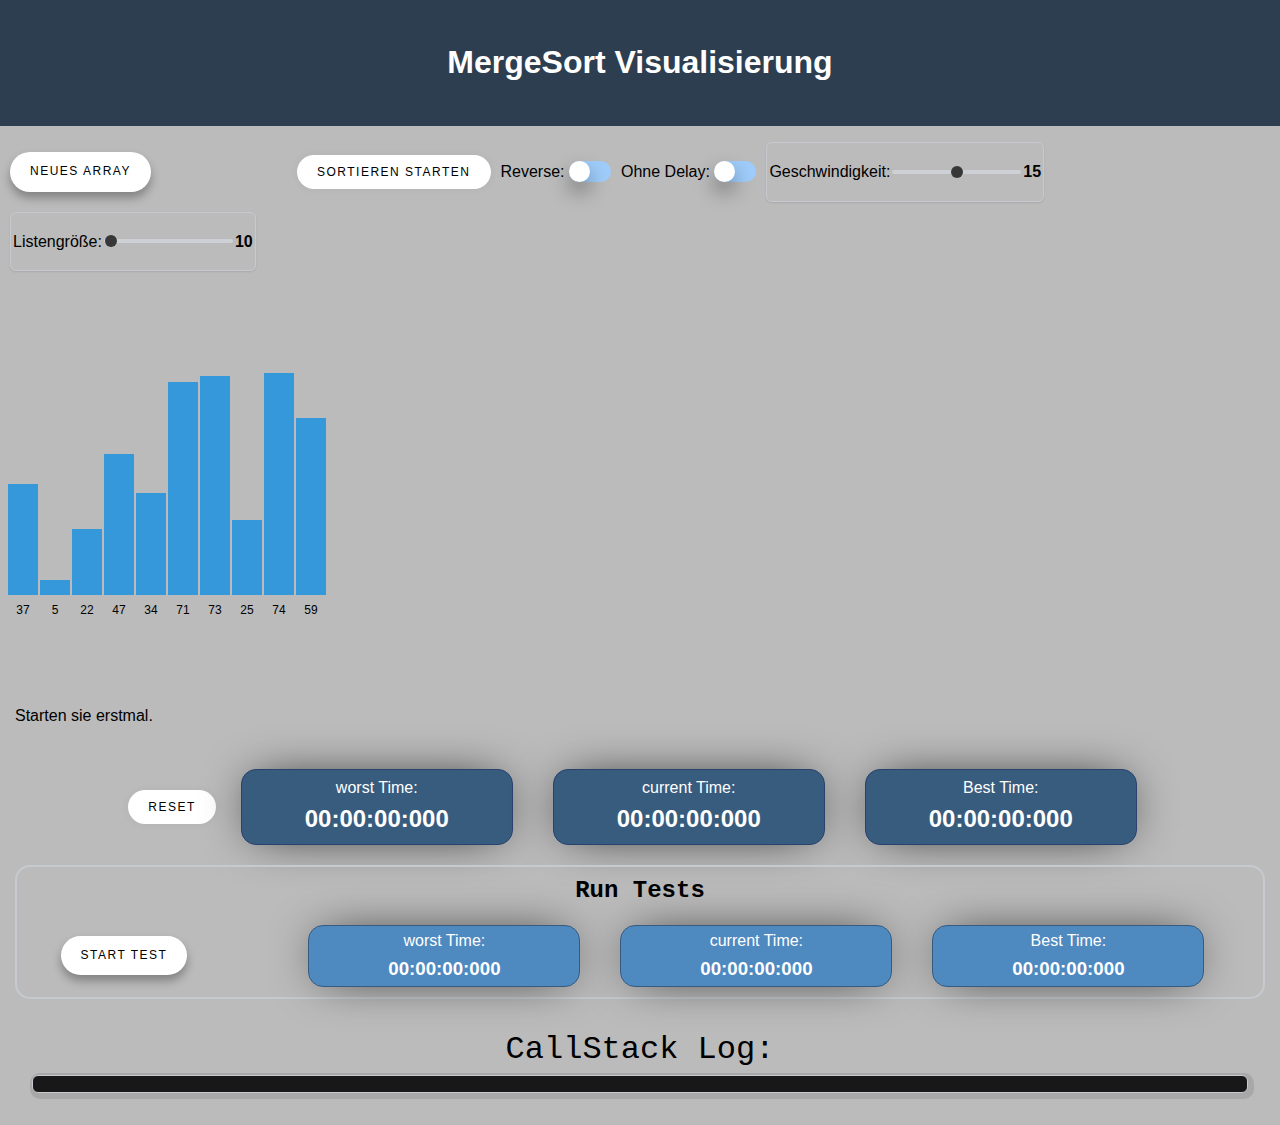
==== index.html @ 80f3a4a6 "update to range 10-1000 added tester" ====
<!DOCTYPE html>
<html lang="de">
<head>
    <meta charset="UTF-8">
    <meta name="viewport" content="width=device-width, initial-scale=1.0">
    <title>MergeSort Visualisierung</title>
    <link rel="stylesheet" href="mergesort.css">
    <script src="script.js"></script>
</head>
<body>
    <header class="header">
        <h1>MergeSort Visualisierung</h1>
    </header>

    <div class="container">
        <div class="controls">

            <div class="wrapper">
                <input type="checkbox" id="toogle" class="hidden-trigger">
                <label for="toogle" class="circle"> Neues Array </label>
                
                <div class="subs">
                  <button id="generate-btn" class="sub-circle">
                    <input value="1" name="sub-circle" type="radio" id="sub1" class="hidden-sub-trigger">
                    <label for="sub1">zufällig Generiert</label>
                  </button>
                  <button id="sorted-array" class="sub-circle">
                    <input value="1" name="sub-circle" type="radio" id="sub2" class="hidden-sub-trigger">
                    <label for="sub2"> sortiert < </label>
                  </button>
                  <button id="sorted-array-reversed" class="sub-circle">
                    <input value="1" name="sub-circle" type="radio" id="sub3" class="hidden-sub-trigger">
                    <label for="sub3">sortiert > </label>
                  </button>
                  <button id="duplicated-array" class="sub-circle">
                    <input value="1" name="sub-circle" type="radio" id="sub4" class="hidden-sub-trigger">
                    <label for="sub4">duplikaten</label>
                  </button>
                 </div>
              </div>

            <button class="buttons" id="sort-btn">Sortieren starten</button>

            <div>
                <label for="checkbox">Reverse:</label>
                <label class="switch">
                    <input type="checkbox" id="reverseCheckbox" value="0">
                    <span class="slider"></span>
                  </label>                
            </div>

            <div>
                <label for="checkbox">Ohne Delay:</label>
                <label class="switch">
                    <input type="checkbox" id="noDelayCheckbox" value="0">
                    <span class="slider"></span>
                  </label>                
            </div>

            <div>
              <div class="PB-range-slider-div">
                  <label for="speed">Geschwindigkeit: </label>
                  <input type="range" min="0" max="30" value="15" class="PB-range-slider" id="speed">
                  <p class="PB-range-slidervalue" id="speedValue">15</p>
                </div>
            </div>

            <div>
              <div class="PB-range-slider-div">
                <label for="Value">Listengröße: </label>
                <input type="range" min="5" max="1000" value="10" class="PB-range-slider" id="listSpeed">
                <p class="PB-range-slidervalue" id="listValue">30</p>
              </div>
            </div>
        </div>
        
        <div class="visualization" id="visualization"></div>

        <div class="explanation" id="explanation">
            Starten sie erstmal.
        </div>

        <div class="TimerContainer">
          <button class="buttons" id="resetTime-btn">Reset</button>
          <div class="button-group" id="worstTime">
            <label for="worstTime">worst Time:</label>
            <h2 class="buttonTimeText" id="worstTimeText">00:00:00:000</h2>
          </div>

          <div class="button-group" id="currentTime">
            <label for="currentTime">current Time:</label>
            <h2 class="buttonTimeText" id="currentTimeText">00:00:00:000</h2>
          </div>

          <div class="button-group" id="bestTime">
            <label for="bestTime">Best Time:</label>
            <h2 class="buttonTimeText" id="bestTimeText">00:00:00:000</h2>
          </div>

          <div class="TestContainer">
            <label class="RunTestsHeader">Run Tests</label>

            <div class="testWrapper">
              <input type="checkbox" id="testToogle" class="testHidden-trigger">
              <label for="testToogle" class="testCircle">start TEst</label>
              
              <div class="testSubs">
                <button id="test10" class="testSub-circle">
                  <input value="1" name="testSub-circle" type="radio" id="testSub1" class="testHidden-sub-trigger">
                  <label for="sub1">Test 10</label>
                </button>
                <button id="test100" class="testSub-circle">
                  <input value="1" name="sub-circle" type="radio" id="testSub2" class="testHidden-sub-trigger">
                  <label for="sub2">Test 100</label>
                </button>
                <button id="test1000" class="testSub-circle">
                  <input value="1" name="sub-circle" type="radio" id="testSub3" class="testHidden-sub-trigger">
                  <label for="sub3">Test 1000</label>
                </button>
               </div>
            </div>

            <div class="testButton-group" id="worstTime">
              <label for="worstTime">worst Time:</label>
              <h3 class="buttonTimeText" id="testWorstTimeText">00:00:00:000</h3>
            </div>
  
            <div class="testButton-group" id="currentTime">
              <label for="currentTime">current Time:</label>
              <h3 class="buttonTimeText" id="testCurrentTimeText">00:00:00:000</h3>
            </div>
  
            <div class="testButton-group" id="bestTime">
              <label for="bestTime">Best Time:</label>
              <h3 class="buttonTimeText" id="testBestTimeText">00:00:00:000</h3>
            </div>
          </div>
        </div>

        <div class="CallStack-Container">
          <label class="CallstackHeader"> CallStack Log:</label>
          <div class="CallStackLog" id="CallStackLog"></div>
        </div>
    </div>
</body>
</html>
---- mergesort.css ----
body {
  font-family: 'Segoe UI', Tahoma, Geneva, Verdana, sans-serif;
  line-height: 1.6;
  margin: 0;
  padding: 0;
  background: rgb(187, 187, 187);
}

.header{
background: #2c3e50;
color: white;
padding: 1rem 0;
text-align: center;
margin-bottom: 1rem;
width:100%;
}

.timer{
  display: flex;
  align-items: center;
  justify-content: center;
}

.container {
  display: flex;
  flex-direction: column;
  gap: 20px;
}

.controls {
  display: flex;
  gap: 10px;
  flex-wrap: wrap;
  align-items: center;
  margin-right: 10px;
  margin-left: 10px;
  max-height: 60px;
}

.buttons {
  padding: 10px 20px;
  border-radius: 50px;
  cursor: pointer;
  border: 0;
  background-color: white;
  box-shadow: rgb(0 0 0 / 5%) 0 0 8px;
  letter-spacing: 1.5px;
  text-transform: uppercase;
  font-size: 12px;
  transition: all 0.5s ease;
}

.buttons:hover {
  letter-spacing: 3px;
  background-color: #4CAF50;
  color: hsl(0, 0%, 100%);
  box-shadow: #4CAF50 0px 7px 29px 0px;
}

.buttons:active {
  letter-spacing: 3px;
  background-color: #4CAF50;
  color: hsl(0, 0%, 100%);
  box-shadow: #4CAF50;
  transform: translateY(10px);
  transition: 100ms;
}

.buttons:disabled {
  background-color: #cccccc;
  pointer-events: none;
}

.visualization {
  display: flex;
  height: 300px;
  align-items: flex-end;
  gap: 2px;
  padding: 25px 8px;
  border-radius: 4px;
  margin: 3rem 0;
}

.bar {
  background-color: #3498db;
  width: 30px;
  transition: height 0.3s, background-color 0.3s;
  position: relative;
}

.bar.highlight {
  background-color: #e74c3c;
}

.bar.sorted {
  background-color: #2ecc71;
}

.bar-label {
  position: absolute;
  bottom: -25px;
  width: 100%;
  text-align: center;
  font-size: 12px;
}

.explanation {
  padding: 15px;
  border-radius: 4px;
}

/* From Uiverse.io by gharsh11032000 */ 
/* The switch - the box around the slider */
.switch {
  font-size: 14px;
  position: relative;
  display: inline-block;
  width: 3em;
  height: 1.5em;
  align-items: center;
}

/* Hide default HTML checkbox */
.switch input {
  opacity: 0;
  width: 0;
  height: 0;
}

/* The slider */
.slider {
  position: absolute;
  cursor: pointer;
  inset: 0;
  background: #9fccfa;
  border-radius: 50px;
  transition: all 0.4s cubic-bezier(0.175, 0.885, 0.32, 1.275);
}

.slider:before {
  position: absolute;
  content: "";
  display: flex;
  align-items: center;
  justify-content: center;
  height: 1.5em;
  width: 1.5em;
  inset: 0;
  background-color: white;
  border-radius: 50px;
  box-shadow: 0 10px 20px rgba(0,0,0,0.4);
  transition: all 0.4s cubic-bezier(0.175, 0.885, 0.32, 1.275);
}

.switch input:checked + .slider {
  background: #0974f1;
}

.switch input:focus + .slider {
  box-shadow: 0 0 1px #0974f1;
}

.switch input:checked + .slider:before {
  transform: translateX(1.6em);
}

/*Neues Array Button*/
.wrapper {
  height: 0%;
  display: flex;
  margin-right: 6rem;
}

.circle {
  align-items: center;
  display: flex;
  position: relative;
  padding: 10px 20px;
  z-index: 98;
  margin: 0 auto;
  -webkit-box-shadow: 0 6px 10px 0 rgba(0, 0, 0, 0.3);
  box-shadow: 0 6px 10px 0 rgba(0, 0, 0, 0.3);
  border-radius: 50px;
  text-align: center;
  background-color: white;
  letter-spacing: 1.5px;
  text-transform: uppercase;
  font-size: 12px;
  transition: all 0.5s ease;
}

.circle:active {
  transform: scale(0.9);
  background-color: #4CAF50;
  color: rgb(0, 0, 0);
  box-shadow: 0 2px 15px 0 rgba(0, 0, 0, 0.3);
}

.circle:hover {
  cursor: pointer;
  background-color: #4CAF50;
  color: rgb(255, 255, 255);
  box-shadow: 0 8px 15px 0 #4CAF50;
  letter-spacing: 3px;
}

.circle .svg {
  position: absolute;
  top: 50%;
  left: 50%;
  margin-left: -15px;
  margin-top: -15px;
  width: 30px;
  height: 30px;
  transition: 0.5s;
  transform: rotate(180deg);
}

.sub-circle {
  background-color: rgb(255, 255, 255);
  z-index: 0;
  position: absolute;
  height: 35px;
  width: 125px;
  overflow: hidden;
  border-radius: 50px;
  transform: scale(0.5);
  opacity: 0;
  padding: 5px 15px;
  align-items: center;
  margin: 0;
  text-align: center;
  box-shadow: 0 6px 10px 0 rgba(0, 0, 0, 0.1);
  border: none;
  letter-spacing: 1.5px;
  text-transform: uppercase;
  transition: all 0.5s ease;
}

.sub-circle label{
  display: flex;
  align-items: center;  
  justify-content: center;
}

.sub-circle:hover{
  cursor: pointer;
  background-color: #4CAF50;
  color: rgb(255, 255, 255);
  box-shadow: 0 8px 15px 0 #4CAF50;
  letter-spacing: 3px;
  width: 150px;
}

.sub-circle label {
  display: block;
  color: rgb(0, 0, 0);
  height: 100%;
  line-height: 40px;
  transition: .5s;
}

.sub-circle label:hover {
  cursor: pointer;
  background-color: #4CAF50;
  color: rgb(255, 255, 255);
}

.subs {
  left: -50px;
  display: flex;
  width: 40px;
  height: 40px;
  text-align: center;
  z-index: 0;
  margin: 0 0;
  position: relative;
}

.hidden-sub-trigger {
  display: none;
}

.hidden-sub-trigger:checked ~ label {
  background-color: var(--white);
}

.hidden-trigger {
  display: none;
}

.hidden-trigger:checked ~ .circle {
  transform: scale(0.9);
  cursor: pointer;
  background-color: var(--white);
  box-shadow: 0 8px 15px 0 rgba(0, 0, 0, 0.1);
}

.hidden-trigger:checked ~ .subs button:nth-of-type(1) {
  transform: translate(0px, -100px) scale(1);
  opacity: 1;
  transition: 0.1s;
}

.hidden-trigger:checked ~ .subs button:nth-of-type(2) {
  transform: translate(75px, -40px) scale(1);
  opacity: 1;
  transition: 0.2s;
}

.hidden-trigger:checked ~ .subs button:nth-of-type(3) {
  transform: translate(75px, 40px) scale(1);
  opacity: 1;
  transition: 0.3s;
}

.hidden-trigger:checked ~ .subs button:nth-of-type(4) {
  transform: translate(0px, 100px) scale(1);
  opacity: 1;
  transition: 0.4s;
}

/* range slider */
.PB-range-slider {
  -webkit-appearance: none;
  width: 100%;
  height: 4px;
  border-radius: 8px;
  background: #D5DBE1;
  outline: none;
  opacity: 0.7;
  -webkit-transition: .2s;
  transition: opacity .2s;
}

.PB-range-slider:disabled{
  background: rgba(168, 0, 0, 0.3);
}

.PB-range-slider::-webkit-slider-thumb {
  -webkit-appearance: none;
  appearance: none;
  width: 12px;
  height: 12px;
  border-radius: 50%;
  background-color: #000000;
  cursor: pointer;
  transition: 0.3s ease-in-out;
}

.PB-range-slider::-webkit-slider-thumb:disabled 
{
  background-color: #777777;
}

.PB-range-slider::-webkit-slider-thumb:hover {
  box-shadow: 0px 0px 0px 8px rgba(0, 0, 0, 0.16);
  transition: 0.3s ease-in-out;
}

.PB-range-slider::-moz-range-thumb {
  width: 15px;
  height: 15px;
  border-radius: 50%;
  background-color: #000000;
  cursor: pointer;
}

.PB-range-slider-div {
  display: flex;
  align-items: center;
  justify-content: center;
  padding: 0 2px;
  border-radius: 6px;
  border: 1px solid #C6CACE;
  box-shadow: 0px 1px 2px 0px #1F1E241F;
}

.PB-range-slidervalue {
  font-weight: 600;
}

.timerText{
  padding: 0 15px; 
  margin: 0 15px;
}

.CallstackHeader{
  display: flex;
  justify-content: center;
  align-items: center;
  font-size: 2rem;
  font-family: Consolas,monaco,monospace;
}

.CallStackLog{
  display: block;
  justify-content: center;
  align-items: center;
  margin: 0 2rem;
  margin-bottom: 2rem;
  border: 1px solid #C6CACE;
  border-radius: 6px;
  padding: 0.5rem 3rem;
  background-color: #181818;
  box-shadow: 2px 2px 0px 4px rgba(0, 0, 0, 0.1);
  overflow-wrap: break-word;
}

.textLog{
  color: #95b6ff;
  font-family: Consolas,monaco,monospace;
}


.button-group:hover{
  box-shadow: 0px 0px 100px -15px #000000;
  background-color: #203549;
}

.button-group label{
  display: flex;
}

.button-group{
  display: flex;
  padding: 5px 15px;
  cursor: pointer;
  border: 1px solid #2b426d;
  background-color: #385c7e;
  color: white;
  border-radius: 15px;
  transition: all ease 0.2s;
  width: 15rem;
  justify-content: center;
  margin: 5px 15px;
  box-shadow: 0px 0px 50px -15px #000000;
  overflow-wrap: break-word;
  flex-direction: column;
  align-items: center; 
}

.buttonTimeText{
  display: flex;
  margin: 0 0;
  justify-content: center;
}

.TimerContainer{
  display: flex;
  gap: 10px;
  flex-wrap: wrap;
  align-items: center;
  justify-content: center;
}

.TestContainer{
  display: flex;
  gap: 10px;
  flex-wrap: wrap;
  align-items: center;
  justify-content: center;
  padding: 5px 10px;
  border: 2px solid #C6CACE;
  border-radius: 15px;
  margin: 5px 15px;
}

.testButton-group:hover{
  box-shadow: 0px 0px 100px -15px #000000;
  background-color: #385c7e;
}

.testButton-group label{
  display: flex;
}

.testButton-group{
  display: flex;
  padding: 2px 15px;
  cursor: pointer;
  border: 1px solid #385c7e;
  background-color: rgb(78, 137, 192);
  color: white;
  border-radius: 15px;
  transition: all ease 0.2s;
  width: 15rem;
  justify-content: center;
  margin: 5px 15px;
  box-shadow: 0px 0px 50px -15px #000000;
  overflow-wrap: break-word;
  flex-direction: column;
  align-items: center; 
}

.RunTestsHeader{
  display: flex;
  justify-content: center;
  width: 100%;
  font-size: 1.5rem;
  font-weight: bolder;
  font-family: Consolas,monaco,monospace;
  transition: all 0.3s ease;
}

.RunTestsHeader:hover{
  letter-spacing: 2px;
}


/*Test Starten Button*/
.testWrapper {
  height: 0%;
  display: flex;
  margin-right: 6rem;
}

.testCircle {
  position: relative; /* Needed for absolute positioning of children */
  justify-content: center; /* Horizontally centers children */
  align-items: center; /* Vertically centers children */
  display: flex;
  position: relative;
  padding: 10px 20px;
  z-index: 98;
  margin: 0 auto;
  -webkit-box-shadow: 0 6px 10px 0 rgba(0, 0, 0, 0.3);
  box-shadow: 0 6px 10px 0 rgba(0, 0, 0, 0.3);
  border-radius: 50px;
  text-align: center;
  background-color: white;
  letter-spacing: 1.5px;
  text-transform: uppercase;
  font-size: 12px;
  transition: all 0.5s ease;
}

.testCircle:active {
  transform: scale(0.9);
  background-color: #4CAF50;
  color: rgb(0, 0, 0);
  box-shadow: 0 2px 15px 0 rgba(0, 0, 0, 0.3);
}

.testCircle:hover {
  cursor: pointer;
  background-color: #4CAF50;
  color: rgb(255, 255, 255);
  box-shadow: 0 8px 15px 0 #4CAF50;
  letter-spacing: 3px;
}

.testSub-circle {
  background-color: rgb(255, 255, 255);
  z-index: 0;
  position: absolute;
  height: 35px;
  width: 125px;
  overflow: hidden;
  border-radius: 50px;
  transform: scale(0.5);
  opacity: 0;
  padding: 5px 15px;
  align-items: center;
  margin: 0;
  text-align: center;
  box-shadow: 0 6px 10px 0 rgba(0, 0, 0, 0.1);
  border: none;
  letter-spacing: 1.5px;
  text-transform: uppercase;
  transition: all 0.5s ease;
}

.testSub-circle label{
  display: flex;
  align-items: center;  
  justify-content: center;
}

.testSub-circle:hover{
  cursor: pointer;
  background-color: #4CAF50;
  color: rgb(255, 255, 255);
  box-shadow: 0 8px 15px 0 #4CAF50;
  letter-spacing: 3px;
  width: 150px;
}

.testSub-circle label {
  display: block;
  color: rgb(0, 0, 0);
  height: 100%;
  line-height: 40px;
  transition: .5s;
}

.testSub-circle label:hover {
  cursor: pointer;
  background-color: #4CAF50;
  color: rgb(255, 255, 255);
}

.testSubs {
  display: flex;
  position: absolute;
  width: 40px;
  height: 40px;
  z-index: 0;
  margin: 0;
  align-items: center;
}

.testHidden-sub-trigger {
  display: none;
}

.testHidden-sub-trigger:checked ~ label {
  background-color: var(--white);
}

.testHidden-trigger {
  display: none;
}

.testHidden-trigger:checked ~ .testCircle {
  transform: scale(0.9);
  cursor: pointer;
  background-color: var(--white);
  box-shadow: 0 8px 15px 0 rgba(0, 0, 0, 0.1);
}

.testHidden-trigger:checked ~ .testSubs button:nth-of-type(1) {
  transform: translate(0px, 50px) scale(1);
  opacity: 1;
  transition: 0.1s;
}

.testHidden-trigger:checked ~ .testSubs button:nth-of-type(2) {
  transform: translate(0px, 100px) scale(1);
  opacity: 1;
  transition: 0.2s;
}

.testHidden-trigger:checked ~ .testSubs button:nth-of-type(3) {
  transform: translate(0px, 150px) scale(1);
  opacity: 1;
  transition: 0.3s;
}
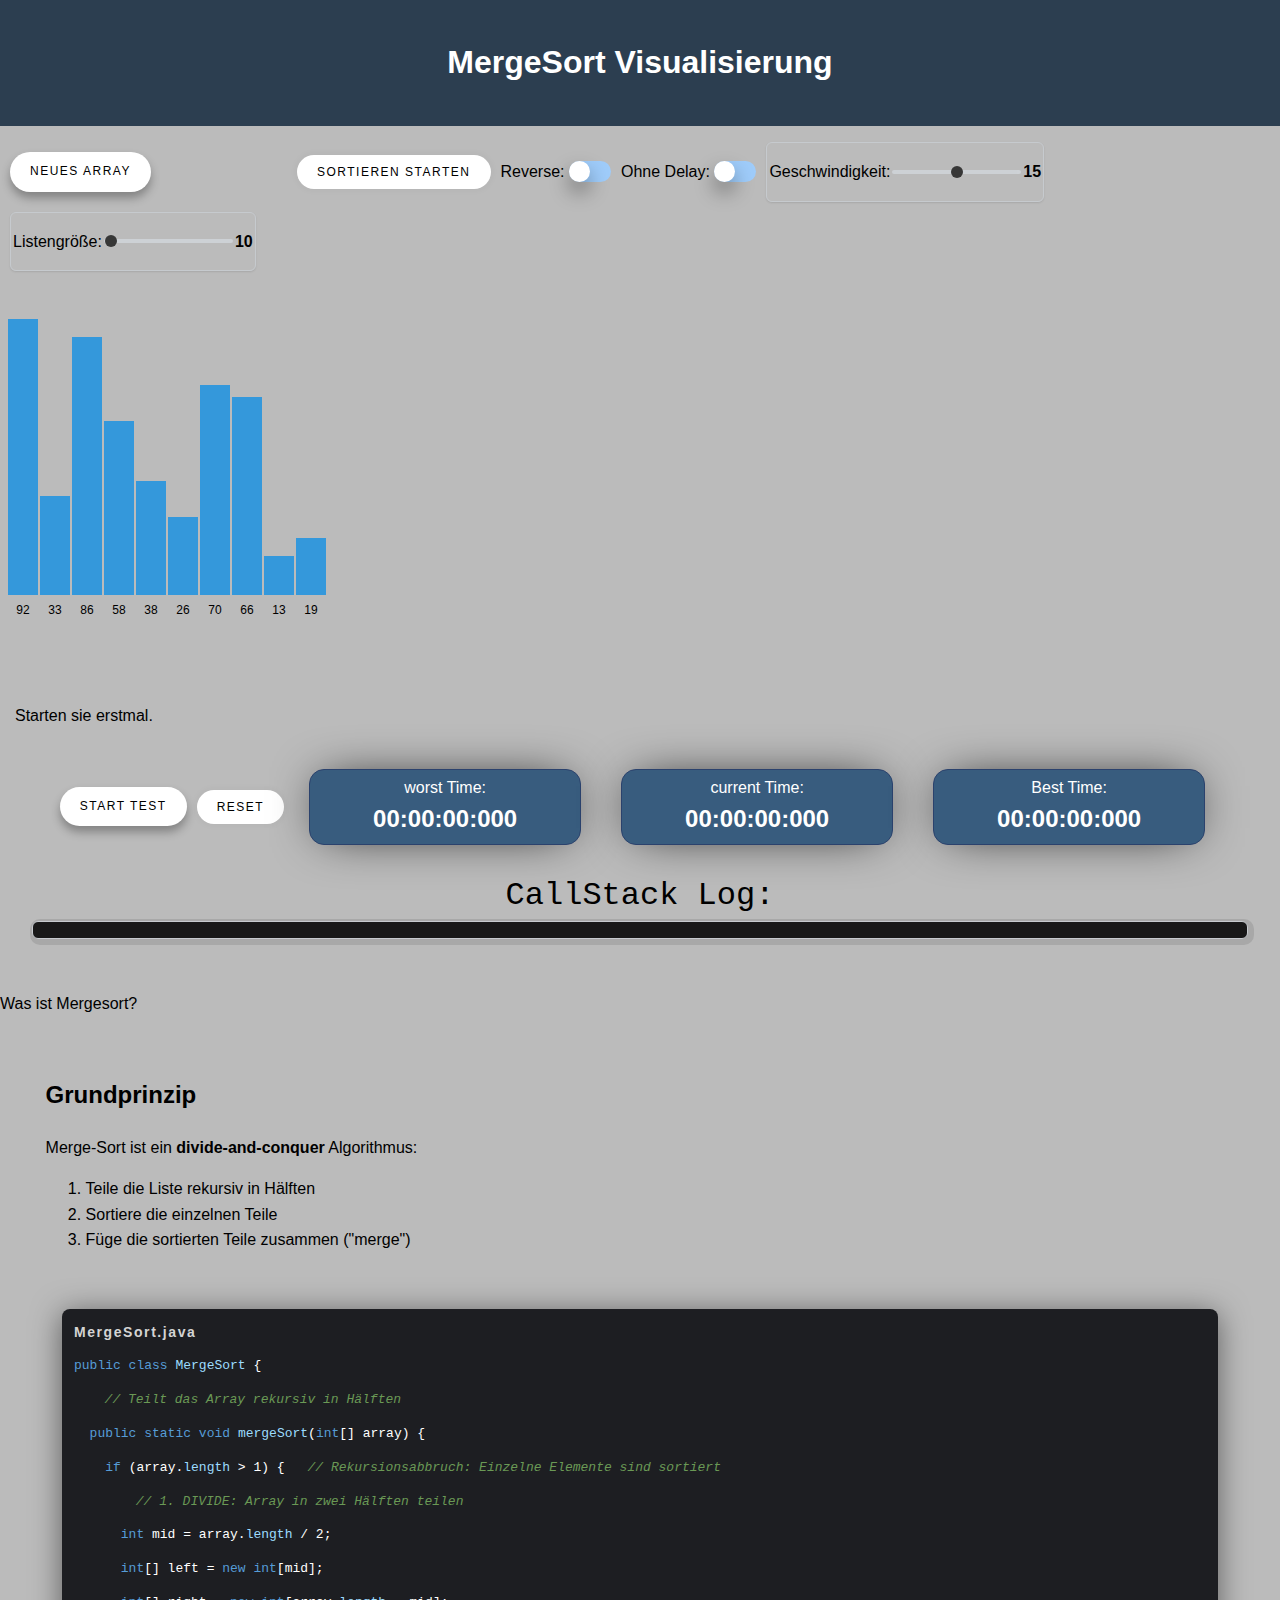
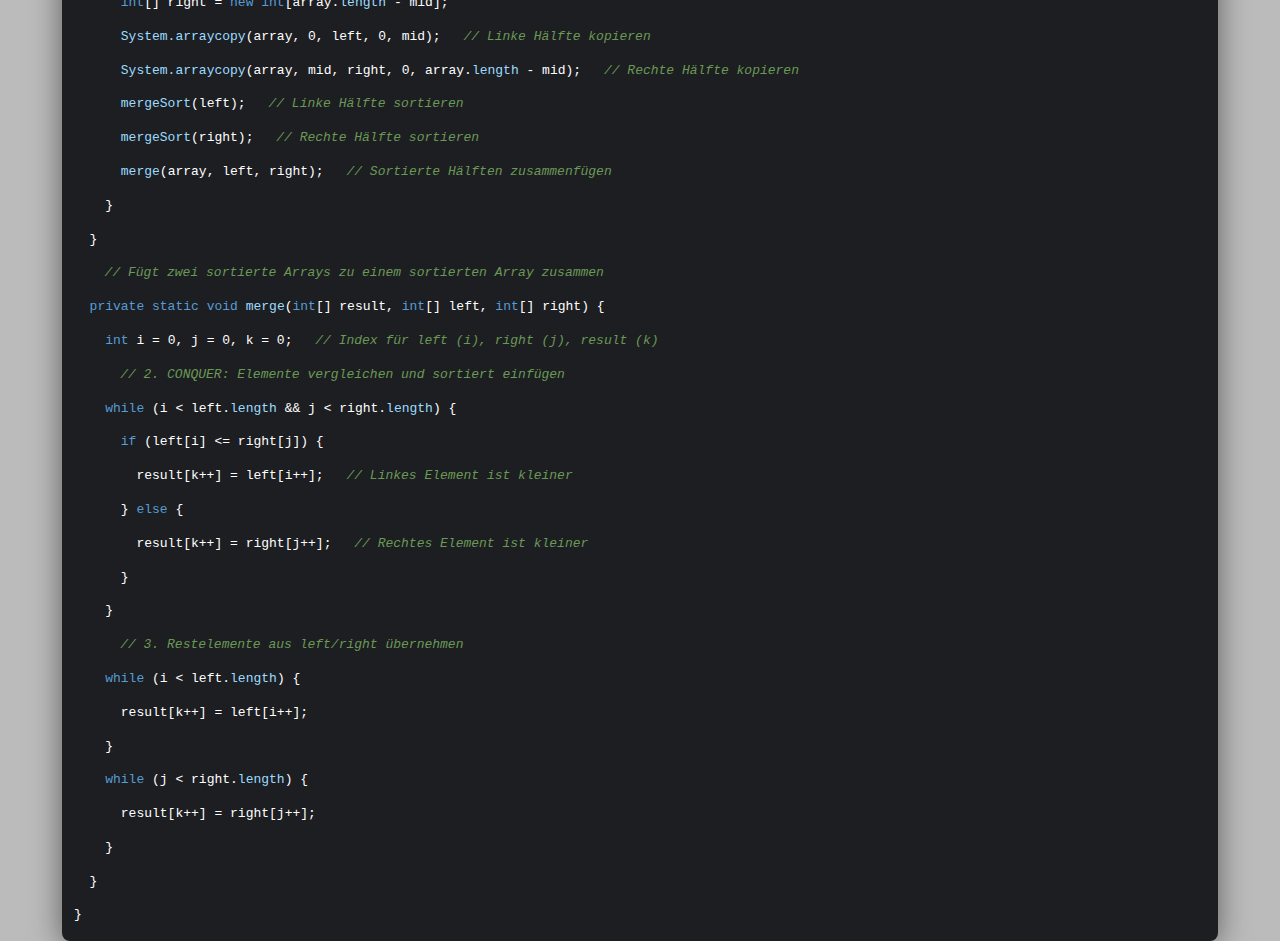
==== commit 9fbb1d1b: "update" ====
--- a/index.html
+++ b/index.html
@@ -81,6 +81,25 @@
         </div>
 
         <div class="TimerContainer">
+          <div class="testWrapper">
+            <input type="checkbox" id="testToogle" class="testHidden-trigger">
+            <label for="testToogle" class="testCircle">start TEst</label>
+            
+            <div class="testSubs">
+              <button id="test10" class="testSub-circle">
+                <input value="1" name="testSub-circle" type="radio" id="testSub1" class="testHidden-sub-trigger">
+                <label for="sub1">Test 10</label>
+              </button>
+              <button id="test100" class="testSub-circle">
+                <input value="1" name="sub-circle" type="radio" id="testSub2" class="testHidden-sub-trigger">
+                <label for="sub2">Test 100</label>
+              </button>
+              <button id="test1000" class="testSub-circle">
+                <input value="1" name="sub-circle" type="radio" id="testSub3" class="testHidden-sub-trigger">
+                <label for="sub3">Test 1000</label>
+              </button>
+             </div>
+          </div>
           <button class="buttons" id="resetTime-btn">Reset</button>
           <div class="button-group" id="worstTime">
             <label for="worstTime">worst Time:</label>
@@ -96,51 +115,79 @@
             <label for="bestTime">Best Time:</label>
             <h2 class="buttonTimeText" id="bestTimeText">00:00:00:000</h2>
           </div>
-
-          <div class="TestContainer">
-            <label class="RunTestsHeader">Run Tests</label>
-
-            <div class="testWrapper">
-              <input type="checkbox" id="testToogle" class="testHidden-trigger">
-              <label for="testToogle" class="testCircle">start TEst</label>
-              
-              <div class="testSubs">
-                <button id="test10" class="testSub-circle">
-                  <input value="1" name="testSub-circle" type="radio" id="testSub1" class="testHidden-sub-trigger">
-                  <label for="sub1">Test 10</label>
-                </button>
-                <button id="test100" class="testSub-circle">
-                  <input value="1" name="sub-circle" type="radio" id="testSub2" class="testHidden-sub-trigger">
-                  <label for="sub2">Test 100</label>
-                </button>
-                <button id="test1000" class="testSub-circle">
-                  <input value="1" name="sub-circle" type="radio" id="testSub3" class="testHidden-sub-trigger">
-                  <label for="sub3">Test 1000</label>
-                </button>
-               </div>
-            </div>
-
-            <div class="testButton-group" id="worstTime">
-              <label for="worstTime">worst Time:</label>
-              <h3 class="buttonTimeText" id="testWorstTimeText">00:00:00:000</h3>
-            </div>
-  
-            <div class="testButton-group" id="currentTime">
-              <label for="currentTime">current Time:</label>
-              <h3 class="buttonTimeText" id="testCurrentTimeText">00:00:00:000</h3>
-            </div>
-  
-            <div class="testButton-group" id="bestTime">
-              <label for="bestTime">Best Time:</label>
-              <h3 class="buttonTimeText" id="testBestTimeText">00:00:00:000</h3>
-            </div>
-          </div>
         </div>
-
         <div class="CallStack-Container">
           <label class="CallstackHeader"> CallStack Log:</label>
           <div class="CallStackLog" id="CallStackLog"></div>
         </div>
+        
+        <header>Was ist Mergesort?</header>
+
+        <div class="erklaerungsSection">
+          <h2>Grundprinzip</h2>
+          <p>Merge-Sort ist ein <strong>divide-and-conquer</strong> Algorithmus:</p>
+          <ol>
+              <li>Teile die Liste rekursiv in Hälften</li>
+              <li>Sortiere die einzelnen Teile</li>
+              <li>Füge die sortierten Teile zusammen ("merge")</li>
+          </ol>
+      </div>
+
+  <div class="code-editor">
+    <div class="code-header">
+      <span class="code-title">MergeSort.java</span>
     </div>
+    <div class="code-editor-content">
+      <code class="code-code">
+      <p><span class="color-0">public class</span> <span class="color-2">MergeSort</span> {</p>
+      
+        <p>&nbsp;&nbsp;<span class="color-0 comment">// Teilt das Array rekursiv in Hälften</span></p>
+        <p>&nbsp;&nbsp;<span class="color-0">public static</span> <span class="color-0">void</span> <span class="color-2">mergeSort</span>(<span class="color-0">int</span>[] array) {</p>
+        
+        <p>&nbsp;&nbsp;&nbsp;&nbsp;<span class="color-0">if</span> (array.<span class="color-2">length</span> > 1) { <span class="color-0 comment">// Rekursionsabbruch: Einzelne Elemente sind sortiert</span></p>
+        
+        <p>&nbsp;&nbsp;&nbsp;&nbsp;&nbsp;&nbsp;<span class="color-0 comment">// 1. DIVIDE: Array in zwei Hälften teilen</span></p>
+        <p>&nbsp;&nbsp;&nbsp;&nbsp;&nbsp;&nbsp;<span class="color-0">int</span> mid = array.<span class="color-2">length</span> / 2;</p>
+        <p>&nbsp;&nbsp;&nbsp;&nbsp;&nbsp;&nbsp;<span class="color-0">int</span>[] left = <span class="color-0">new</span> <span class="color-0">int</span>[mid];</p>
+        <p>&nbsp;&nbsp;&nbsp;&nbsp;&nbsp;&nbsp;<span class="color-0">int</span>[] right = <span class="color-0">new</span> <span class="color-0">int</span>[array.<span class="color-2">length</span> - mid];</p>
+  
+        <p>&nbsp;&nbsp;&nbsp;&nbsp;&nbsp;&nbsp;<span class="color-2">System.arraycopy</span>(array, 0, left, 0, mid); <span class="color-0 comment">// Linke Hälfte kopieren</span></p>
+        <p>&nbsp;&nbsp;&nbsp;&nbsp;&nbsp;&nbsp;<span class="color-2">System.arraycopy</span>(array, mid, right, 0, array.<span class="color-2">length</span> - mid); <span class="color-0 comment">// Rechte Hälfte kopieren</span></p>
+  
+        <p>&nbsp;&nbsp;&nbsp;&nbsp;&nbsp;&nbsp;<span class="color-2">mergeSort</span>(left); <span class="color-0 comment">// Linke Hälfte sortieren</span></p>
+        <p>&nbsp;&nbsp;&nbsp;&nbsp;&nbsp;&nbsp;<span class="color-2">mergeSort</span>(right); <span class="color-0 comment">// Rechte Hälfte sortieren</span></p>
+        
+        <p>&nbsp;&nbsp;&nbsp;&nbsp;&nbsp;&nbsp;<span class="color-2">merge</span>(array, left, right); <span class="color-0 comment">// Sortierte Hälften zusammenfügen</span></p>
+        <p>&nbsp;&nbsp;&nbsp;&nbsp;}</p>
+        <p>&nbsp;&nbsp;}</p>
+  
+        <p>&nbsp;&nbsp;<span class="color-0 comment">// Fügt zwei sortierte Arrays zu einem sortierten Array zusammen</span></p>
+        <p>&nbsp;&nbsp;<span class="color-0">private static</span> <span class="color-0">void</span> <span class="color-2">merge</span>(<span class="color-0">int</span>[] result, <span class="color-0">int</span>[] left, <span class="color-0">int</span>[] right) {</p>
+        
+        <p>&nbsp;&nbsp;&nbsp;&nbsp;<span class="color-0">int</span> i = 0, j = 0, k = 0; <span class="color-0 comment">// Index für left (i), right (j), result (k)</span></p>
+        
+        <p>&nbsp;&nbsp;&nbsp;&nbsp;<span class="color-0 comment">// 2. CONQUER: Elemente vergleichen und sortiert einfügen</span></p>
+        <p>&nbsp;&nbsp;&nbsp;&nbsp;<span class="color-0">while</span> (i < left.<span class="color-2">length</span> && j < right.<span class="color-2">length</span>) {</p>
+        <p>&nbsp;&nbsp;&nbsp;&nbsp;&nbsp;&nbsp;<span class="color-0">if</span> (left[i] <= right[j]) {</p>
+        <p>&nbsp;&nbsp;&nbsp;&nbsp;&nbsp;&nbsp;&nbsp;&nbsp;result[k++] = left[i++]; <span class="color-0 comment">// Linkes Element ist kleiner</span></p>
+        <p>&nbsp;&nbsp;&nbsp;&nbsp;&nbsp;&nbsp;} <span class="color-0">else</span> {</p>
+        <p>&nbsp;&nbsp;&nbsp;&nbsp;&nbsp;&nbsp;&nbsp;&nbsp;result[k++] = right[j++]; <span class="color-0 comment">// Rechtes Element ist kleiner</span></p>
+        <p>&nbsp;&nbsp;&nbsp;&nbsp;&nbsp;&nbsp;}</p>
+        <p>&nbsp;&nbsp;&nbsp;&nbsp;}</p>
+  
+        <p>&nbsp;&nbsp;&nbsp;&nbsp;<span class="color-0 comment">// 3. Restelemente aus left/right übernehmen</span></p>
+        <p>&nbsp;&nbsp;&nbsp;&nbsp;<span class="color-0">while</span> (i < left.<span class="color-2">length</span>) {</p>
+        <p>&nbsp;&nbsp;&nbsp;&nbsp;&nbsp;&nbsp;result[k++] = left[i++];</p>
+        <p>&nbsp;&nbsp;&nbsp;&nbsp;}</p>
+  
+        <p>&nbsp;&nbsp;&nbsp;&nbsp;<span class="color-0">while</span> (j < right.<span class="color-2">length</span>) {</p>
+        <p>&nbsp;&nbsp;&nbsp;&nbsp;&nbsp;&nbsp;result[k++] = right[j++];</p>
+        <p>&nbsp;&nbsp;&nbsp;&nbsp;}</p>
+        <p>&nbsp;&nbsp;}</p>
+        <p>}</p>
+      </code>
+    </div>
+  </div>
+  
 </body>
 </html>--- a/mergesort.css
+++ b/mergesort.css
@@ -454,65 +454,11 @@
   justify-content: center;
 }
 
-.TestContainer{
-  display: flex;
-  gap: 10px;
-  flex-wrap: wrap;
-  align-items: center;
-  justify-content: center;
-  padding: 5px 10px;
-  border: 2px solid #C6CACE;
-  border-radius: 15px;
-  margin: 5px 15px;
-}
-
-.testButton-group:hover{
-  box-shadow: 0px 0px 100px -15px #000000;
-  background-color: #385c7e;
-}
-
-.testButton-group label{
-  display: flex;
-}
-
-.testButton-group{
-  display: flex;
-  padding: 2px 15px;
-  cursor: pointer;
-  border: 1px solid #385c7e;
-  background-color: rgb(78, 137, 192);
-  color: white;
-  border-radius: 15px;
-  transition: all ease 0.2s;
-  width: 15rem;
-  justify-content: center;
-  margin: 5px 15px;
-  box-shadow: 0px 0px 50px -15px #000000;
-  overflow-wrap: break-word;
-  flex-direction: column;
-  align-items: center; 
-}
-
-.RunTestsHeader{
-  display: flex;
-  justify-content: center;
-  width: 100%;
-  font-size: 1.5rem;
-  font-weight: bolder;
-  font-family: Consolas,monaco,monospace;
-  transition: all 0.3s ease;
-}
-
-.RunTestsHeader:hover{
-  letter-spacing: 2px;
-}
-
-
 /*Test Starten Button*/
 .testWrapper {
   height: 0%;
   display: flex;
-  margin-right: 6rem;
+  width: ;
 }
 
 .testCircle {
@@ -555,7 +501,7 @@
   z-index: 0;
   position: absolute;
   height: 35px;
-  width: 125px;
+  width: 120px;
   overflow: hidden;
   border-radius: 50px;
   transform: scale(0.5);
@@ -568,7 +514,7 @@
   border: none;
   letter-spacing: 1.5px;
   text-transform: uppercase;
-  transition: all 0.5s ease;
+  transition: all 1s ease;
 }
 
 .testSub-circle label{
@@ -583,7 +529,7 @@
   color: rgb(255, 255, 255);
   box-shadow: 0 8px 15px 0 #4CAF50;
   letter-spacing: 3px;
-  width: 150px;
+  width: 130px;
 }
 
 .testSub-circle label {
@@ -645,4 +591,67 @@
   transform: translate(0px, 150px) scale(1);
   opacity: 1;
   transition: 0.3s;
+}
+
+.erklaerungsSection{
+  font-family: Arial, sans-serif;
+  max-width: 800px;
+  margin: 0 2%;
+  padding: 20px;
+}
+
+.code-editor {
+  width: 90%;
+  background-color: #1d1e22;
+  box-shadow: 0px 4px 30px rgba(0, 0, 0, 0.5);
+  border-radius: 8px;
+  padding: 2px;
+  cursor: text;
+  margin: 0 auto;
+}
+
+.code-header {
+  display: flex;
+  align-items: center;
+  justify-content: space-between;
+  margin: 10px;
+}
+
+.code-title {
+  font-family: Lato, sans-serif;
+  font-weight: 900;
+  font-size: 14px;
+  letter-spacing: 1.57px;
+  color: rgb(212 212 212);
+}
+
+.code-editor-content {
+  margin: 0 10px 10px;
+  color: white;
+}
+
+.code-property {
+  margin-left: 30px;
+}
+
+.code-editor-content .color-0 {
+  color: rgb(86 156 214);
+}
+
+.code-editor-content .color-1 {
+  color: rgb(182 206 168);
+}
+
+.code-editor-content .color-2 {
+  color: rgb(156 220 254);
+}
+
+.code-editor-content .color-3 {
+  color: rgb(207 146 120);
+}
+
+.code-editor-content .comment {
+  color: #6A9955; /* Grün für Kommentare */
+  font-style: italic;
+  margin-left: 15px;
 }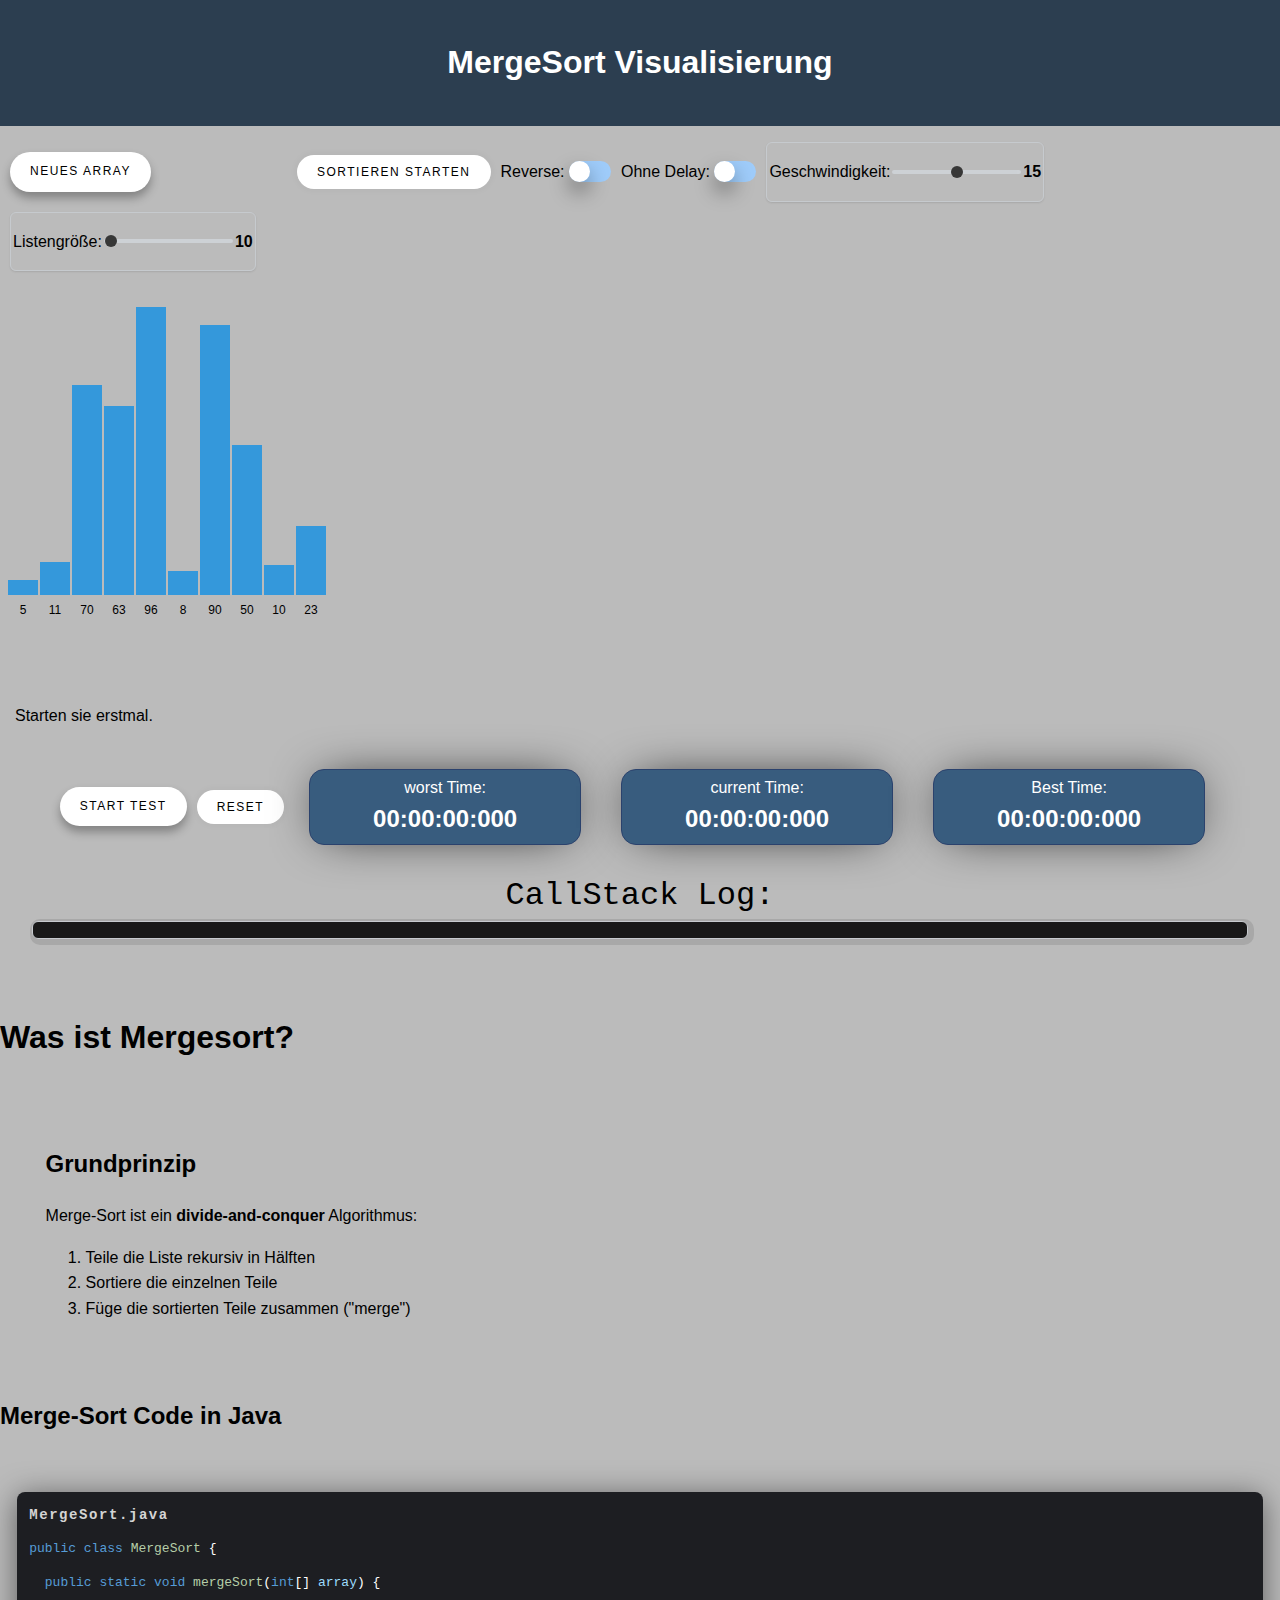
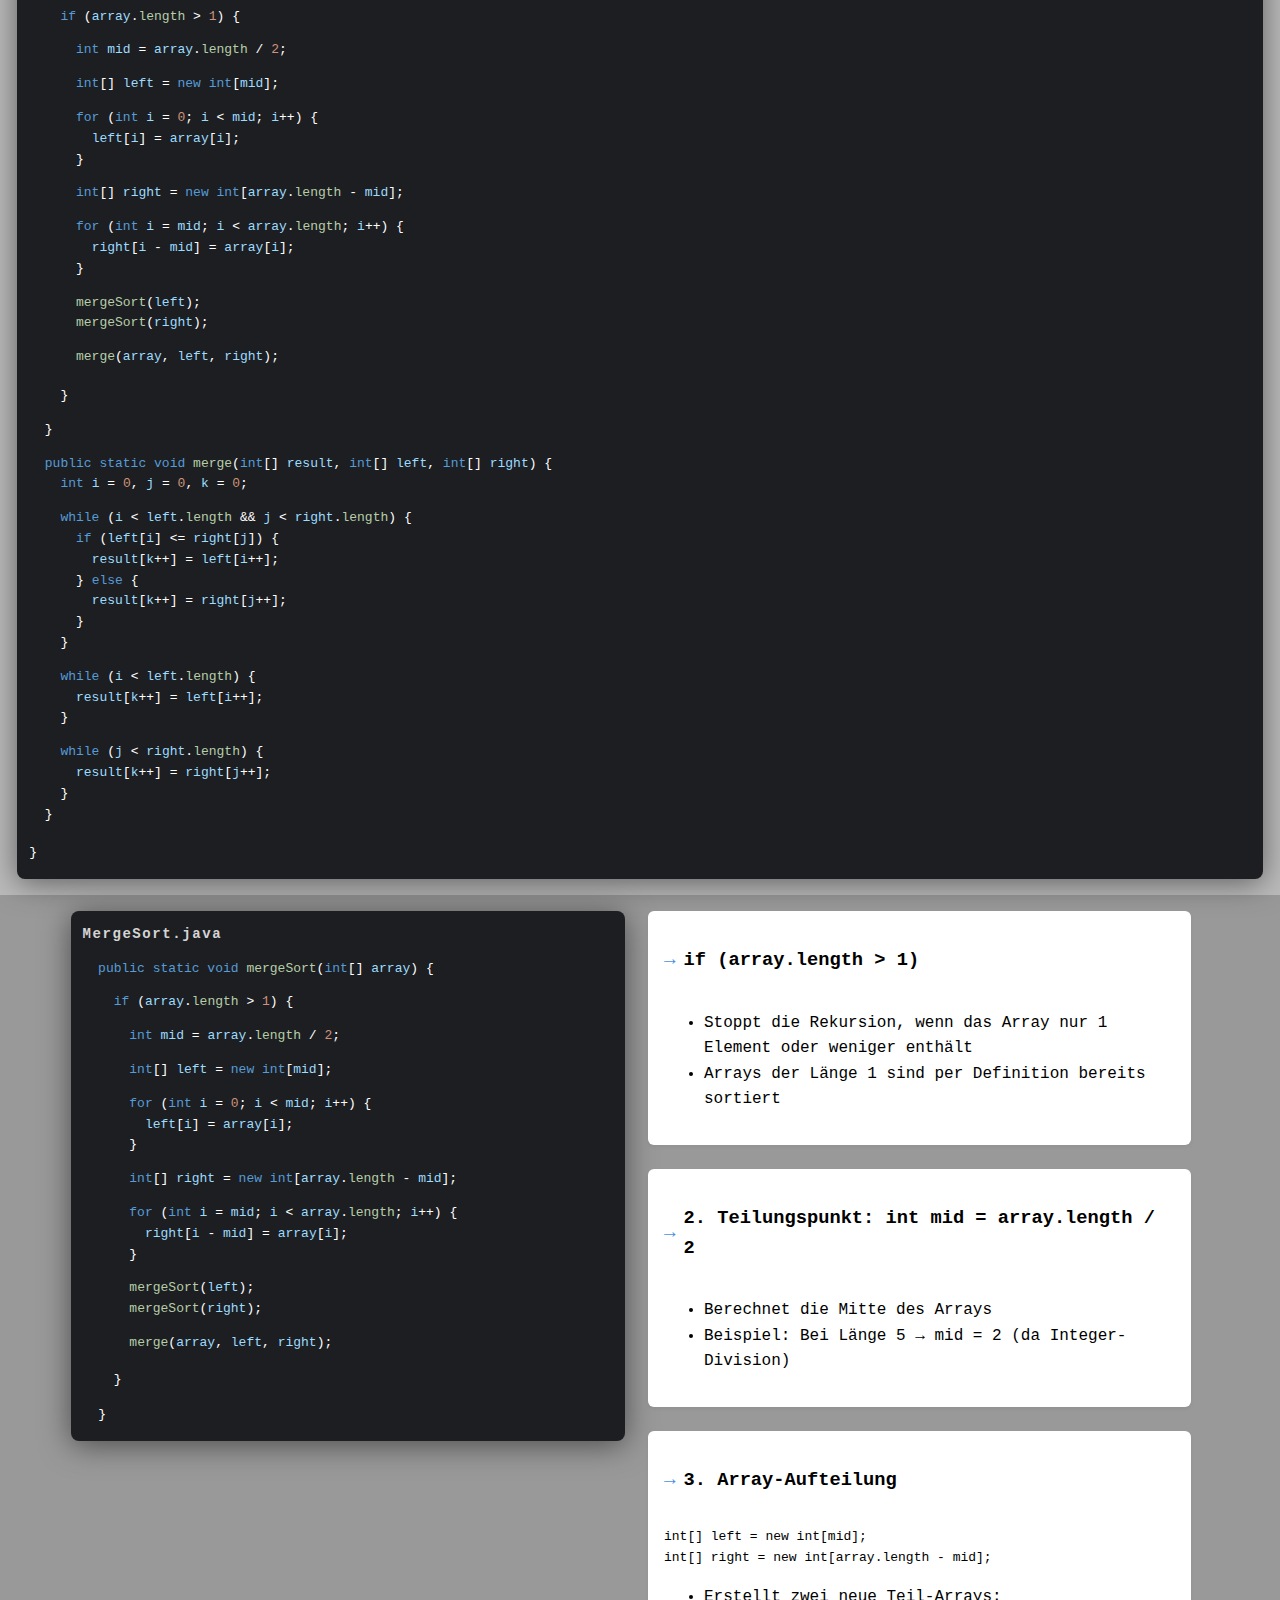
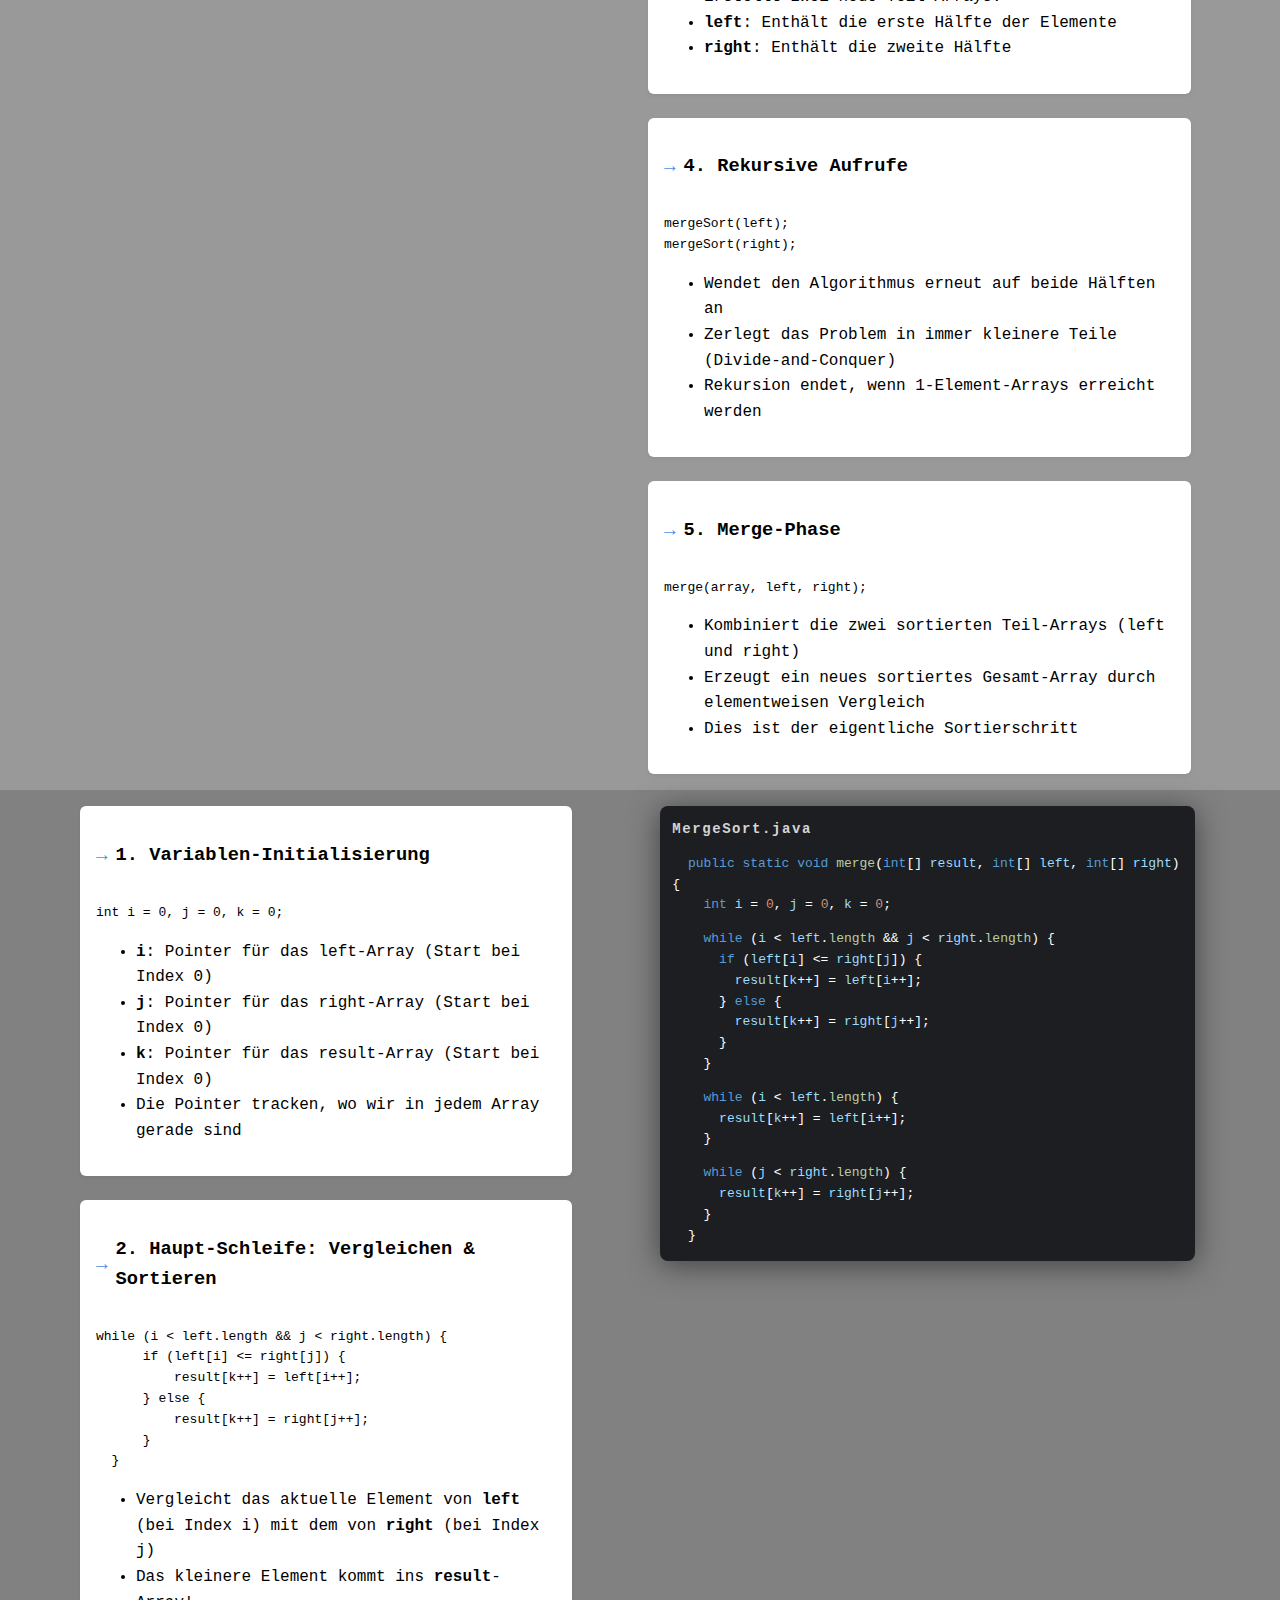
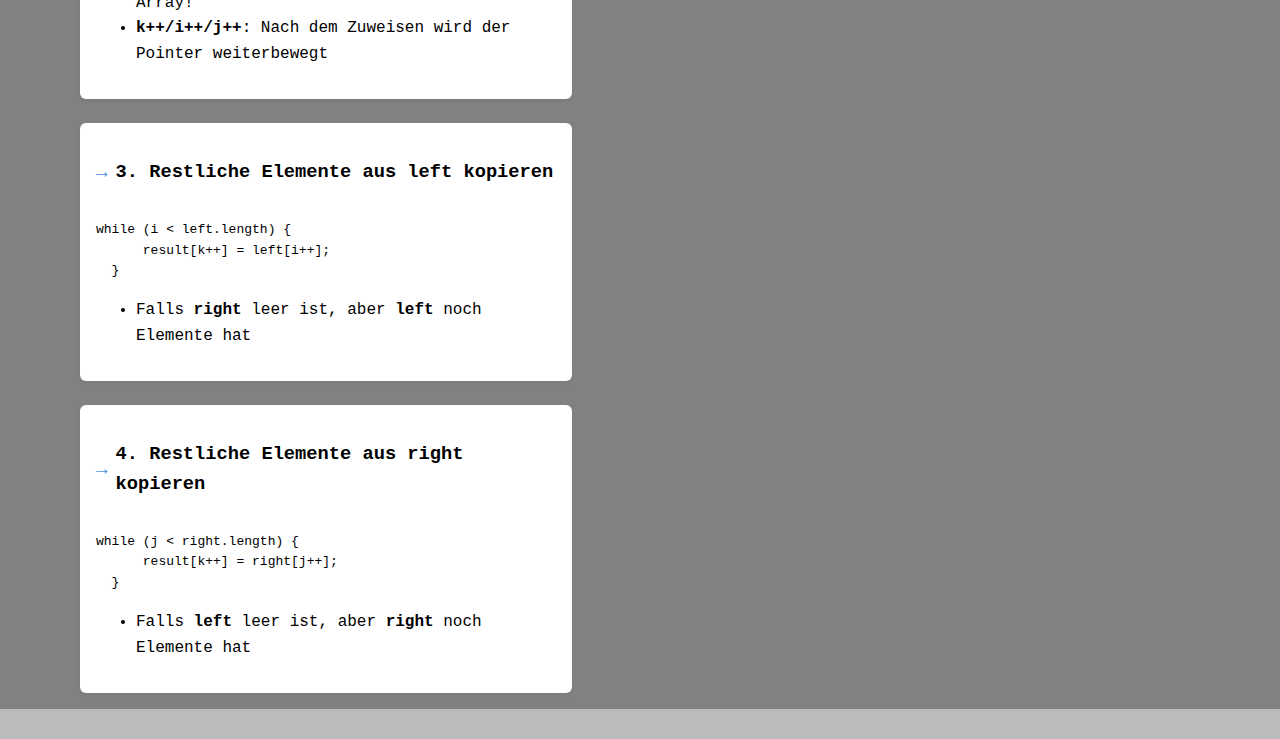
==== commit 0e222d68: "update" ====
--- a/index.html
+++ b/index.html
@@ -121,7 +121,7 @@
           <div class="CallStackLog" id="CallStackLog"></div>
         </div>
         
-        <header>Was ist Mergesort?</header>
+        <header><h1>Was ist Mergesort?</h1></header>
 
         <div class="erklaerungsSection">
           <h2>Grundprinzip</h2>
@@ -133,61 +133,265 @@
           </ol>
       </div>
 
+  <h2>Merge-Sort Code in Java</h2>
   <div class="code-editor">
     <div class="code-header">
       <span class="code-title">MergeSort.java</span>
     </div>
     <div class="code-editor-content">
       <code class="code-code">
-      <p><span class="color-0">public class</span> <span class="color-2">MergeSort</span> {</p>
-      
-        <p>&nbsp;&nbsp;<span class="color-0 comment">// Teilt das Array rekursiv in Hälften</span></p>
-        <p>&nbsp;&nbsp;<span class="color-0">public static</span> <span class="color-0">void</span> <span class="color-2">mergeSort</span>(<span class="color-0">int</span>[] array) {</p>
-        
-        <p>&nbsp;&nbsp;&nbsp;&nbsp;<span class="color-0">if</span> (array.<span class="color-2">length</span> > 1) { <span class="color-0 comment">// Rekursionsabbruch: Einzelne Elemente sind sortiert</span></p>
-        
-        <p>&nbsp;&nbsp;&nbsp;&nbsp;&nbsp;&nbsp;<span class="color-0 comment">// 1. DIVIDE: Array in zwei Hälften teilen</span></p>
-        <p>&nbsp;&nbsp;&nbsp;&nbsp;&nbsp;&nbsp;<span class="color-0">int</span> mid = array.<span class="color-2">length</span> / 2;</p>
-        <p>&nbsp;&nbsp;&nbsp;&nbsp;&nbsp;&nbsp;<span class="color-0">int</span>[] left = <span class="color-0">new</span> <span class="color-0">int</span>[mid];</p>
-        <p>&nbsp;&nbsp;&nbsp;&nbsp;&nbsp;&nbsp;<span class="color-0">int</span>[] right = <span class="color-0">new</span> <span class="color-0">int</span>[array.<span class="color-2">length</span> - mid];</p>
-  
-        <p>&nbsp;&nbsp;&nbsp;&nbsp;&nbsp;&nbsp;<span class="color-2">System.arraycopy</span>(array, 0, left, 0, mid); <span class="color-0 comment">// Linke Hälfte kopieren</span></p>
-        <p>&nbsp;&nbsp;&nbsp;&nbsp;&nbsp;&nbsp;<span class="color-2">System.arraycopy</span>(array, mid, right, 0, array.<span class="color-2">length</span> - mid); <span class="color-0 comment">// Rechte Hälfte kopieren</span></p>
-  
-        <p>&nbsp;&nbsp;&nbsp;&nbsp;&nbsp;&nbsp;<span class="color-2">mergeSort</span>(left); <span class="color-0 comment">// Linke Hälfte sortieren</span></p>
-        <p>&nbsp;&nbsp;&nbsp;&nbsp;&nbsp;&nbsp;<span class="color-2">mergeSort</span>(right); <span class="color-0 comment">// Rechte Hälfte sortieren</span></p>
-        
-        <p>&nbsp;&nbsp;&nbsp;&nbsp;&nbsp;&nbsp;<span class="color-2">merge</span>(array, left, right); <span class="color-0 comment">// Sortierte Hälften zusammenfügen</span></p>
-        <p>&nbsp;&nbsp;&nbsp;&nbsp;}</p>
-        <p>&nbsp;&nbsp;}</p>
-  
-        <p>&nbsp;&nbsp;<span class="color-0 comment">// Fügt zwei sortierte Arrays zu einem sortierten Array zusammen</span></p>
-        <p>&nbsp;&nbsp;<span class="color-0">private static</span> <span class="color-0">void</span> <span class="color-2">merge</span>(<span class="color-0">int</span>[] result, <span class="color-0">int</span>[] left, <span class="color-0">int</span>[] right) {</p>
-        
-        <p>&nbsp;&nbsp;&nbsp;&nbsp;<span class="color-0">int</span> i = 0, j = 0, k = 0; <span class="color-0 comment">// Index für left (i), right (j), result (k)</span></p>
-        
-        <p>&nbsp;&nbsp;&nbsp;&nbsp;<span class="color-0 comment">// 2. CONQUER: Elemente vergleichen und sortiert einfügen</span></p>
-        <p>&nbsp;&nbsp;&nbsp;&nbsp;<span class="color-0">while</span> (i < left.<span class="color-2">length</span> && j < right.<span class="color-2">length</span>) {</p>
-        <p>&nbsp;&nbsp;&nbsp;&nbsp;&nbsp;&nbsp;<span class="color-0">if</span> (left[i] <= right[j]) {</p>
-        <p>&nbsp;&nbsp;&nbsp;&nbsp;&nbsp;&nbsp;&nbsp;&nbsp;result[k++] = left[i++]; <span class="color-0 comment">// Linkes Element ist kleiner</span></p>
-        <p>&nbsp;&nbsp;&nbsp;&nbsp;&nbsp;&nbsp;} <span class="color-0">else</span> {</p>
-        <p>&nbsp;&nbsp;&nbsp;&nbsp;&nbsp;&nbsp;&nbsp;&nbsp;result[k++] = right[j++]; <span class="color-0 comment">// Rechtes Element ist kleiner</span></p>
-        <p>&nbsp;&nbsp;&nbsp;&nbsp;&nbsp;&nbsp;}</p>
-        <p>&nbsp;&nbsp;&nbsp;&nbsp;}</p>
-  
-        <p>&nbsp;&nbsp;&nbsp;&nbsp;<span class="color-0 comment">// 3. Restelemente aus left/right übernehmen</span></p>
-        <p>&nbsp;&nbsp;&nbsp;&nbsp;<span class="color-0">while</span> (i < left.<span class="color-2">length</span>) {</p>
-        <p>&nbsp;&nbsp;&nbsp;&nbsp;&nbsp;&nbsp;result[k++] = left[i++];</p>
-        <p>&nbsp;&nbsp;&nbsp;&nbsp;}</p>
-  
-        <p>&nbsp;&nbsp;&nbsp;&nbsp;<span class="color-0">while</span> (j < right.<span class="color-2">length</span>) {</p>
-        <p>&nbsp;&nbsp;&nbsp;&nbsp;&nbsp;&nbsp;result[k++] = right[j++];</p>
-        <p>&nbsp;&nbsp;&nbsp;&nbsp;}</p>
-        <p>&nbsp;&nbsp;}</p>
-        <p>}</p>
+        <p><span class="color-0">public class</span> <span class="color-1">MergeSort</span> <span>{</span></p>
+        
+        <p><span class="color-0">&nbsp;&nbsp;public static</span> <span class="color-0">void</span> <span class="color-1">mergeSort</span><span>(</span><span class="color-0">int</span><span>[]</span> <span class="color-2">array</span><span>)</span> <span>{</span></p>
+        
+        <p><span class="color-0">&nbsp;&nbsp;&nbsp;&nbsp;if</span> <span>(</span><span class="color-2">array</span><span>.</span><span class="color-1">length</span> <span>></span> <span class="color-3">1</span><span>)</span> <span>{</span></p>
+        
+        <p><span class="color-0">&nbsp;&nbsp;&nbsp;&nbsp;&nbsp;&nbsp;int</span> <span class="color-2">mid</span> <span>=</span> <span class="color-2">array</span><span>.</span><span class="color-1">length</span> <span>/</span> <span class="color-3">2</span><span>;</span></p>
+        <p><span class="color-0">&nbsp;&nbsp;&nbsp;&nbsp;&nbsp;&nbsp;int</span><span>[]</span> <span class="color-2">left</span> <span>=</span> <span class="color-0">new</span> <span class="color-0">int</span><span>[</span><span class="color-2">mid</span><span>];</span></p>
+        <p><span class="color-0">&nbsp;&nbsp;&nbsp;&nbsp;&nbsp;&nbsp;for</span> <span>(</span><span class="color-0">int</span> <span class="color-2">i</span> <span>=</span> <span class="color-3">0</span><span>;</span> <span class="color-2">i</span> <span><</span> <span class="color-2">mid</span><span>;</span> <span class="color-2">i</span><span>++)</span> <span>{</span><br>
+        <span class="color-0">&nbsp;&nbsp;&nbsp;&nbsp;&nbsp;&nbsp;&nbsp;&nbsp;</span><span class="color-2">left</span><span>[</span><span class="color-2">i</span><span>]</span> <span>=</span> <span class="color-2">array</span><span>[</span><span class="color-2">i</span><span>];</span><br>
+        <span class="color-0">&nbsp;&nbsp;&nbsp;&nbsp;&nbsp;&nbsp;</span><span>}</span></p>
+        
+        <p><span class="color-0">&nbsp;&nbsp;&nbsp;&nbsp;&nbsp;&nbsp;int</span><span>[]</span> <span class="color-2">right</span> <span>=</span> <span class="color-0">new</span> <span class="color-0">int</span><span>[</span><span class="color-2">array</span><span>.</span><span class="color-1">length</span> <span>-</span> <span class="color-2">mid</span><span>];</span></p>
+        <p><span class="color-0">&nbsp;&nbsp;&nbsp;&nbsp;&nbsp;&nbsp;for</span> <span>(</span><span class="color-0">int</span> <span class="color-2">i</span> <span>=</span> <span class="color-2">mid</span><span>;</span> <span class="color-2">i</span> <span><</span> <span class="color-2">array</span><span>.</span><span class="color-1">length</span><span>;</span> <span class="color-2">i</span><span>++)</span> <span>{</span> <br>
+        <span class="color-0">&nbsp;&nbsp;&nbsp;&nbsp;&nbsp;&nbsp;&nbsp;&nbsp;</span><span class="color-2">right</span><span>[</span><span class="color-2">i</span> <span>-</span> <span class="color-2">mid</span><span>]</span> <span>=</span> <span class="color-2">array</span><span>[</span><span class="color-2">i</span><span>];</span><br>
+        <span class="color-0">&nbsp;&nbsp;&nbsp;&nbsp;&nbsp;&nbsp;</span><span>}</span></p>
+        
+        <p><span class="color-0">&nbsp;&nbsp;&nbsp;&nbsp;&nbsp;&nbsp;</span><span class="color-1">mergeSort</span><span>(</span><span class="color-2">left</span><span>);</span> <br>
+        <span class="color-0">&nbsp;&nbsp;&nbsp;&nbsp;&nbsp;&nbsp;</span><span class="color-1">mergeSort</span><span>(</span><span class="color-2">right</span><span>);</span> <br>
+        <p><span class="color-0">&nbsp;&nbsp;&nbsp;&nbsp;&nbsp;&nbsp;</span><span class="color-1">merge</span><span>(</span><span class="color-2">array</span><span>,</span> <span class="color-2">left</span><span>,</span> <span class="color-2">right</span><span>);</span></p>
+        <span class="color-0">&nbsp;&nbsp;&nbsp;&nbsp;</span><span>}</span></p>
+        <p><span class="color-0">&nbsp;&nbsp;</span><span>}</span></p>
+        
+        <p><span class="color-0">&nbsp;&nbsp;public static</span> <span class="color-0">void</span> <span class="color-1">merge</span><span>(</span><span class="color-0">int</span><span>[]</span> <span class="color-2">result</span><span>,</span> <span class="color-0">int</span><span>[]</span> <span class="color-2">left</span><span>,</span> <span class="color-0">int</span><span>[]</span> <span class="color-2">right</span><span>)</span> <span>{</span><br>
+        <span class="color-0">&nbsp;&nbsp;&nbsp;&nbsp;int</span> <span class="color-2">i</span> <span>=</span> <span class="color-3">0</span><span>,</span> <span class="color-2">j</span> <span>=</span> <span class="color-3">0</span><span>,</span> <span class="color-2">k</span> <span>=</span> <span class="color-3">0</span><span>;</span></p>
+        
+        <p><span class="color-0">&nbsp;&nbsp;&nbsp;&nbsp;while</span> <span>(</span><span class="color-2">i</span> <span><</span> <span class="color-2">left</span><span>.</span><span class="color-1">length</span> <span>&&</span> <span class="color-2">j</span> <span><</span> <span class="color-2">right</span><span>.</span><span class="color-1">length</span><span>)</span> <span>{</span><br>
+        <span class="color-0">&nbsp;&nbsp;&nbsp;&nbsp;&nbsp;&nbsp;if</span> <span>(</span><span class="color-2">left</span><span>[</span><span class="color-2">i</span><span>]</span> <span><=</span> <span class="color-2">right</span><span>[</span><span class="color-2">j</span><span>])</span> <span>{</span><br>
+        <span class="color-0">&nbsp;&nbsp;&nbsp;&nbsp;&nbsp;&nbsp;&nbsp;&nbsp;</span><span class="color-2">result</span><span>[</span><span class="color-2">k</span><span>++]</span> <span>=</span> <span class="color-2">left</span><span>[</span><span class="color-2">i</span><span>++];</span><br>
+        <span class="color-0">&nbsp;&nbsp;&nbsp;&nbsp;&nbsp;&nbsp;</span><span>}</span> <span class="color-0">else</span> <span>{</span><br>
+        <span class="color-0">&nbsp;&nbsp;&nbsp;&nbsp;&nbsp;&nbsp;&nbsp;&nbsp;</span><span class="color-2">result</span><span>[</span><span class="color-2">k</span><span>++]</span> <span>=</span> <span class="color-2">right</span><span>[</span><span class="color-2">j</span><span>++];</span><br>
+        <span class="color-0">&nbsp;&nbsp;&nbsp;&nbsp;&nbsp;&nbsp;</span><span>}</span><br>
+        <span class="color-0">&nbsp;&nbsp;&nbsp;&nbsp;</span><span>}</span></p>
+        
+        <p><span class="color-0">&nbsp;&nbsp;&nbsp;&nbsp;while</span> <span>(</span><span class="color-2">i</span> <span><</span> <span class="color-2">left</span><span>.</span><span class="color-1">length</span><span>)</span> <span>{</span><br>
+        <span class="color-0">&nbsp;&nbsp;&nbsp;&nbsp;&nbsp;&nbsp;</span><span class="color-2">result</span><span>[</span><span class="color-2">k</span><span>++]</span> <span>=</span> <span class="color-2">left</span><span>[</span><span class="color-2">i</span><span>++];</span><br>
+        <span class="color-0">&nbsp;&nbsp;&nbsp;&nbsp;</span><span>}</span></p>
+        
+        <p><span class="color-0">&nbsp;&nbsp;&nbsp;&nbsp;while</span> <span>(</span><span class="color-2">j</span> <span><</span> <span class="color-2">right</span><span>.</span><span class="color-1">length</span><span>)</span> <span>{</span><br>
+        <span class="color-0">&nbsp;&nbsp;&nbsp;&nbsp;&nbsp;&nbsp;</span><span class="color-2">result</span><span>[</span><span class="color-2">k</span><span>++]</span> <span>=</span> <span class="color-2">right</span><span>[</span><span class="color-2">j</span><span>++];</span><br>
+        <span class="color-0">&nbsp;&nbsp;&nbsp;&nbsp;</span><span>}</span><br>
+        <span class="color-0">&nbsp;&nbsp;</span><span>}</span></p>
+        <span>}</span></p>
       </code>
     </div>
   </div>
-  
+  </div>
+
+  <section class="code-explanation-section">
+    <div class="code-container">
+      <div class="code-explanation-grid">
+        <!-- Code Block (left side) -->
+        <div class="code-block">
+          <div class="code-editor">
+            <div class="code-header">
+              <span class="code-title">MergeSort.java</span>
+            </div>
+            <div class="code-editor-content">
+              <code class="code-code">
+                <p id="line1"><span class="color-0">&nbsp;&nbsp;public static</span> <span class="color-0">void</span> <span class="color-1">mergeSort</span><span>(</span><span class="color-0">int</span><span>[]</span> <span class="color-2">array</span><span>)</span> <span>{</span></p>
+            
+                  <p id="line2"><span class="color-0">&nbsp;&nbsp;&nbsp;&nbsp;if</span> <span>(</span><span class="color-2">array</span><span>.</span><span class="color-1">length</span> <span>></span> <span class="color-3">1</span><span>)</span> <span>{</span></p>
+                  
+                  <p id="line3"><span class="color-0">&nbsp;&nbsp;&nbsp;&nbsp;&nbsp;&nbsp;int</span> <span class="color-2">mid</span> <span>=</span> <span class="color-2">array</span><span>.</span><span class="color-1">length</span> <span>/</span> <span class="color-3">2</span><span>;</span></p>
+                  <p id="line4"><span class="color-0">&nbsp;&nbsp;&nbsp;&nbsp;&nbsp;&nbsp;int</span><span>[]</span> <span class="color-2">left</span> <span>=</span> <span class="color-0">new</span> <span class="color-0">int</span><span>[</span><span class="color-2">mid</span><span>];</span></p>
+                  <p id="line5"><span class="color-0">&nbsp;&nbsp;&nbsp;&nbsp;&nbsp;&nbsp;for</span> <span>(</span><span class="color-0">int</span> <span class="color-2">i</span> <span>=</span> <span class="color-3">0</span><span>;</span> <span class="color-2">i</span> <span><</span> <span class="color-2">mid</span><span>;</span> <span class="color-2">i</span><span>++)</span> <span>{</span><br>
+                  <span class="color-0">&nbsp;&nbsp;&nbsp;&nbsp;&nbsp;&nbsp;&nbsp;&nbsp;</span><span class="color-2">left</span><span>[</span><span class="color-2">i</span><span>]</span> <span>=</span> <span class="color-2">array</span><span>[</span><span class="color-2">i</span><span>];</span><br>
+                  <span class="color-0">&nbsp;&nbsp;&nbsp;&nbsp;&nbsp;&nbsp;</span><span>}</span></p>
+                  
+                  <p id="line6"><span class="color-0">&nbsp;&nbsp;&nbsp;&nbsp;&nbsp;&nbsp;int</span><span>[]</span> <span class="color-2">right</span> <span>=</span> <span class="color-0">new</span> <span class="color-0">int</span><span>[</span><span class="color-2">array</span><span>.</span><span class="color-1">length</span> <span>-</span> <span class="color-2">mid</span><span>];</span></p>
+                  <p id="line7"><span class="color-0">&nbsp;&nbsp;&nbsp;&nbsp;&nbsp;&nbsp;for</span> <span>(</span><span class="color-0">int</span> <span class="color-2">i</span> <span>=</span> <span class="color-2">mid</span><span>;</span> <span class="color-2">i</span> <span><</span> <span class="color-2">array</span><span>.</span><span class="color-1">length</span><span>;</span> <span class="color-2">i</span><span>++)</span> <span>{</span> <br>
+                  <span class="color-0">&nbsp;&nbsp;&nbsp;&nbsp;&nbsp;&nbsp;&nbsp;&nbsp;</span><span class="color-2">right</span><span>[</span><span class="color-2">i</span> <span>-</span> <span class="color-2">mid</span><span>]</span> <span>=</span> <span class="color-2">array</span><span>[</span><span class="color-2">i</span><span>];</span><br>
+                  <span class="color-0">&nbsp;&nbsp;&nbsp;&nbsp;&nbsp;&nbsp;</span><span>}</span></p>
+                  
+                  <p id="line8"><span class="color-0">&nbsp;&nbsp;&nbsp;&nbsp;&nbsp;&nbsp;</span><span class="color-1">mergeSort</span><span>(</span><span class="color-2">left</span><span>);</span> <br>
+                  <span class="color-0">&nbsp;&nbsp;&nbsp;&nbsp;&nbsp;&nbsp;</span><span class="color-1">mergeSort</span><span>(</span><span class="color-2">right</span><span>);</span> <br>
+                  <p id="line9"><span class="color-0">&nbsp;&nbsp;&nbsp;&nbsp;&nbsp;&nbsp;</span><span class="color-1">merge</span><span>(</span><span class="color-2">array</span><span>,</span> <span class="color-2">left</span><span>,</span> <span class="color-2">right</span><span>);</span></p>
+                  <span class="color-0">&nbsp;&nbsp;&nbsp;&nbsp;</span><span>}</span></p>
+                  <p><span class="color-0">&nbsp;&nbsp;</span><span>}</span></p>
+              </code>
+            </div>
+          </div>
+        </div>
+        
+        <!-- Explanation (right side) -->
+        <div class="explanation-block">
+          <div class="explanation-item" data-target="line2">
+            <div class="explanation-header">
+              <span class="arrow">→</span>
+              <h3>if (array.length > 1)</h3>
+            </div>
+            <ul>
+              <li>Stoppt die Rekursion, wenn das Array nur 1 Element oder weniger enthält</li>
+              <li>Arrays der Länge 1 sind per Definition bereits sortiert</li>
+            </ul>
+          </div>
+          
+          <div class="explanation-item" data-target="line3">
+            <div class="explanation-header">
+              <span class="arrow">→</span>
+              <h3>2. Teilungspunkt: int mid = array.length / 2</h3>
+            </div>
+            <ul>
+              <li>Berechnet die Mitte des Arrays</li>
+              <li>Beispiel: Bei Länge 5 → mid = 2 (da Integer-Division)</li>
+            </ul>
+          </div>
+          
+          <div class="explanation-item" data-target="line4,line5,line6,line7">
+            <div class="explanation-header">
+              <span class="arrow">→</span>
+              <h3>3. Array-Aufteilung</h3>
+            </div>
+            <pre>int[] left = new int[mid]; 
+int[] right = new int[array.length - mid];</pre>
+            <ul>
+              <li>Erstellt zwei neue Teil-Arrays:</li>
+              <li><strong>left</strong>: Enthält die erste Hälfte der Elemente</li>
+              <li><strong>right</strong>: Enthält die zweite Hälfte</li>
+            </ul>
+          </div>
+          
+          <div class="explanation-item" data-target="line8">
+            <div class="explanation-header">
+              <span class="arrow">→</span>
+              <h3>4. Rekursive Aufrufe</h3>
+            </div>
+            <pre>mergeSort(left);
+mergeSort(right);</pre>
+            <ul>
+              <li>Wendet den Algorithmus erneut auf beide Hälften an</li>
+              <li>Zerlegt das Problem in immer kleinere Teile (Divide-and-Conquer)</li>
+              <li>Rekursion endet, wenn 1-Element-Arrays erreicht werden</li>
+            </ul>
+          </div>
+          
+          <div class="explanation-item" data-target="line9">
+            <div class="explanation-header">
+              <span class="arrow">→</span>
+              <h3>5. Merge-Phase</h3>
+            </div>
+            <pre>merge(array, left, right);</pre>
+            <ul>
+              <li>Kombiniert die zwei sortierten Teil-Arrays (left und right)</li>
+              <li>Erzeugt ein neues sortiertes Gesamt-Array durch elementweisen Vergleich</li>
+              <li>Dies ist der eigentliche Sortierschritt</li>
+            </ul>
+          </div>
+
+        </div>
+      </div>
+    </div>
+  </section>
+
+  <section class="second-code-explanation-section">
+    <div class="second-container">
+      <div class="second-explanation-container">
+        <div class="second-explanation-content">
+
+          <div class="explanation-item" data-target="line10">
+            <div class="explanation-header">
+              <span class="arrow">→</span>
+              <h3>1. Variablen-Initialisierung</h3>
+            </div>
+            <pre>int i = 0, j = 0, k = 0;</pre>
+            <ul>
+              <li><strong>i</strong>: Pointer für das left-Array (Start bei Index 0)</li>
+              <li><strong>j</strong>: Pointer für das right-Array (Start bei Index 0)</li>
+              <li><strong>k</strong>: Pointer für das result-Array (Start bei Index 0)</li>
+              <li>Die Pointer tracken, wo wir in jedem Array gerade sind</li>
+            </ul>
+          </div>
+          
+          <div class="explanation-item" data-target="line11">
+            <div class="explanation-header">
+              <span class="arrow">→</span>
+              <h3>2. Haupt-Schleife: Vergleichen & Sortieren</h3>
+            </div>
+            <pre>while (i < left.length && j < right.length) {
+      if (left[i] <= right[j]) {
+          result[k++] = left[i++];
+      } else {
+          result[k++] = right[j++];
+      }
+  }</pre>
+            <ul>
+              <li>Vergleicht das aktuelle Element von <strong>left</strong> (bei Index i) mit dem von <strong>right</strong> (bei Index j)</li>
+              <li>Das kleinere Element kommt ins <strong>result</strong>-Array!</li>
+              <li><strong>k++/i++/j++</strong>: Nach dem Zuweisen wird der Pointer weiterbewegt</li>
+            </ul>
+          </div>
+          
+          <div class="explanation-item" data-target="line12">
+            <div class="explanation-header">
+              <span class="arrow">→</span>
+              <h3>3. Restliche Elemente aus left kopieren</h3>
+            </div>
+            <pre>while (i < left.length) {
+      result[k++] = left[i++];
+  }</pre>
+            <ul>
+              <li> Falls <strong>right</strong> leer ist, aber <strong>left</strong> noch Elemente hat</li>
+            </ul>
+          </div>
+          
+          <div class="explanation-item" data-target="line13">
+            <div class="explanation-header">
+              <span class="arrow">→</span>
+              <h3>4. Restliche Elemente aus right kopieren</h3>
+            </div>
+            <pre>while (j < right.length) {
+      result[k++] = right[j++];
+  }</pre>
+            <ul>
+              <li> Falls <strong>left</strong> leer ist, aber <strong>right</strong> noch Elemente hat</li>
+            </ul>
+          </div>
+        </div>
+      </div>
+      
+      <div class="code-container">
+        <div class="code-editor">
+          <div class="code-header">
+            <span class="code-title">MergeSort.java</span>
+          </div>
+          <div class="code-editor-content">
+            <code class="code-code">
+              <p id="line10"><span class="color-0">&nbsp;&nbsp;public static</span> <span class="color-0">void</span> <span class="color-1">merge</span><span>(</span><span class="color-0">int</span><span>[]</span> <span class="color-2">result</span><span>,</span> <span class="color-0">int</span><span>[]</span> <span class="color-2">left</span><span>,</span> <span class="color-0">int</span><span>[]</span> <span class="color-2">right</span><span>)</span> <span>{</span><br>
+              <span class="color-0">&nbsp;&nbsp;&nbsp;&nbsp;int</span> <span class="color-2">i</span> <span>=</span> <span class="color-3">0</span><span>,</span> <span class="color-2">j</span> <span>=</span> <span class="color-3">0</span><span>,</span> <span class="color-2">k</span> <span>=</span> <span class="color-3">0</span><span>;</span></p>
+              
+              <p id="line11"><span class="color-0">&nbsp;&nbsp;&nbsp;&nbsp;while</span> <span>(</span><span class="color-2">i</span> <span><</span> <span class="color-2">left</span><span>.</span><span class="color-1">length</span> <span>&&</span> <span class="color-2">j</span> <span><</span> <span class="color-2">right</span><span>.</span><span class="color-1">length</span><span>)</span> <span>{</span><br>
+              <span class="color-0">&nbsp;&nbsp;&nbsp;&nbsp;&nbsp;&nbsp;if</span> <span>(</span><span class="color-2">left</span><span>[</span><span class="color-2">i</span><span>]</span> <span><=</span> <span class="color-2">right</span><span>[</span><span class="color-2">j</span><span>])</span> <span>{</span><br>
+              <span class="color-0">&nbsp;&nbsp;&nbsp;&nbsp;&nbsp;&nbsp;&nbsp;&nbsp;</span><span class="color-2">result</span><span>[</span><span class="color-2">k</span><span>++]</span> <span>=</span> <span class="color-2">left</span><span>[</span><span class="color-2">i</span><span>++];</span><br>
+              <span class="color-0">&nbsp;&nbsp;&nbsp;&nbsp;&nbsp;&nbsp;</span><span>}</span> <span class="color-0">else</span> <span>{</span><br>
+              <span class="color-0">&nbsp;&nbsp;&nbsp;&nbsp;&nbsp;&nbsp;&nbsp;&nbsp;</span><span class="color-2">result</span><span>[</span><span class="color-2">k</span><span>++]</span> <span>=</span> <span class="color-2">right</span><span>[</span><span class="color-2">j</span><span>++];</span><br>
+              <span class="color-0">&nbsp;&nbsp;&nbsp;&nbsp;&nbsp;&nbsp;</span><span>}</span><br>
+              <span class="color-0">&nbsp;&nbsp;&nbsp;&nbsp;</span><span>}</span></p>
+              
+              <p id="line12"><span class="color-0">&nbsp;&nbsp;&nbsp;&nbsp;while</span> <span>(</span><span class="color-2">i</span> <span><</span> <span class="color-2">left</span><span>.</span><span class="color-1">length</span><span>)</span> <span>{</span><br>
+              <span class="color-0">&nbsp;&nbsp;&nbsp;&nbsp;&nbsp;&nbsp;</span><span class="color-2">result</span><span>[</span><span class="color-2">k</span><span>++]</span> <span>=</span> <span class="color-2">left</span><span>[</span><span class="color-2">i</span><span>++];</span><br>
+              <span class="color-0">&nbsp;&nbsp;&nbsp;&nbsp;</span><span>}</span></p>
+              
+              <p id="line13"><span class="color-0">&nbsp;&nbsp;&nbsp;&nbsp;while</span> <span>(</span><span class="color-2">j</span> <span><</span> <span class="color-2">right</span><span>.</span><span class="color-1">length</span><span>)</span> <span>{</span><br>
+              <span class="color-0">&nbsp;&nbsp;&nbsp;&nbsp;&nbsp;&nbsp;</span><span class="color-2">result</span><span>[</span><span class="color-2">k</span><span>++]</span> <span>=</span> <span class="color-2">right</span><span>[</span><span class="color-2">j</span><span>++];</span><br>
+              <span class="color-0">&nbsp;&nbsp;&nbsp;&nbsp;</span><span>}</span><br>
+              <span class="color-0">&nbsp;&nbsp;</span><span>}</span></p>
+            </code>
+          </div>
+        </div>
+      </div>
+    </div>
+  </section>
+
 </body>
 </html>--- a/mergesort.css
+++ b/mergesort.css
@@ -390,7 +390,7 @@
   justify-content: center;
   align-items: center;
   font-size: 2rem;
-  font-family: Consolas,monaco,monospace;
+  font-family: Consolas,monospace;
 }
 
 .CallStackLog{
@@ -409,7 +409,7 @@
 
 .textLog{
   color: #95b6ff;
-  font-family: Consolas,monaco,monospace;
+  font-family: Consolas,monospace;
 }
 
 
@@ -458,13 +458,12 @@
 .testWrapper {
   height: 0%;
   display: flex;
-  width: ;
 }
 
 .testCircle {
-  position: relative; /* Needed for absolute positioning of children */
-  justify-content: center; /* Horizontally centers children */
-  align-items: center; /* Vertically centers children */
+  position: relative; 
+  justify-content: center;
+  align-items: center;
   display: flex;
   position: relative;
   padding: 10px 20px;
@@ -601,13 +600,14 @@
 }
 
 .code-editor {
-  width: 90%;
+  width: 97%;
   background-color: #1d1e22;
   box-shadow: 0px 4px 30px rgba(0, 0, 0, 0.5);
   border-radius: 8px;
   padding: 2px;
   cursor: text;
-  margin: 0 auto;
+  justify-content: center;
+  margin: 1rem auto;
 }
 
 .code-header {
@@ -618,7 +618,7 @@
 }
 
 .code-title {
-  font-family: Lato, sans-serif;
+  font-family: 'Consolas', monospace;
   font-weight: 900;
   font-size: 14px;
   letter-spacing: 1.57px;
@@ -630,10 +630,6 @@
   color: white;
 }
 
-.code-property {
-  margin-left: 30px;
-}
-
 .code-editor-content .color-0 {
   color: rgb(86 156 214);
 }
@@ -654,4 +650,156 @@
   color: #6A9955; /* Grün für Kommentare */
   font-style: italic;
   margin-left: 15px;
+}
+
+.code-explanation-section 
+{
+  font-family: 'Consolas', monospace;
+  background-color: rgb(153, 153, 153);
+}
+.second-code-explanation-section 
+{
+  font-family: 'Consolas', monospace;
+  background-color:rgb(129, 129, 129);
+}
+
+.code-container {
+  max-width: 90%;
+  margin: 0 auto;
+  padding: 0 15px;
+}
+
+.code-explanation-grid {
+  display: grid;
+  grid-template-columns: 1fr 1fr;
+  gap: 1rem;
+}
+
+.explanation-block {
+  display: flex;
+  flex-direction: column;
+  gap: 1.5rem;
+  margin: 1rem 0;
+}
+
+.explanation-item {
+  position: relative;
+  padding: 1rem;
+  background: white;
+  border-radius: 6px;
+  max-width: 90%;
+  box-shadow: 0 2px 4px rgba(0,0,0,0.05);
+  transition: all 0.2s ease;
+}
+
+.explanation-item:hover {
+  transform: translateY(-2px);
+  box-shadow: 0 4px 8px rgba(0,0,0,0.1);
+}
+
+.explanation-header {
+  display: flex;
+  align-items: center;
+  gap: 0.5rem;
+  margin-bottom: 0.5rem;
+  font-weight: bold;
+}
+
+.explanation-header code {
+  background: #f0f0f0;
+  padding: 0.2rem 0.4rem;
+  border-radius: 4px;
+  font-family: 'Consolas', monospace;
+}
+
+.arrow {
+  color: #4a90e2;
+  font-size: 1.2rem;
+}
+
+.explanation-content {
+  color: #333;
+  line-height: 1.5;
+}
+
+.explanation-content ul {
+  margin-top: 0.2rem;
+  padding-left: 1.2rem;
+}
+
+.highlight {
+  background: rgba(97, 175, 239, 0.2);
+  position: relative;
+}
+
+.highlight::before {
+  content: "";
+  position: absolute;
+  left: -4px;
+  top: 0;
+  height: 100%;
+  width: 2px;
+  background: #61afef;
+}
+
+.second-container {
+  display: flex;
+  width: 100%;
+  max-width: 90%;
+  margin: 0 auto;
+  gap: 2rem;
+}
+
+.second-code-container {
+  flex: 1;
+  position: sticky;
+  top: 20px;
+  align-self: flex-start;
+  height: calc(100vh - 40px);
+  overflow-y: auto;
+}
+
+.second-explanation-container {
+  flex: 1;
+  padding: 1rem;
+}
+
+.second-code-editor {
+  background: #282c34;
+  border-radius: 8px;
+  overflow: hidden;
+  box-shadow: 0 4px 6px rgba(0, 0, 0, 0.1);
+  height: 100%;
+  display: flex;
+  flex-direction: column;
+}
+
+.second-code-header {
+  background: #1e2127;
+  padding: 0.5rem 1rem;
+  color: #abb2bf;
+  font-size: 0.9rem;
+  flex-shrink: 0;
+}
+
+.second-code-editor-content {
+  padding: 1rem;
+  color: #abb2bf;
+  font-size: 0.95rem;
+  line-height: 1.5;
+  overflow-y: auto;
+  flex-grow: 1;
+}
+
+.second-explanation-content {
+  display: flex;
+  flex-direction: column;
+  gap: 1.5rem;
+}
+
+.second-explanation-header {
+  display: flex;
+  align-items: center;
+  justify-content: space-between;
+  margin-bottom: 0.5rem;
 }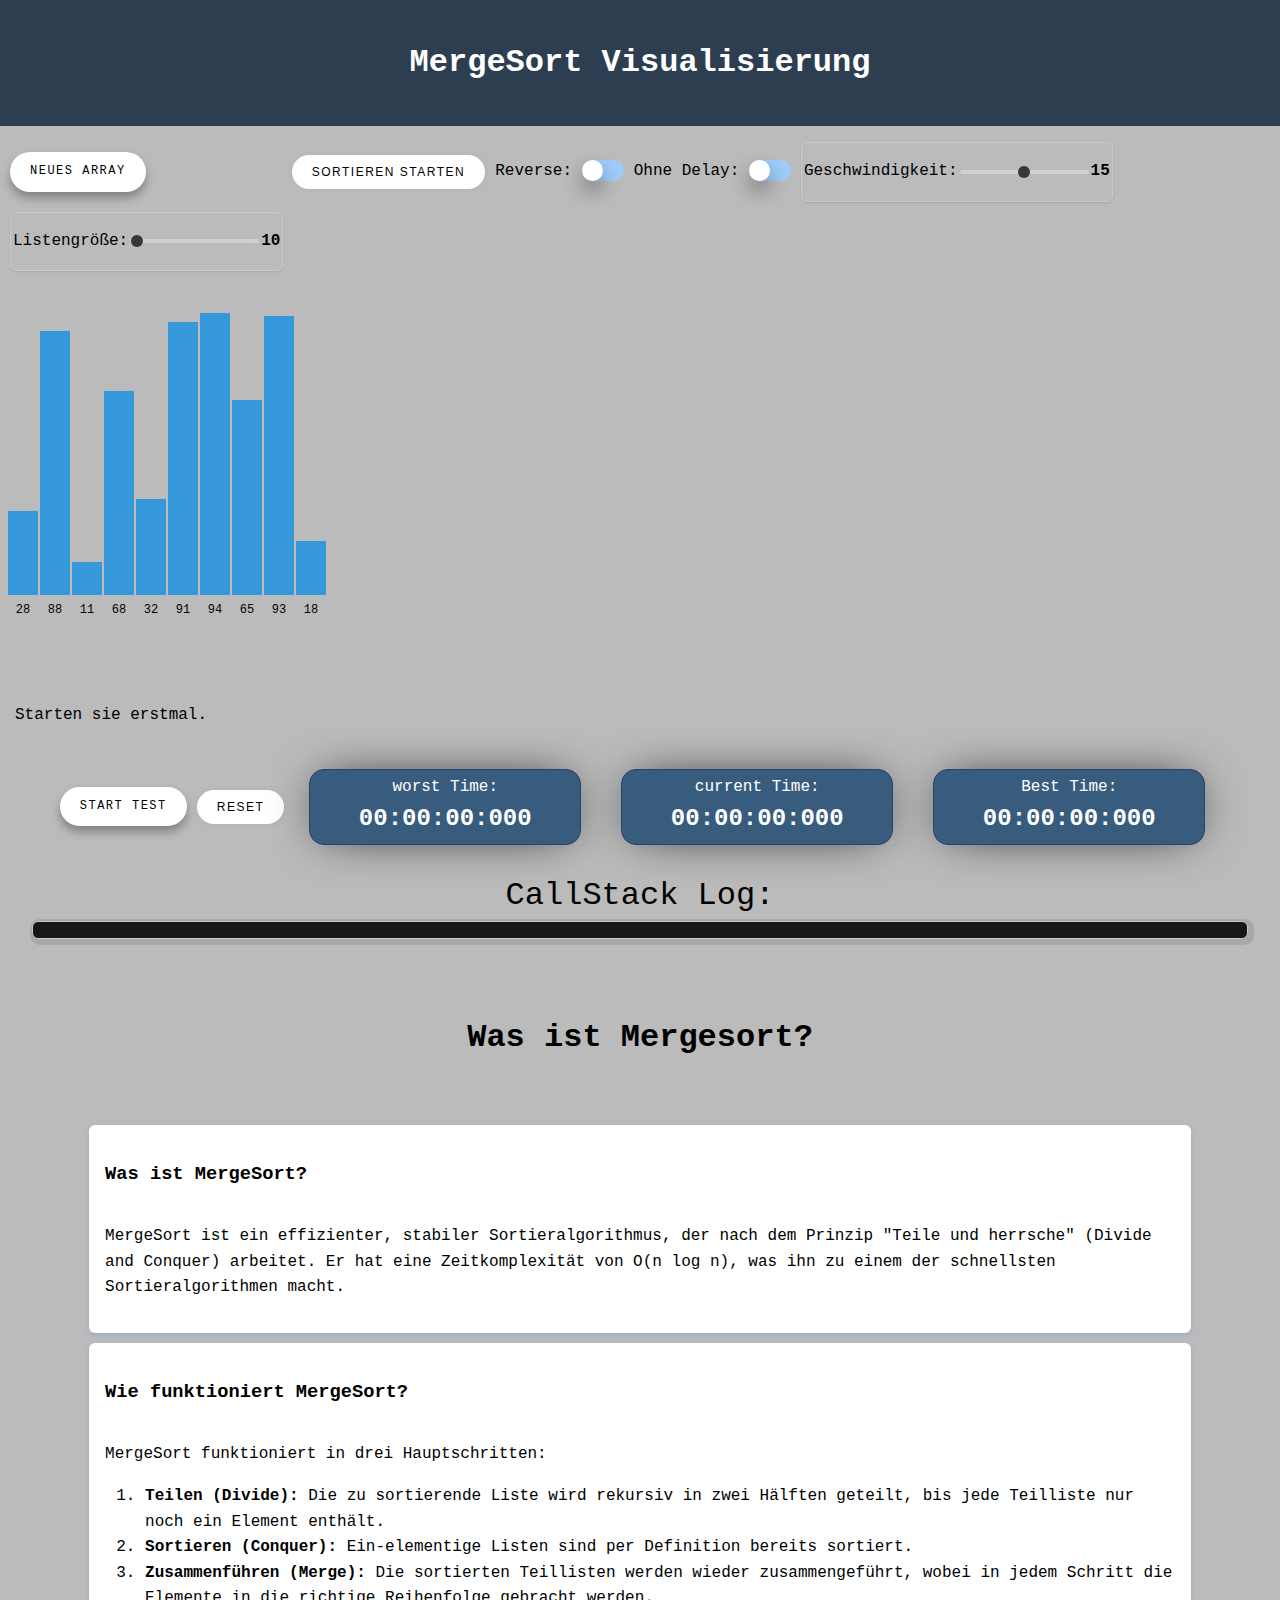
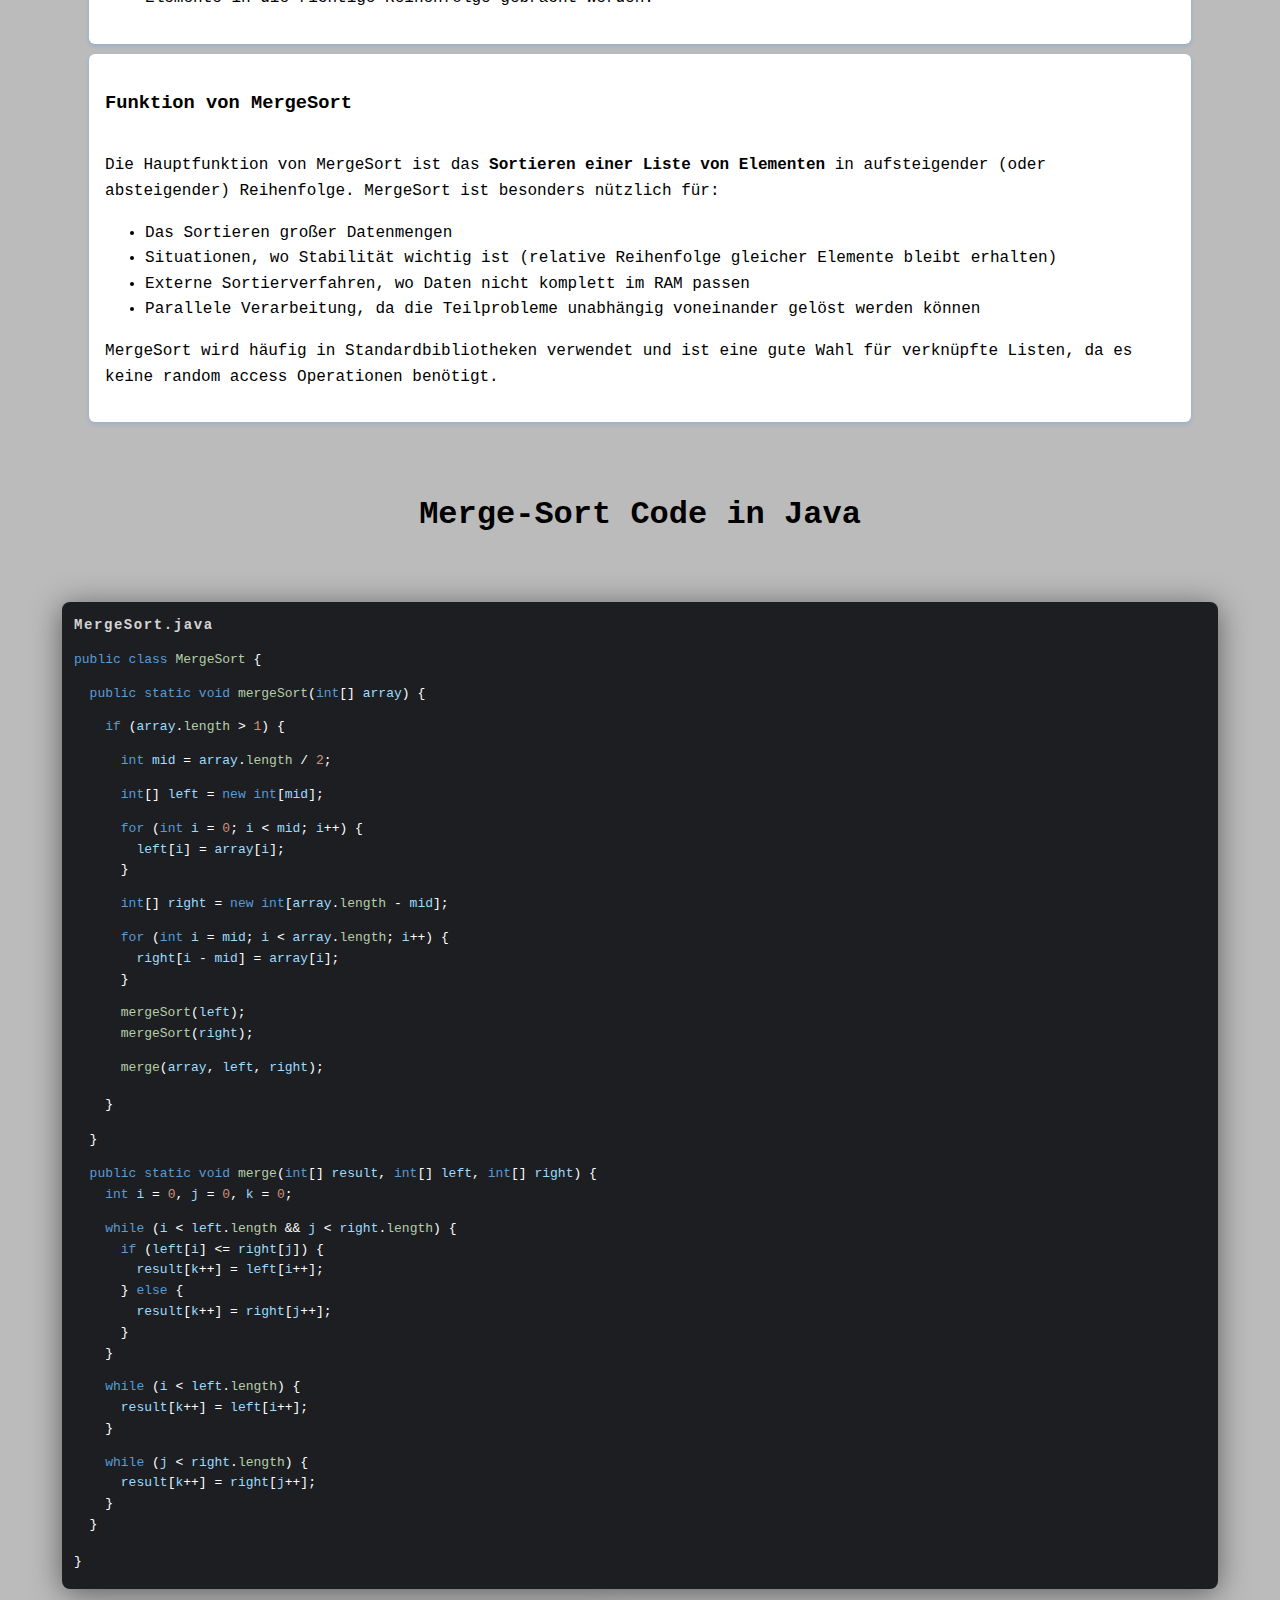
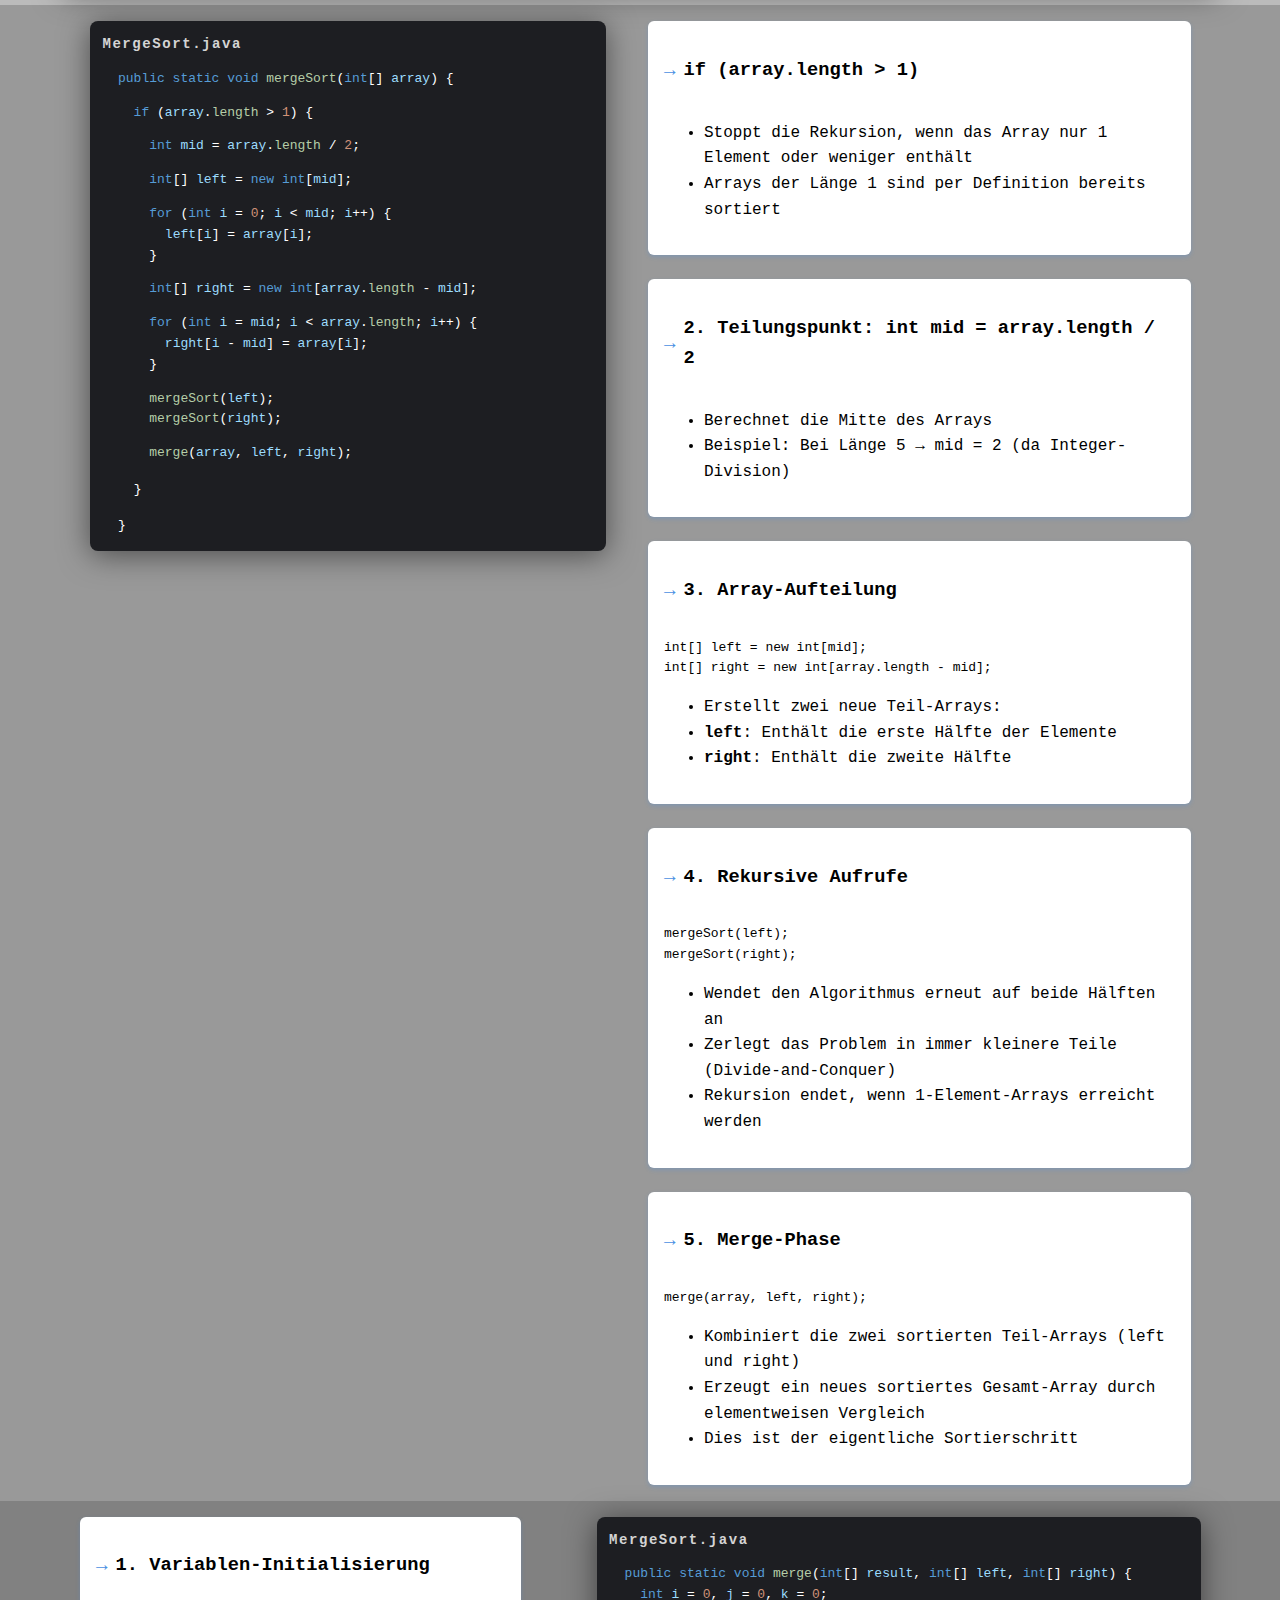
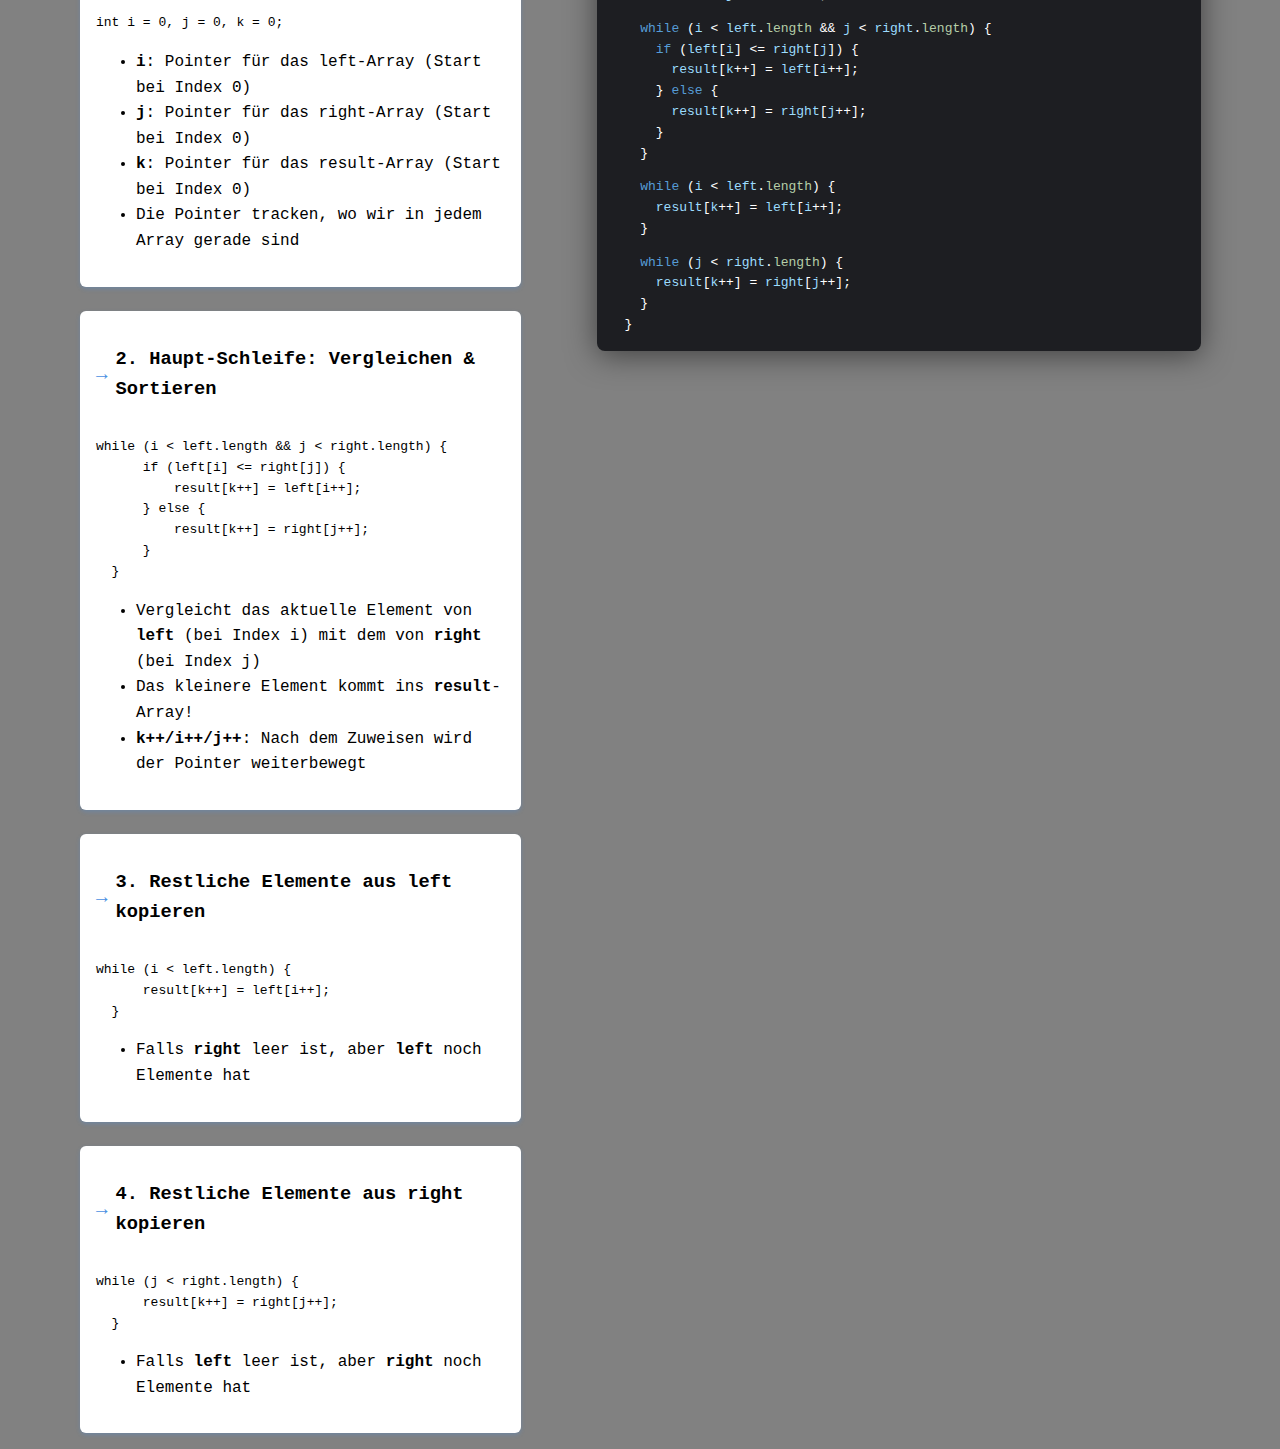
==== commit 3b5ef020: "update" ====
--- a/index.html
+++ b/index.html
@@ -121,19 +121,46 @@
           <div class="CallStackLog" id="CallStackLog"></div>
         </div>
         
-        <header><h1>Was ist Mergesort?</h1></header>
+        <header><h1 class="headlines">Was ist Mergesort?</h1></header>
 
         <div class="erklaerungsSection">
-          <h2>Grundprinzip</h2>
-          <p>Merge-Sort ist ein <strong>divide-and-conquer</strong> Algorithmus:</p>
-          <ol>
-              <li>Teile die Liste rekursiv in Hälften</li>
-              <li>Sortiere die einzelnen Teile</li>
-              <li>Füge die sortierten Teile zusammen ("merge")</li>
-          </ol>
+          <div class="explanation-item">
+            <div class="explanation-header">
+              <h3>Was ist MergeSort?</h3>
+            </div>
+            <p>MergeSort ist ein effizienter, stabiler Sortieralgorithmus, der nach dem Prinzip "Teile und herrsche" (Divide and Conquer) arbeitet. 
+              Er hat eine Zeitkomplexität von O(n log n), was ihn zu einem der schnellsten Sortieralgorithmen macht.</p>
+          </div>
+
+          <div class="explanation-item">
+            <div class="explanation-header">
+              <h3>Wie funktioniert MergeSort?</h3>
+            </div>
+            <p>MergeSort funktioniert in drei Hauptschritten:</p>
+            <ol>
+                <li><strong>Teilen (Divide):</strong> Die zu sortierende Liste wird rekursiv in zwei Hälften geteilt, bis jede Teilliste nur noch ein Element enthält.</li>
+                <li><strong>Sortieren (Conquer):</strong> Ein-elementige Listen sind per Definition bereits sortiert.</li>
+                <li><strong>Zusammenführen (Merge):</strong> Die sortierten Teillisten werden wieder zusammengeführt, wobei in jedem Schritt die Elemente in die richtige Reihenfolge gebracht werden.</li>
+            </ol>
+          </div>
+
+          <div class="explanation-item">
+            <div class="explanation-header">
+              <h3>Funktion von MergeSort</h3>
+            </div>
+            <p>Die Hauptfunktion von MergeSort ist das <strong>Sortieren einer Liste von Elementen</strong> in aufsteigender (oder absteigender) Reihenfolge. MergeSort ist besonders nützlich für:</p>
+            <ul>
+                <li>Das Sortieren großer Datenmengen</li>
+                <li>Situationen, wo Stabilität wichtig ist (relative Reihenfolge gleicher Elemente bleibt erhalten)</li>
+                <li>Externe Sortierverfahren, wo Daten nicht komplett im RAM passen</li>
+                <li>Parallele Verarbeitung, da die Teilprobleme unabhängig voneinander gelöst werden können</li>
+            </ul>
+            <p>MergeSort wird häufig in Standardbibliotheken verwendet und ist eine gute Wahl für verknüpfte Listen, da es keine random access Operationen benötigt.</p>
+          </div>
       </div>
 
-  <h2>Merge-Sort Code in Java</h2>
+
+  <h2 class="headlines" style="font-size:2rem;">Merge-Sort Code in Java</h2>
   <div class="code-editor">
     <div class="code-header">
       <span class="code-title">MergeSort.java</span>
@@ -361,7 +388,7 @@
       </div>
       
       <div class="code-container">
-        <div class="code-editor">
+        <div class="code-editor" style="width: 600px;">
           <div class="code-header">
             <span class="code-title">MergeSort.java</span>
           </div>
--- a/mergesort.css
+++ b/mergesort.css
@@ -1,5 +1,5 @@
 body {
-  font-family: 'Segoe UI', Tahoma, Geneva, Verdana, sans-serif;
+  font-family: Consolas,monospace;
   line-height: 1.6;
   margin: 0;
   padding: 0;
@@ -390,7 +390,6 @@
   justify-content: center;
   align-items: center;
   font-size: 2rem;
-  font-family: Consolas,monospace;
 }
 
 .CallStackLog{
@@ -409,7 +408,6 @@
 
 .textLog{
   color: #95b6ff;
-  font-family: Consolas,monospace;
 }
 
 
@@ -593,14 +591,17 @@
 }
 
 .erklaerungsSection{
-  font-family: Arial, sans-serif;
-  max-width: 800px;
   margin: 0 2%;
   padding: 20px;
+  display: flex;
+  gap: 10px;
+  flex-wrap: wrap;
+  align-items: center;
+  justify-content: center;
 }
 
 .code-editor {
-  width: 97%;
+  width: 90%;
   background-color: #1d1e22;
   box-shadow: 0px 4px 30px rgba(0, 0, 0, 0.5);
   border-radius: 8px;
@@ -688,13 +689,13 @@
   background: white;
   border-radius: 6px;
   max-width: 90%;
-  box-shadow: 0 2px 4px rgba(0,0,0,0.05);
+  box-shadow: 0 2px 4px rgba(74, 144, 226,0.3);
   transition: all 0.2s ease;
 }
 
 .explanation-item:hover {
   transform: translateY(-2px);
-  box-shadow: 0 4px 8px rgba(0,0,0,0.1);
+  box-shadow: 0 4px 8px rgba(74, 144, 226,0.8);
 }
 
 .explanation-header {
@@ -713,7 +714,7 @@
 }
 
 .arrow {
-  color: #4a90e2;
+  color: rgb(74, 144, 226);
   font-size: 1.2rem;
 }
 
@@ -802,4 +803,10 @@
   align-items: center;
   justify-content: space-between;
   margin-bottom: 0.5rem;
-}+}
+
+.headlines{
+  justify-content: center;
+  display: flex;
+}
+
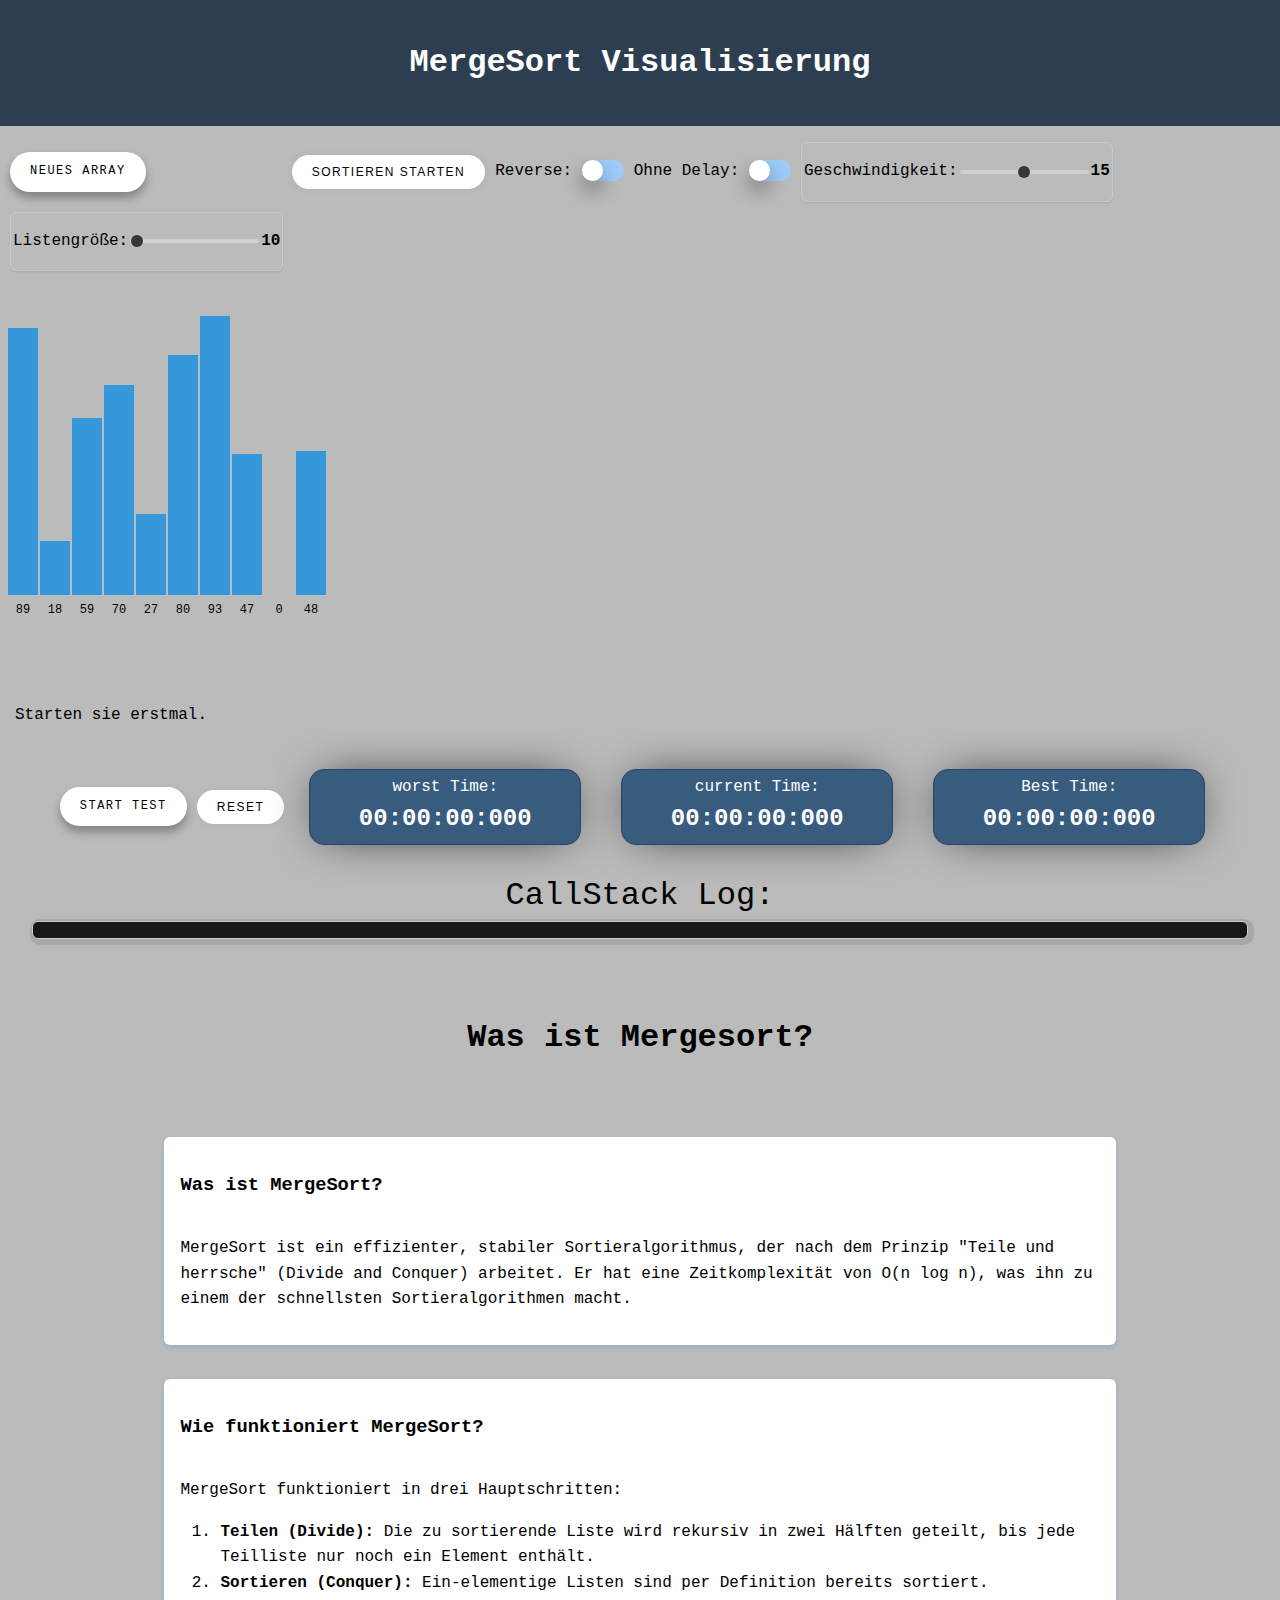
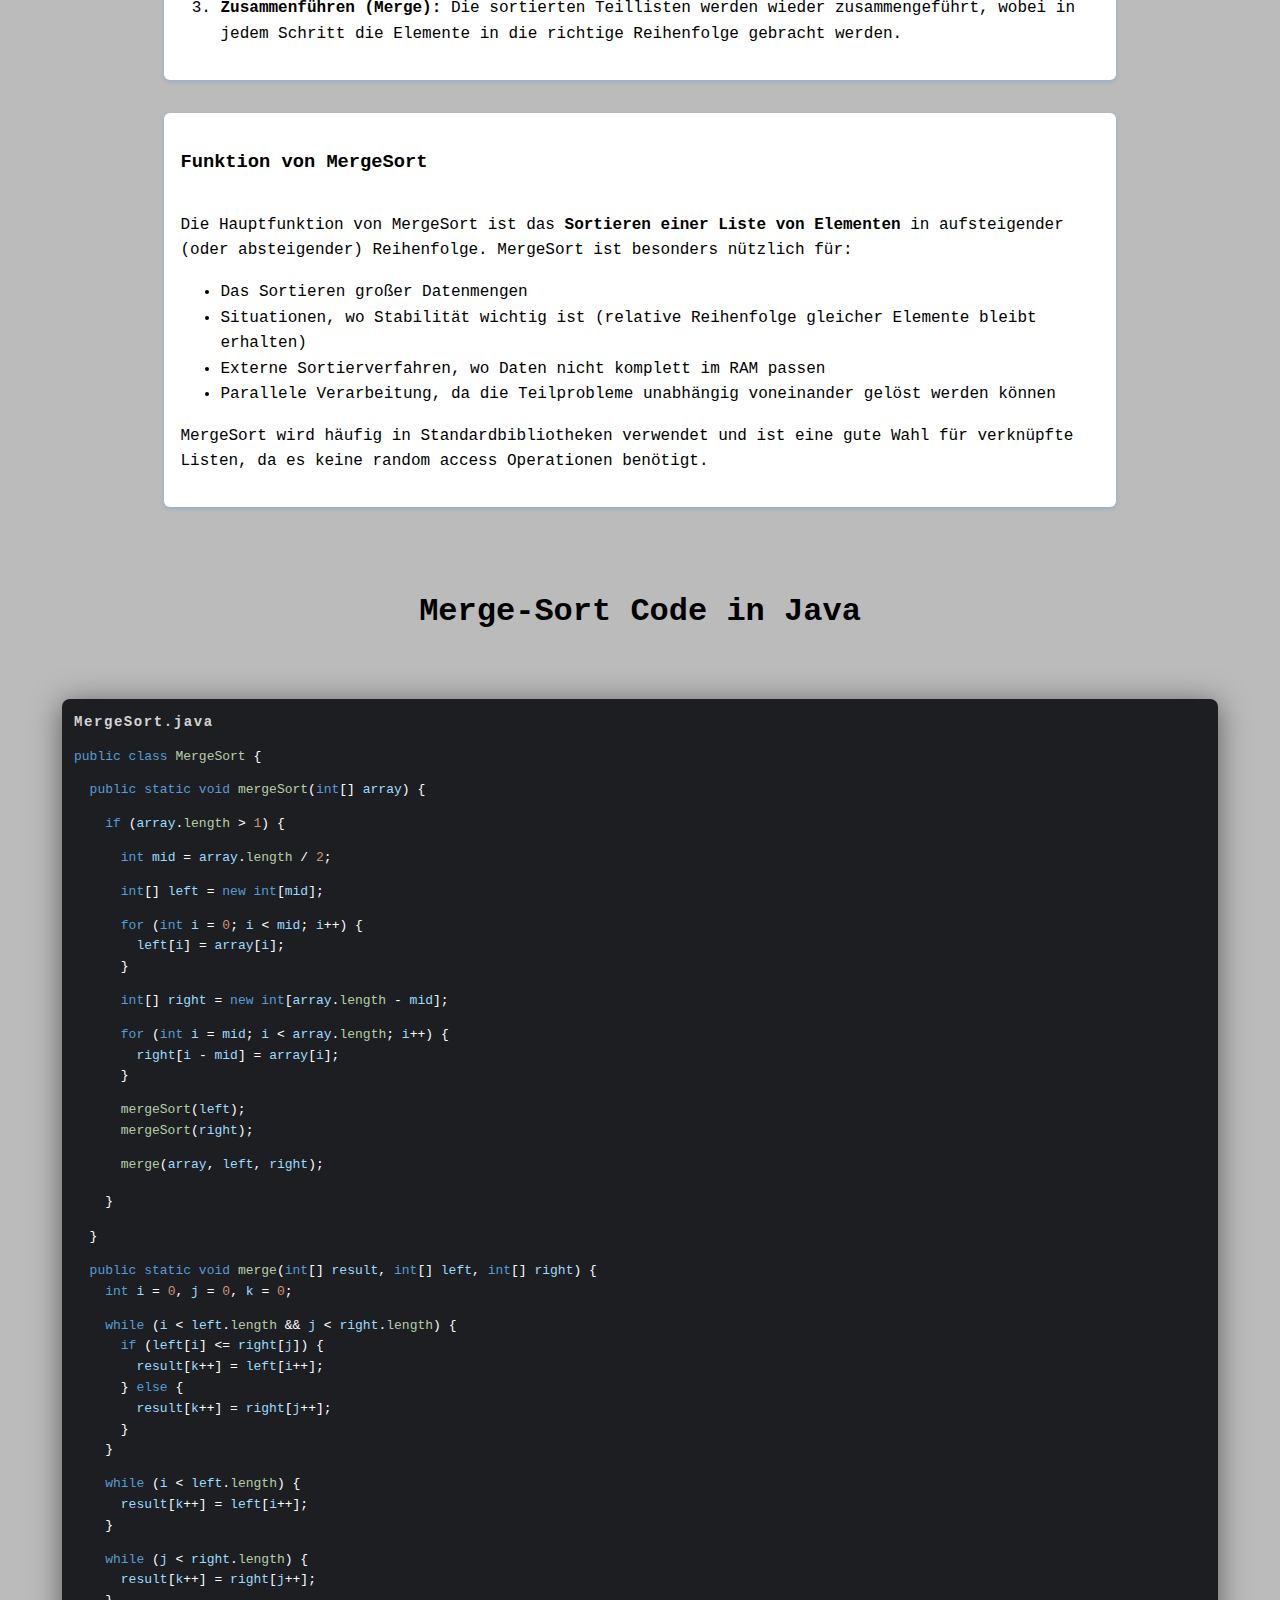
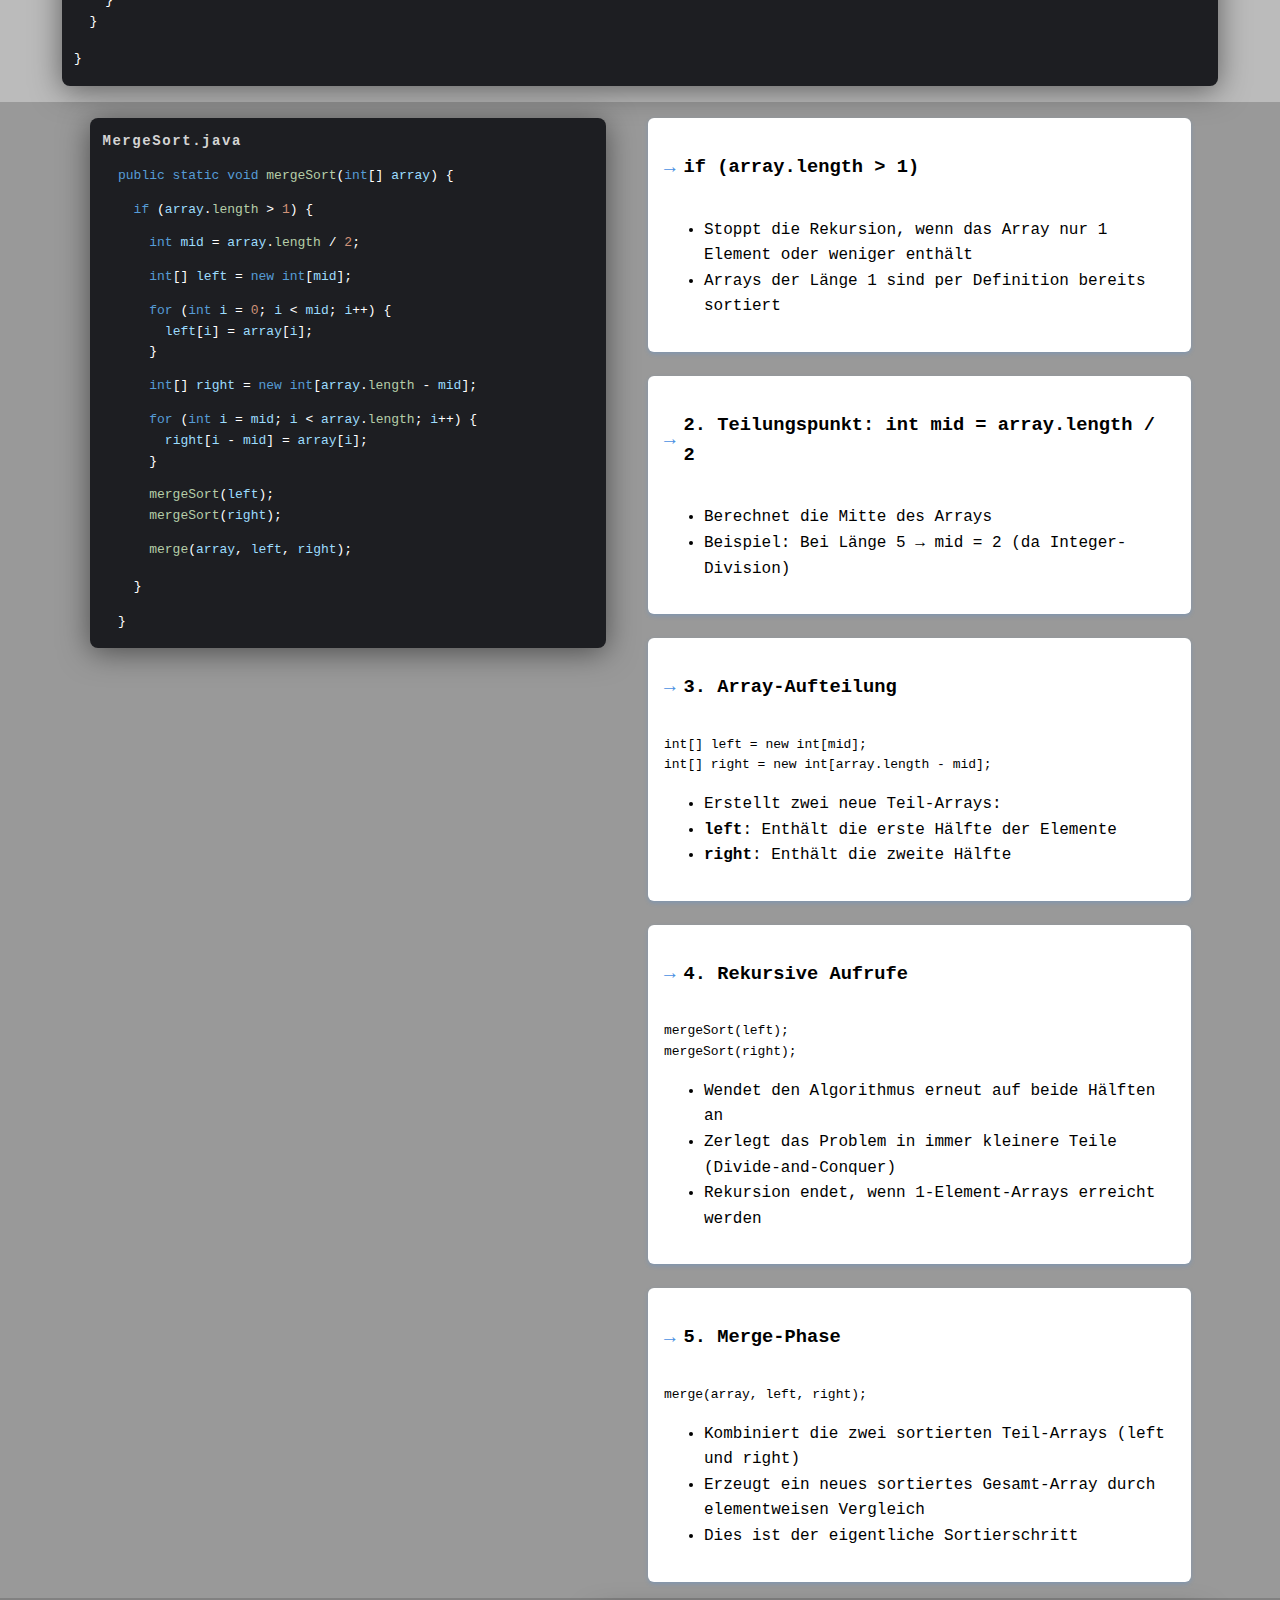
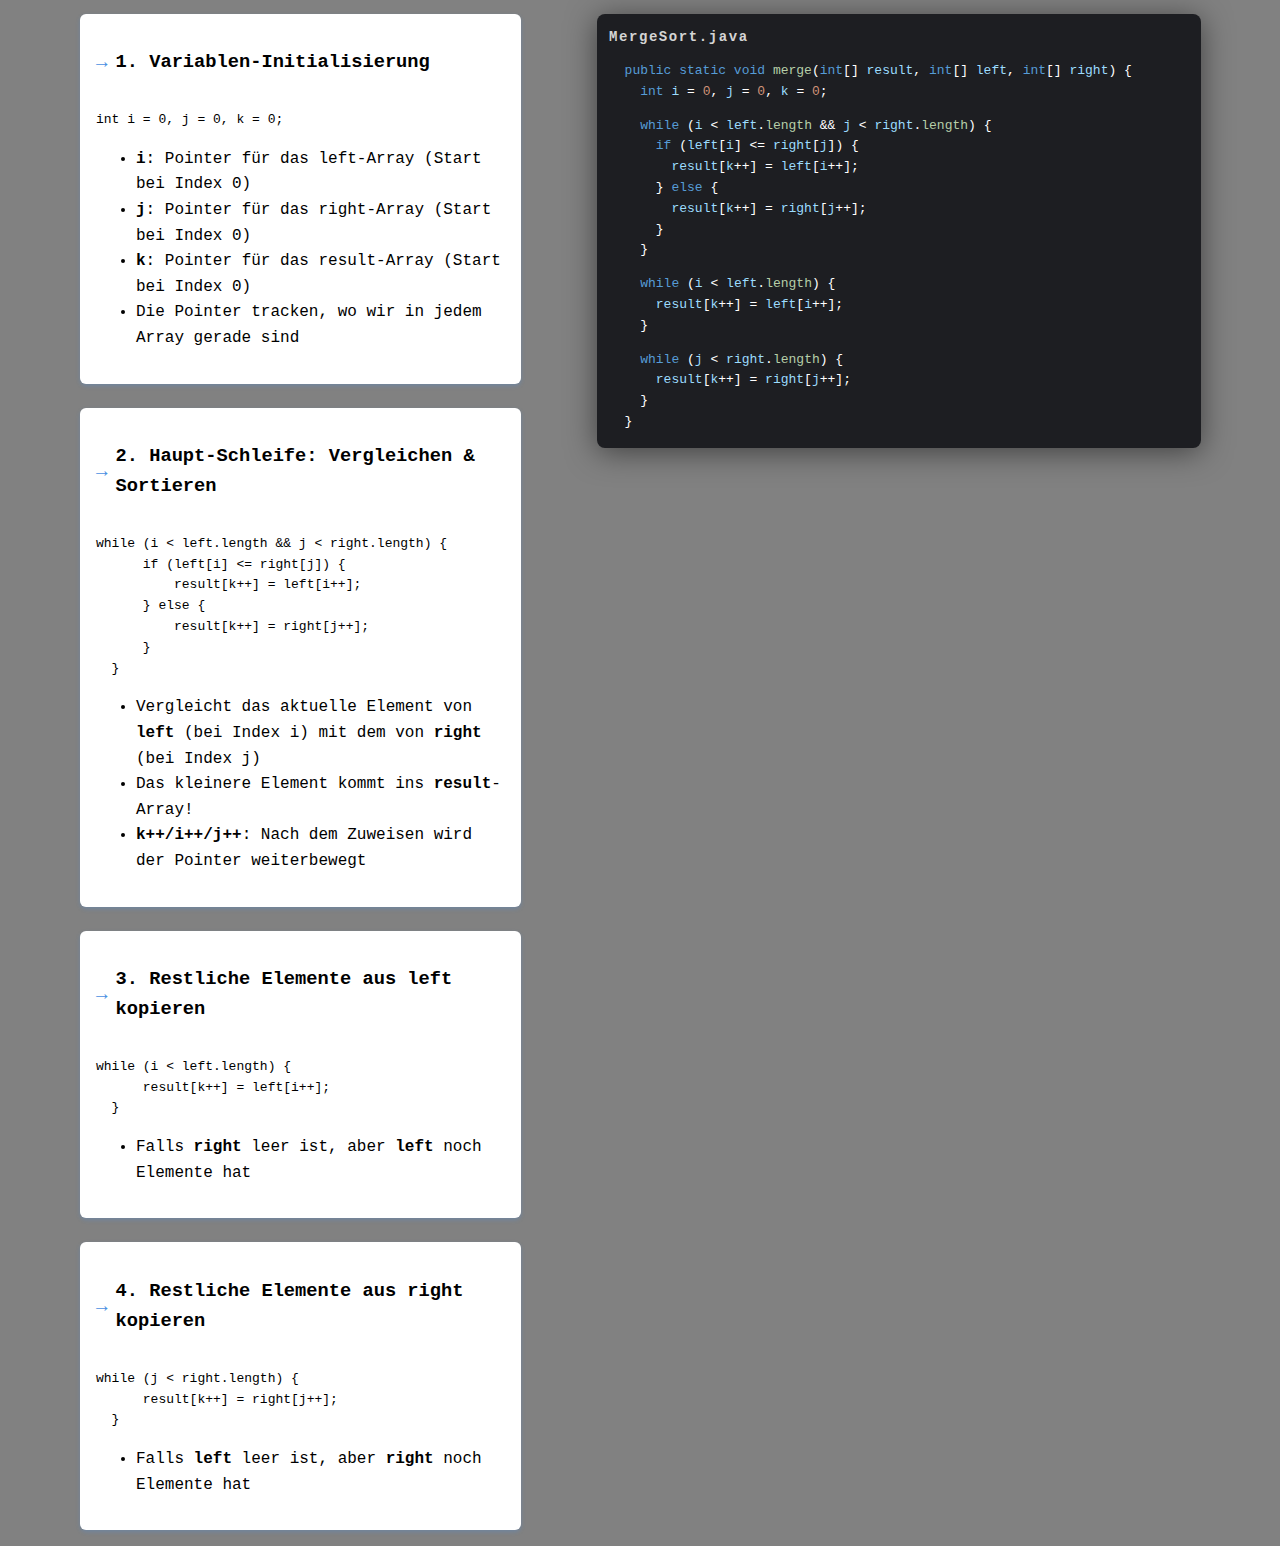
==== commit 343a1b49: "update" ====
--- a/index.html
+++ b/index.html
@@ -124,7 +124,7 @@
         <header><h1 class="headlines">Was ist Mergesort?</h1></header>
 
         <div class="erklaerungsSection">
-          <div class="explanation-item">
+          <div class="erklaerung-item">
             <div class="explanation-header">
               <h3>Was ist MergeSort?</h3>
             </div>
@@ -132,7 +132,7 @@
               Er hat eine Zeitkomplexität von O(n log n), was ihn zu einem der schnellsten Sortieralgorithmen macht.</p>
           </div>
 
-          <div class="explanation-item">
+          <div class="erklaerung-item">
             <div class="explanation-header">
               <h3>Wie funktioniert MergeSort?</h3>
             </div>
@@ -144,7 +144,7 @@
             </ol>
           </div>
 
-          <div class="explanation-item">
+          <div class="erklaerung-item">
             <div class="explanation-header">
               <h3>Funktion von MergeSort</h3>
             </div>
--- a/mergesort.css
+++ b/mergesort.css
@@ -698,6 +698,22 @@
   box-shadow: 0 4px 8px rgba(74, 144, 226,0.8);
 }
 
+.erklaerung-item {
+  position: relative;
+  padding: 1rem;
+  background: white;
+  border-radius: 6px;
+  max-width: 90%;
+  box-shadow: 0 2px 4px rgba(74, 144, 226,0.3);
+  transition: all 0.2s ease;
+  margin: 1% 10%;
+}
+
+.erklaerung-item:hover {
+  transform: translateY(-2px);
+  box-shadow: 0 4px 8px rgba(74, 144, 226,0.8);
+}
+
 .explanation-header {
   display: flex;
   align-items: center;
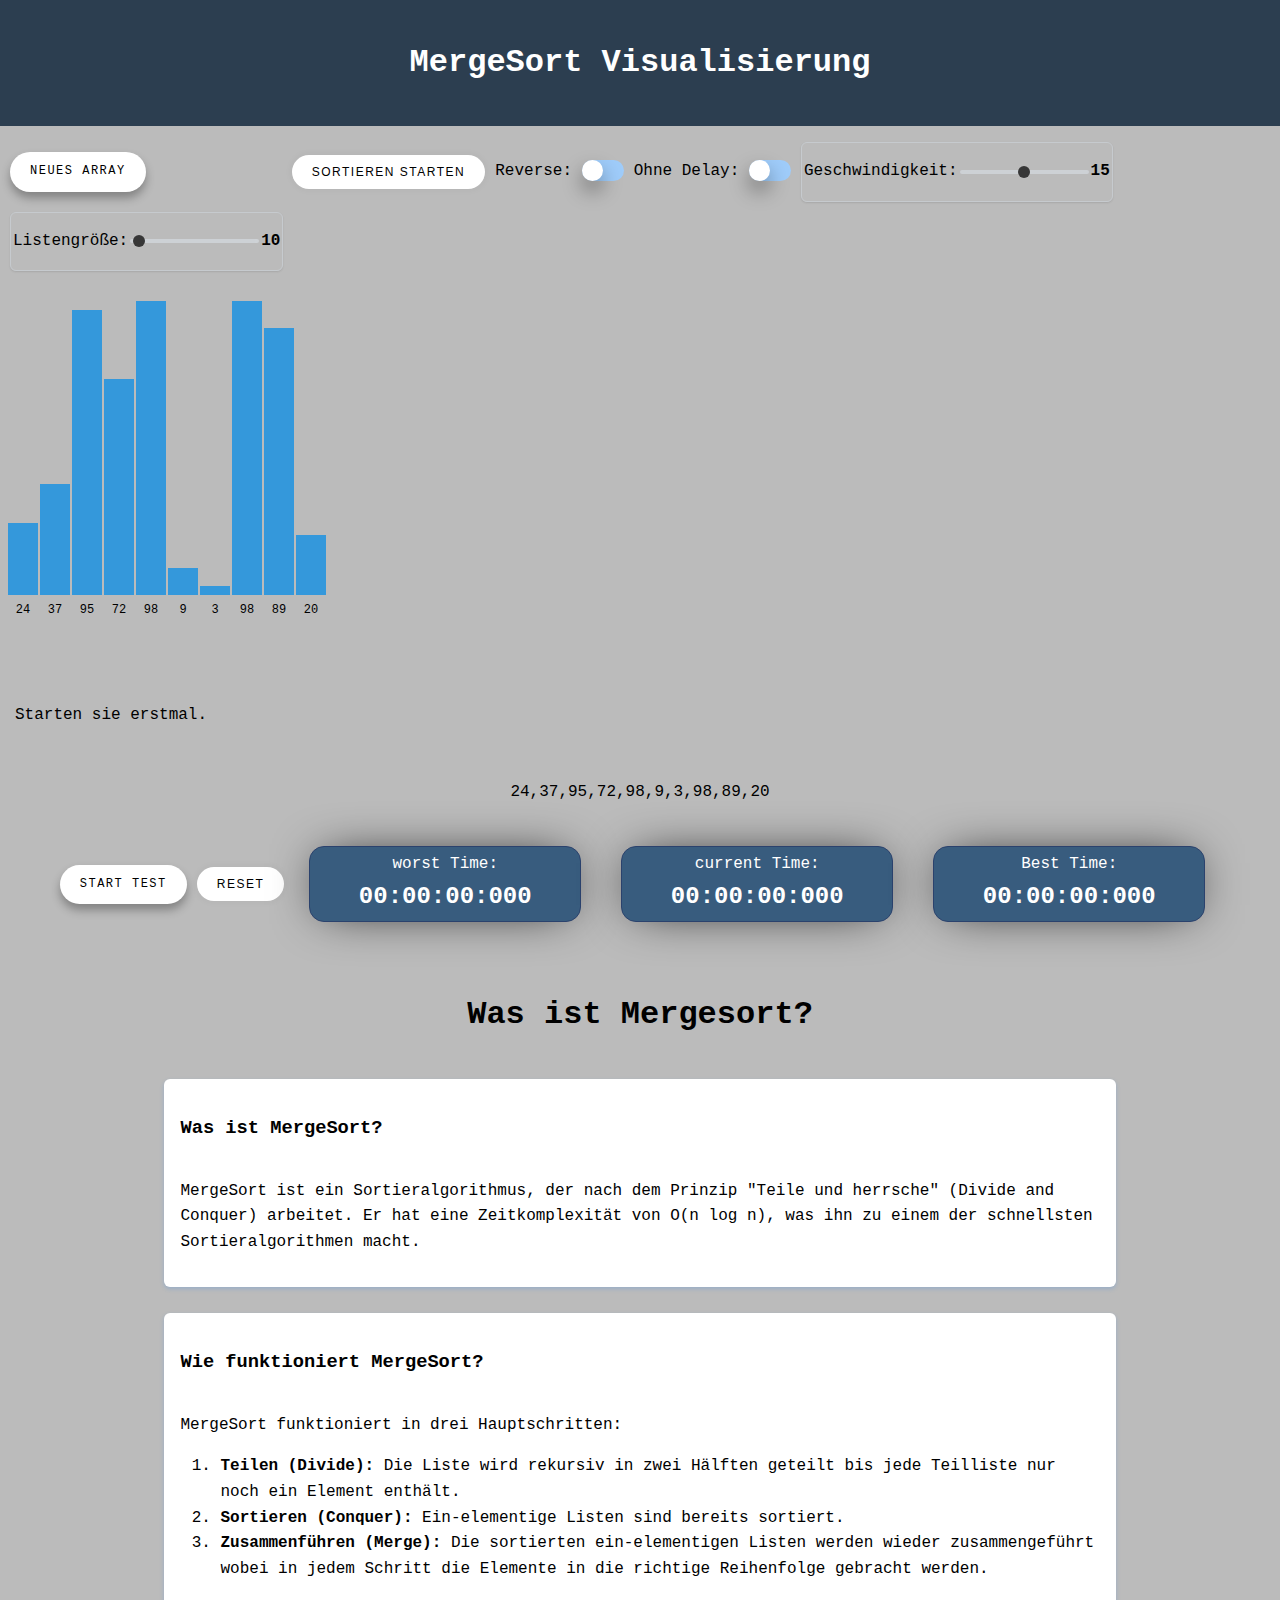
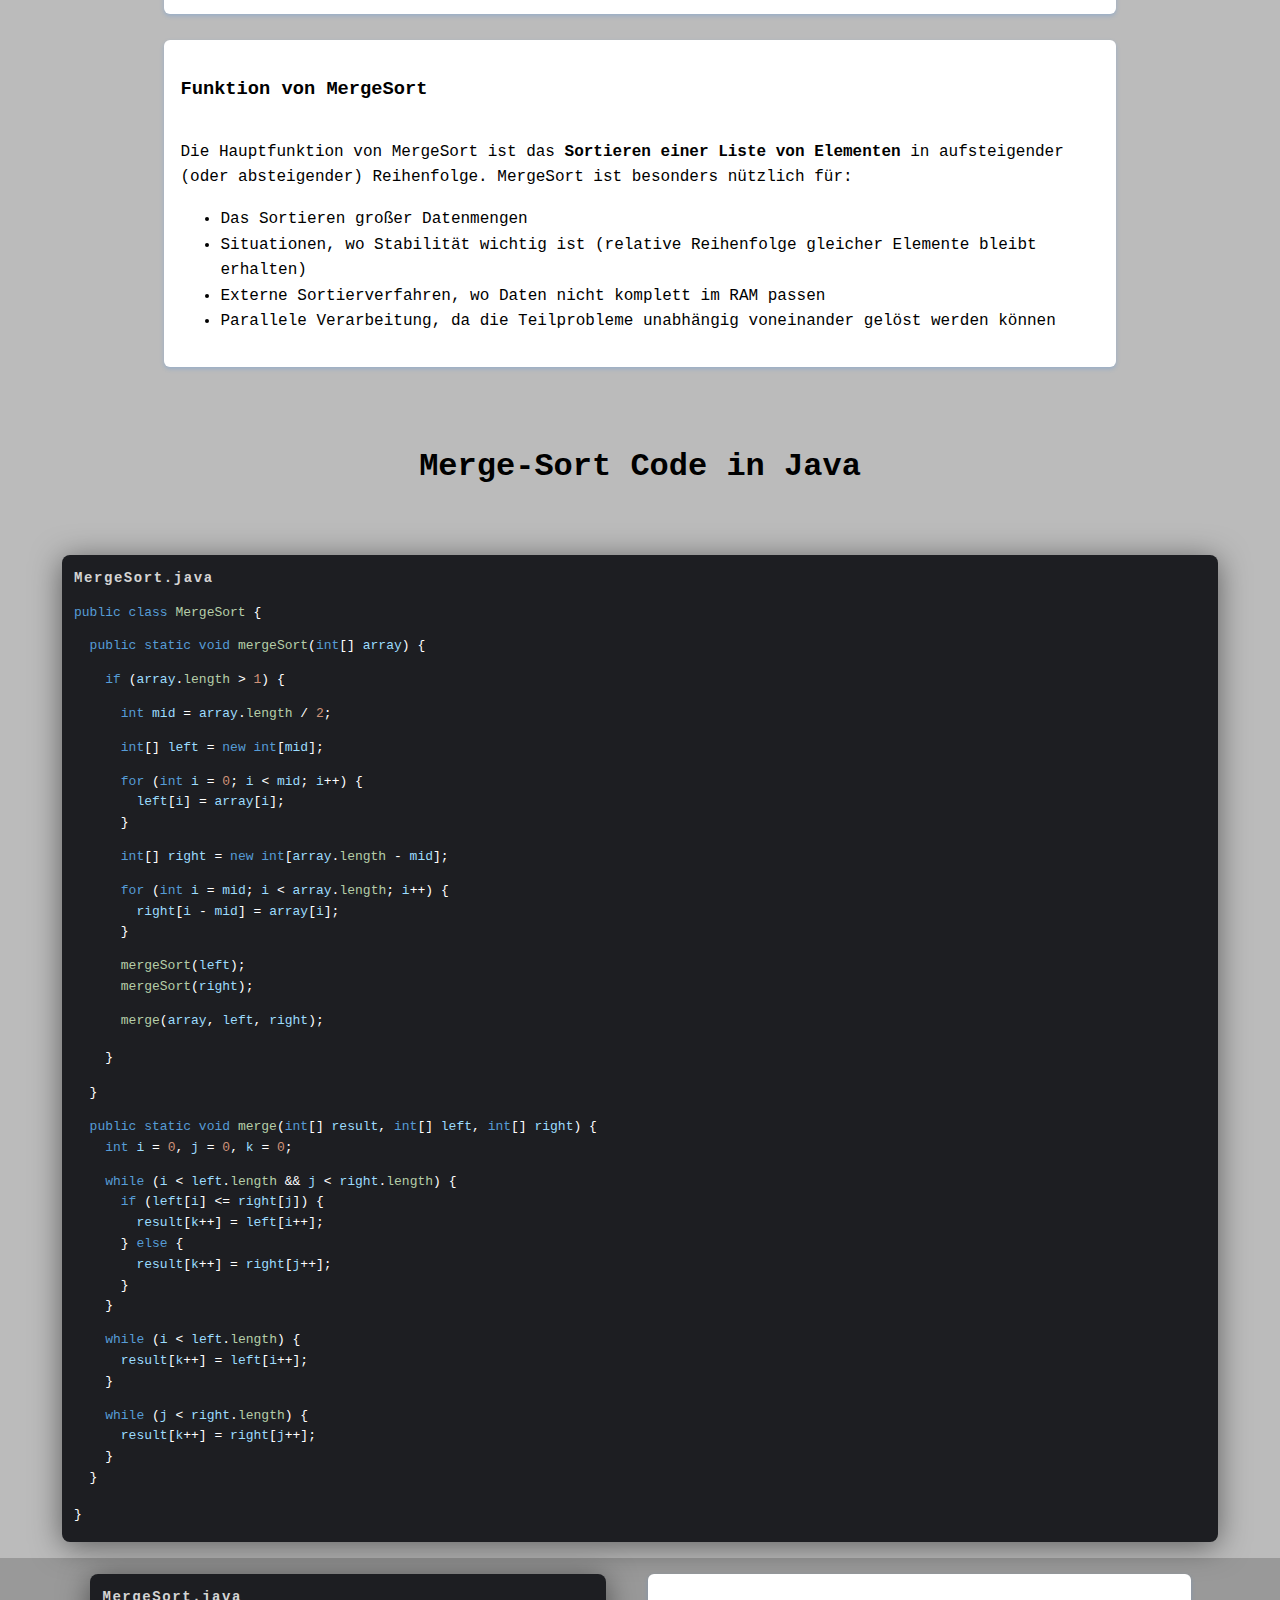
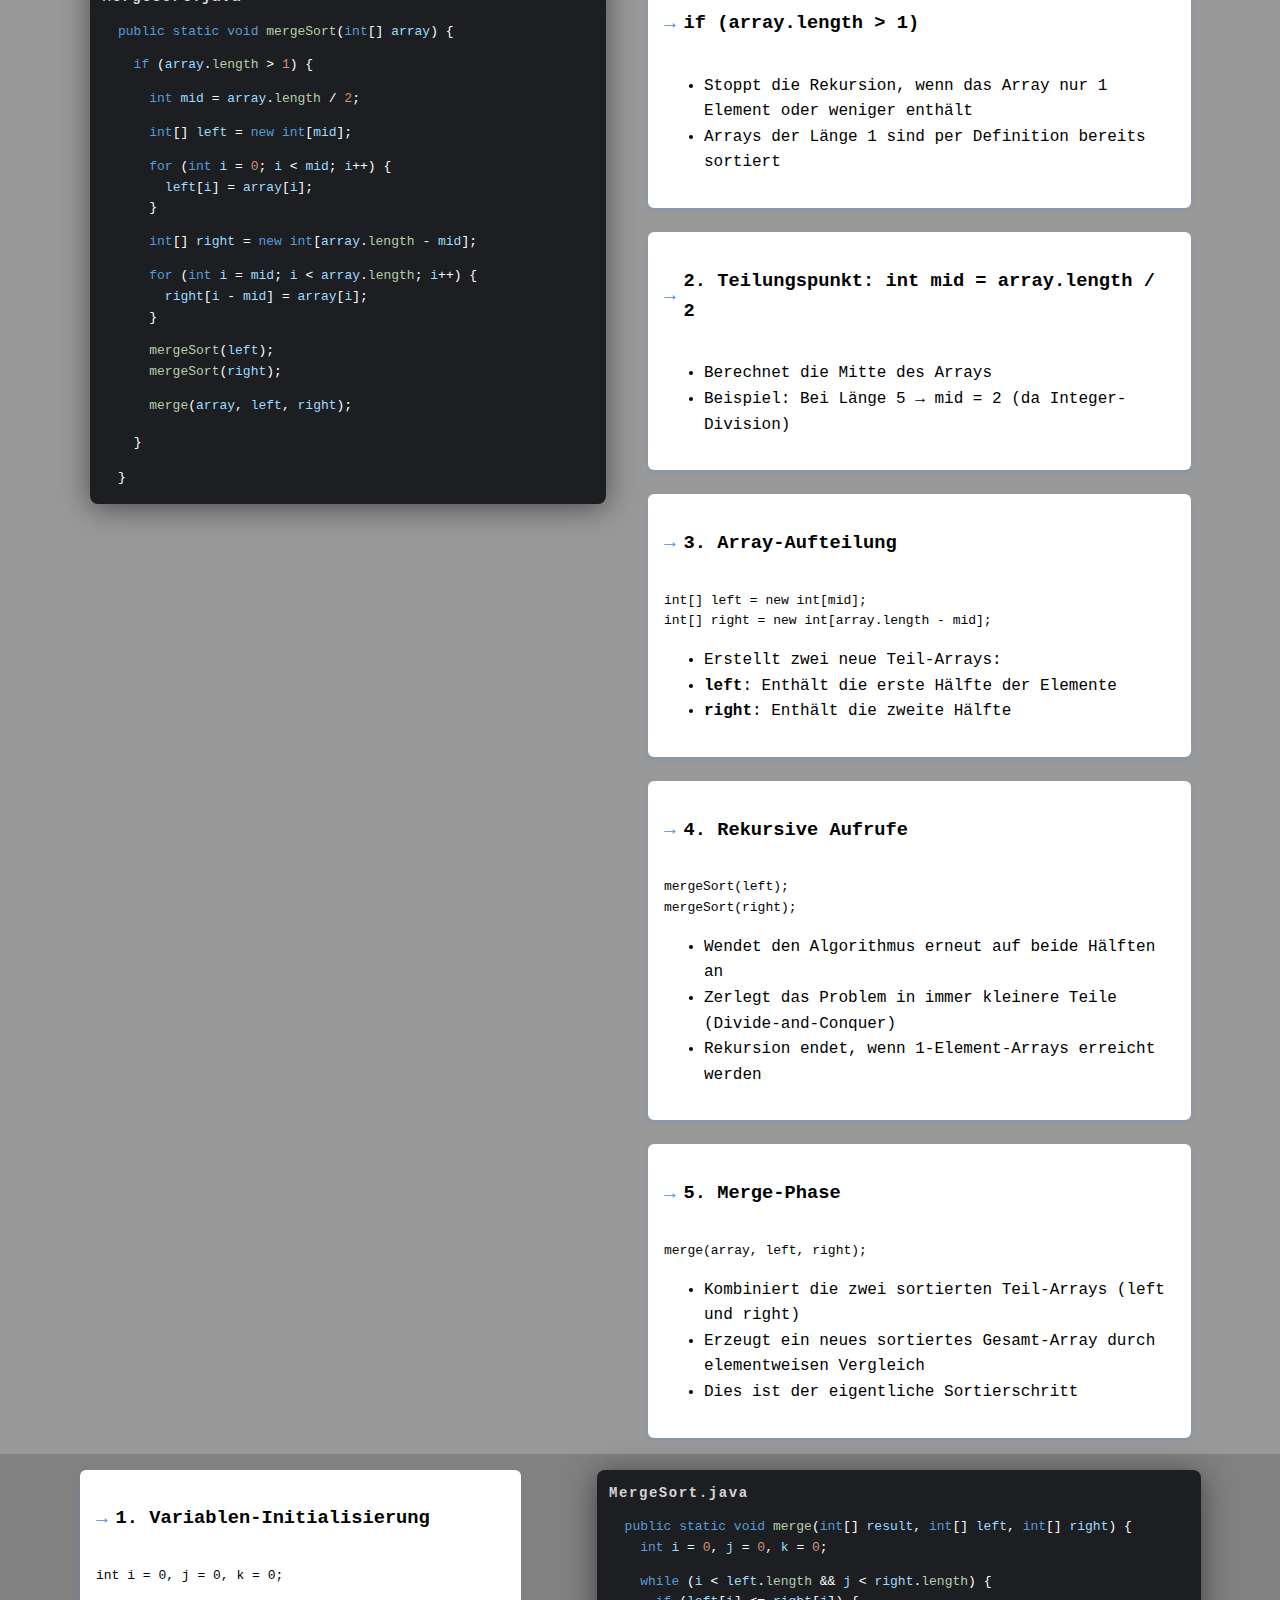
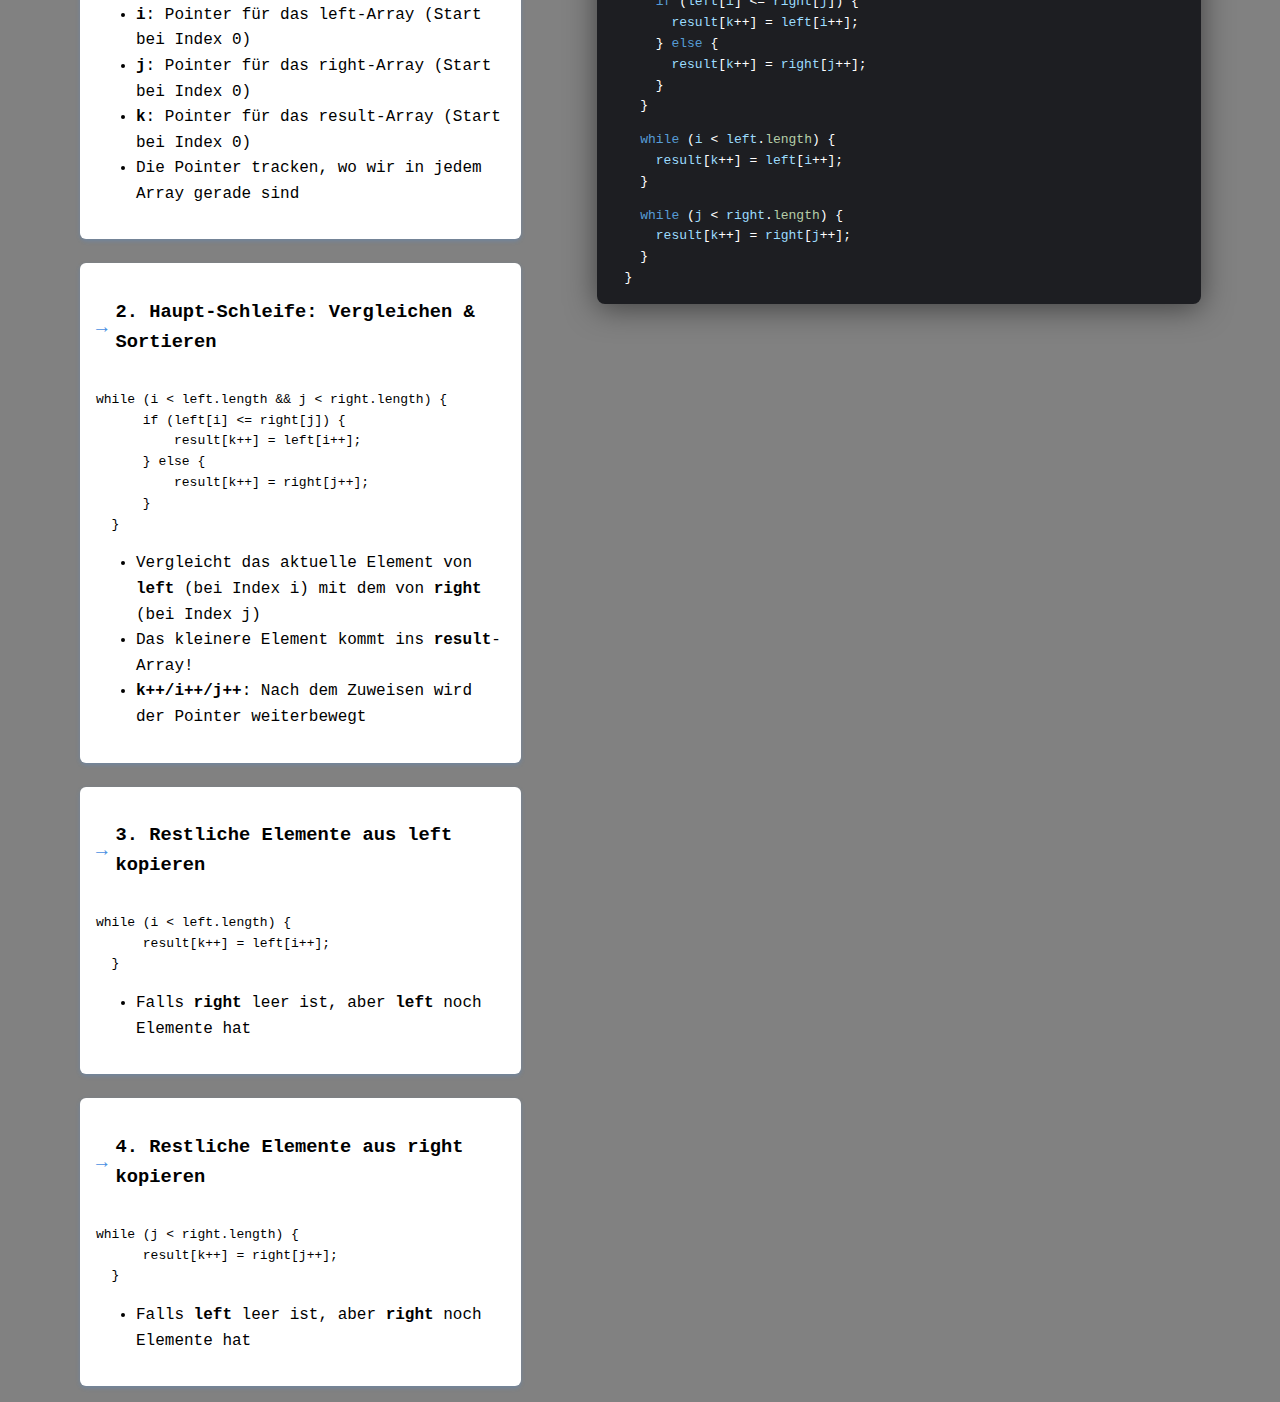
==== commit 7642e5a9: "update" ====
--- a/index.html
+++ b/index.html
@@ -68,7 +68,7 @@
             <div>
               <div class="PB-range-slider-div">
                 <label for="Value">Listengröße: </label>
-                <input type="range" min="5" max="1000" value="10" class="PB-range-slider" id="listSpeed">
+                <input type="range" min="5" max="250" value="10" class="PB-range-slider" id="listSpeed">
                 <p class="PB-range-slidervalue" id="listValue">30</p>
               </div>
             </div>
@@ -79,6 +79,8 @@
         <div class="explanation" id="explanation">
             Starten sie erstmal.
         </div>
+        
+        <p class="arrayList" id="arrayList">array</p>
 
         <div class="TimerContainer">
           <div class="testWrapper">
@@ -116,19 +118,15 @@
             <h2 class="buttonTimeText" id="bestTimeText">00:00:00:000</h2>
           </div>
         </div>
-        <div class="CallStack-Container">
-          <label class="CallstackHeader"> CallStack Log:</label>
-          <div class="CallStackLog" id="CallStackLog"></div>
-        </div>
-        
-        <header><h1 class="headlines">Was ist Mergesort?</h1></header>
-
+        
+        
         <div class="erklaerungsSection">
+          <header><h1 class="headlines">Was ist Mergesort?</h1></header>
           <div class="erklaerung-item">
             <div class="explanation-header">
               <h3>Was ist MergeSort?</h3>
             </div>
-            <p>MergeSort ist ein effizienter, stabiler Sortieralgorithmus, der nach dem Prinzip "Teile und herrsche" (Divide and Conquer) arbeitet. 
+            <p>MergeSort ist ein Sortieralgorithmus, der nach dem Prinzip "Teile und herrsche" (Divide and Conquer) arbeitet. 
               Er hat eine Zeitkomplexität von O(n log n), was ihn zu einem der schnellsten Sortieralgorithmen macht.</p>
           </div>
 
@@ -138,9 +136,9 @@
             </div>
             <p>MergeSort funktioniert in drei Hauptschritten:</p>
             <ol>
-                <li><strong>Teilen (Divide):</strong> Die zu sortierende Liste wird rekursiv in zwei Hälften geteilt, bis jede Teilliste nur noch ein Element enthält.</li>
-                <li><strong>Sortieren (Conquer):</strong> Ein-elementige Listen sind per Definition bereits sortiert.</li>
-                <li><strong>Zusammenführen (Merge):</strong> Die sortierten Teillisten werden wieder zusammengeführt, wobei in jedem Schritt die Elemente in die richtige Reihenfolge gebracht werden.</li>
+                <li><strong>Teilen (Divide):</strong> Die Liste wird rekursiv in zwei Hälften geteilt bis jede Teilliste nur noch ein Element enthält.</li>
+                <li><strong>Sortieren (Conquer):</strong> Ein-elementige Listen sind bereits sortiert.</li>
+                <li><strong>Zusammenführen (Merge):</strong> Die sortierten ein-elementigen Listen werden wieder zusammengeführt wobei in jedem Schritt die Elemente in die richtige Reihenfolge gebracht werden.</li>
             </ol>
           </div>
 
@@ -155,7 +153,6 @@
                 <li>Externe Sortierverfahren, wo Daten nicht komplett im RAM passen</li>
                 <li>Parallele Verarbeitung, da die Teilprobleme unabhängig voneinander gelöst werden können</li>
             </ul>
-            <p>MergeSort wird häufig in Standardbibliotheken verwendet und ist eine gute Wahl für verknüpfte Listen, da es keine random access Operationen benötigt.</p>
           </div>
       </div>
 
--- a/mergesort.css
+++ b/mergesort.css
@@ -385,27 +385,6 @@
   margin: 0 15px;
 }
 
-.CallstackHeader{
-  display: flex;
-  justify-content: center;
-  align-items: center;
-  font-size: 2rem;
-}
-
-.CallStackLog{
-  display: block;
-  justify-content: center;
-  align-items: center;
-  margin: 0 2rem;
-  margin-bottom: 2rem;
-  border: 1px solid #C6CACE;
-  border-radius: 6px;
-  padding: 0.5rem 3rem;
-  background-color: #181818;
-  box-shadow: 2px 2px 0px 4px rgba(0, 0, 0, 0.1);
-  overflow-wrap: break-word;
-}
-
 .textLog{
   color: #95b6ff;
 }
@@ -706,7 +685,7 @@
   max-width: 90%;
   box-shadow: 0 2px 4px rgba(74, 144, 226,0.3);
   transition: all 0.2s ease;
-  margin: 1% 10%;
+  margin: 0.5rem 10%;
 }
 
 .erklaerung-item:hover {
@@ -826,3 +805,13 @@
   display: flex;
 }
 
+.disabledVisualizor{
+  background-color: #0000008a;
+  cursor: not-allowed;
+}
+
+.arrayList{
+  justify-content: center;
+  display: flex;
+  word-break: break-word;
+}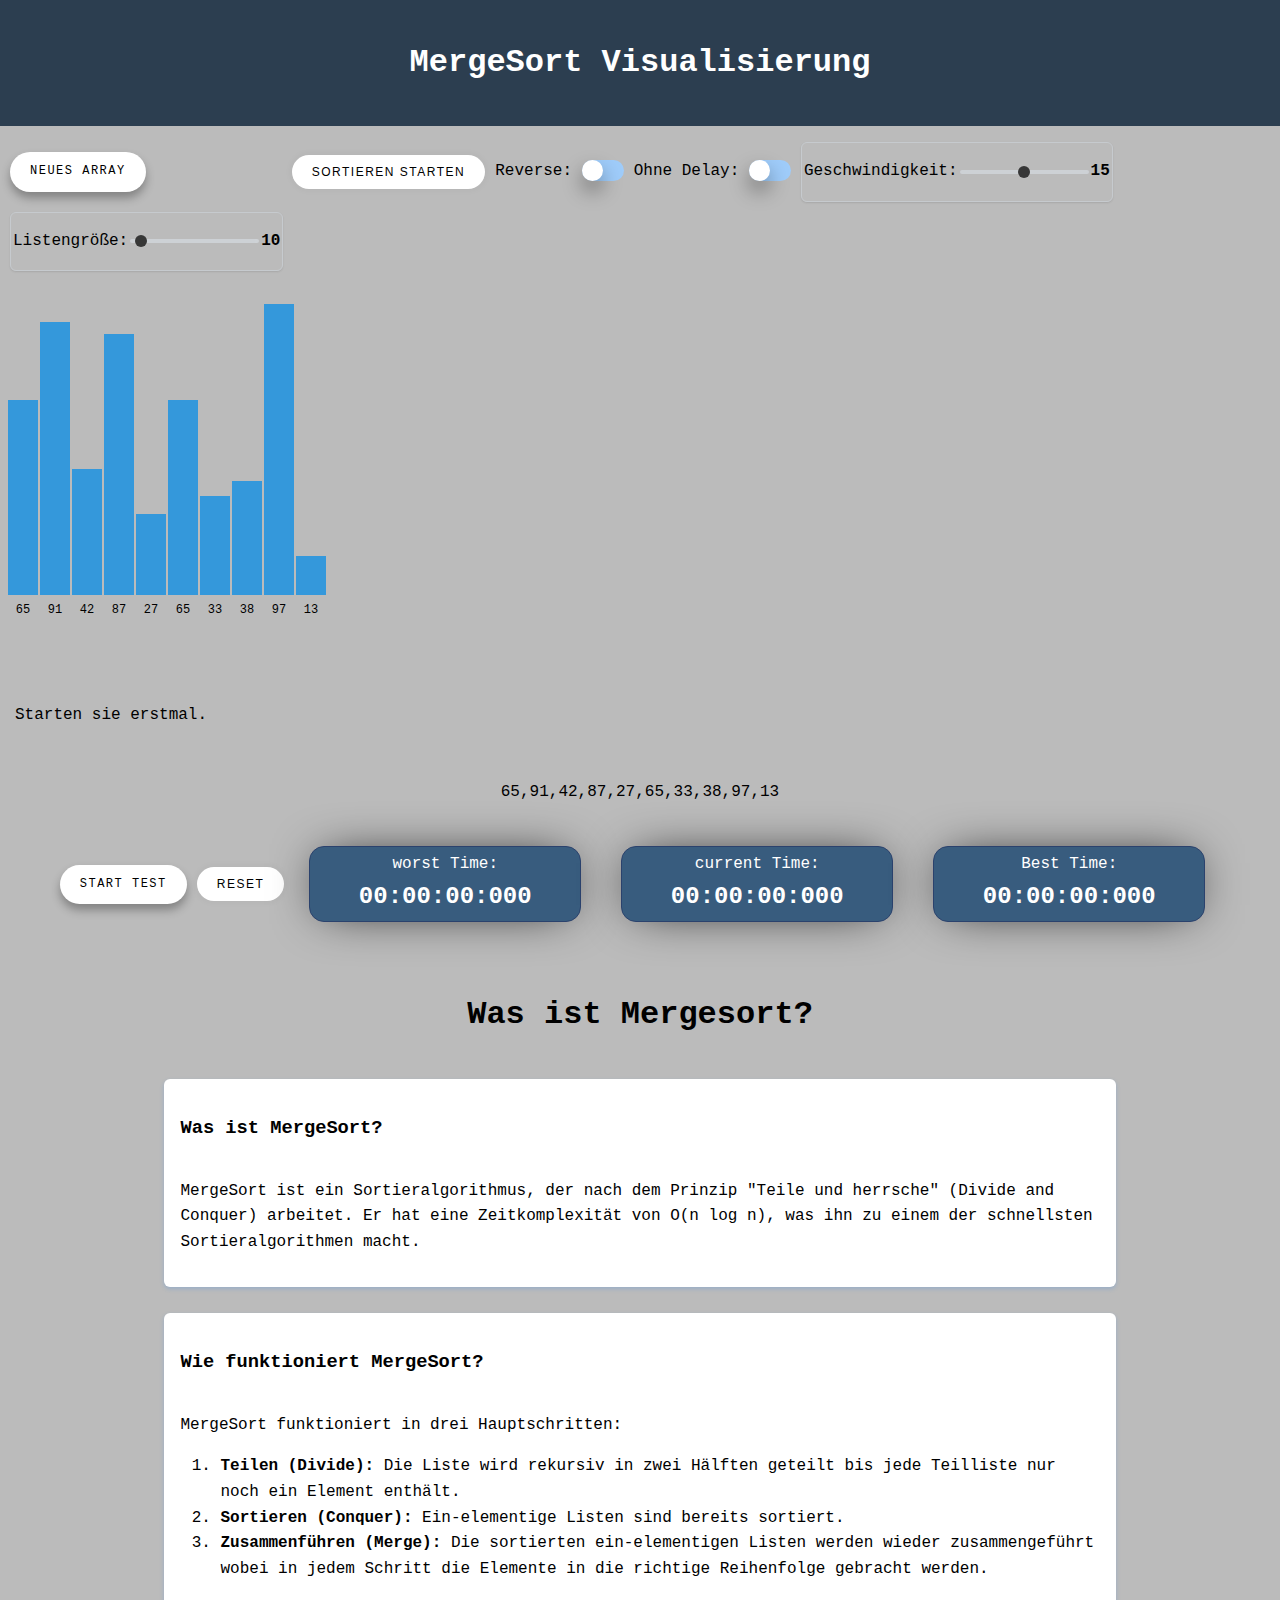
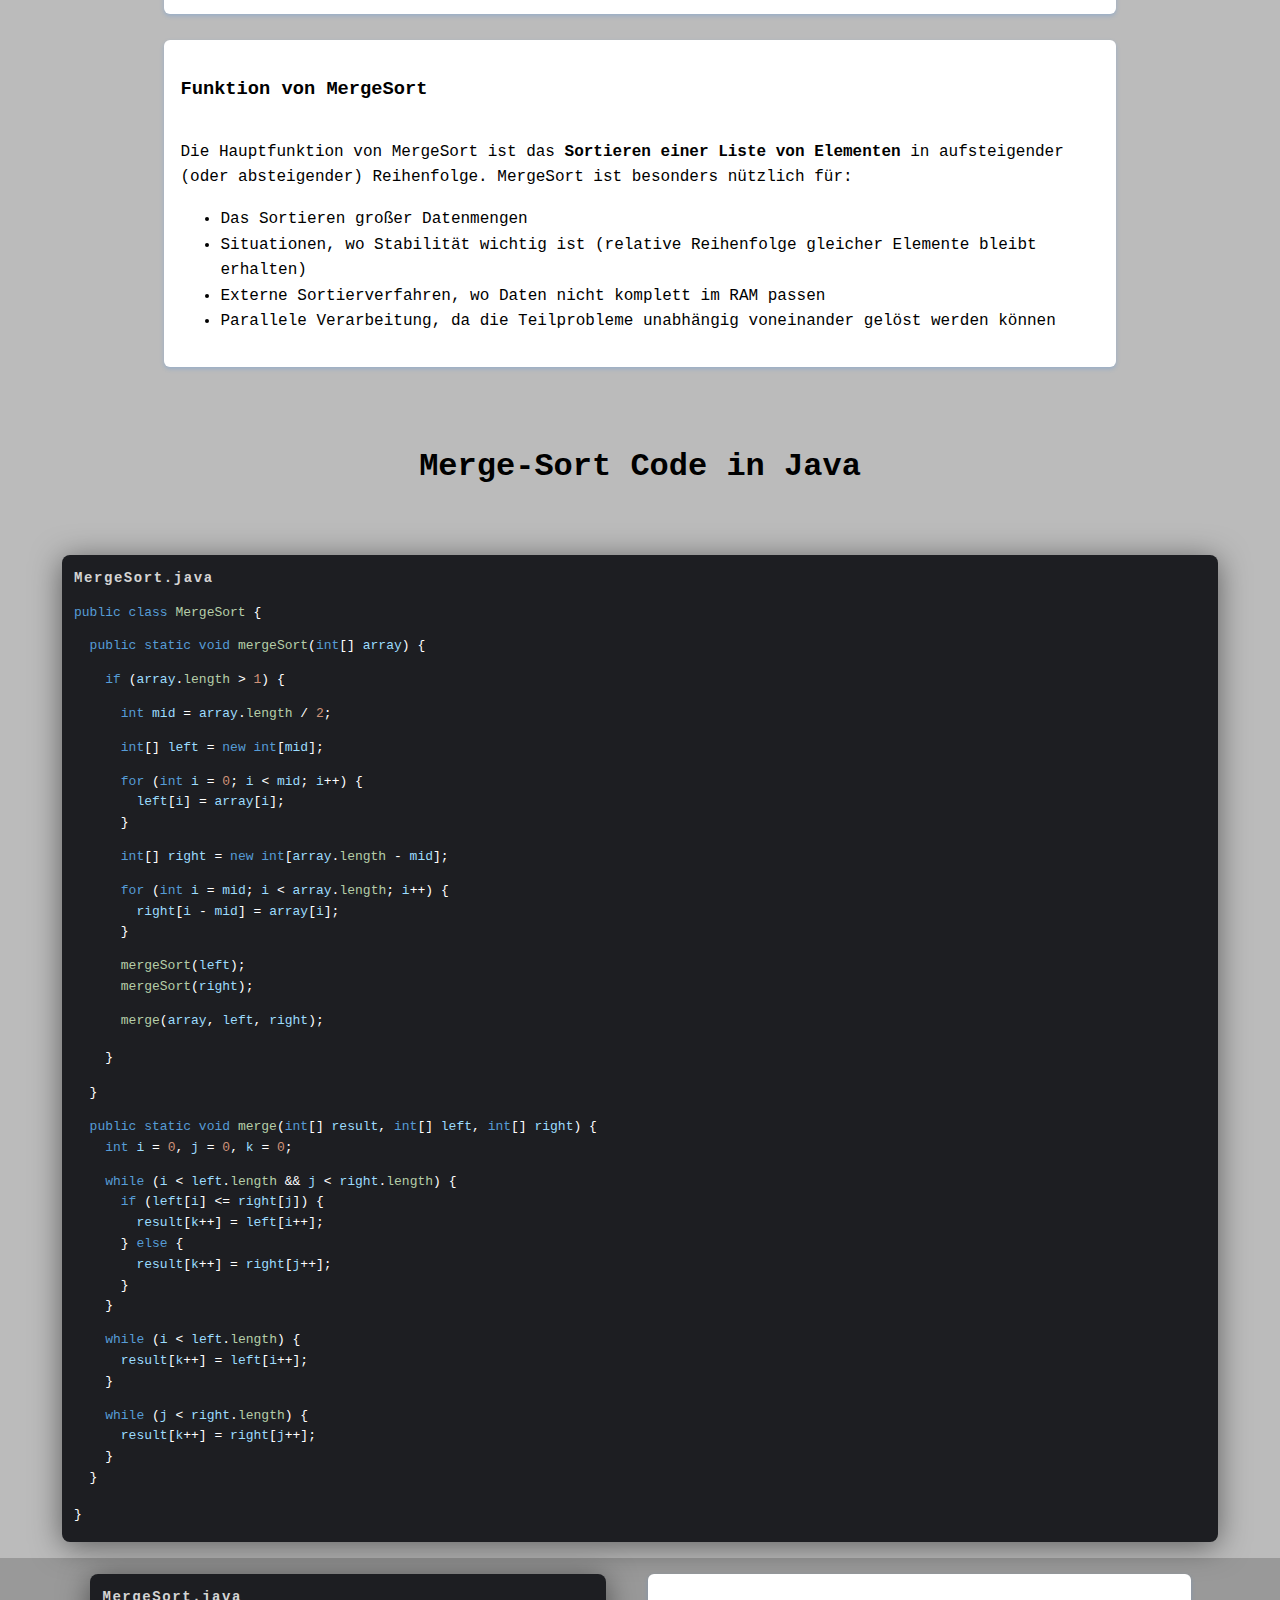
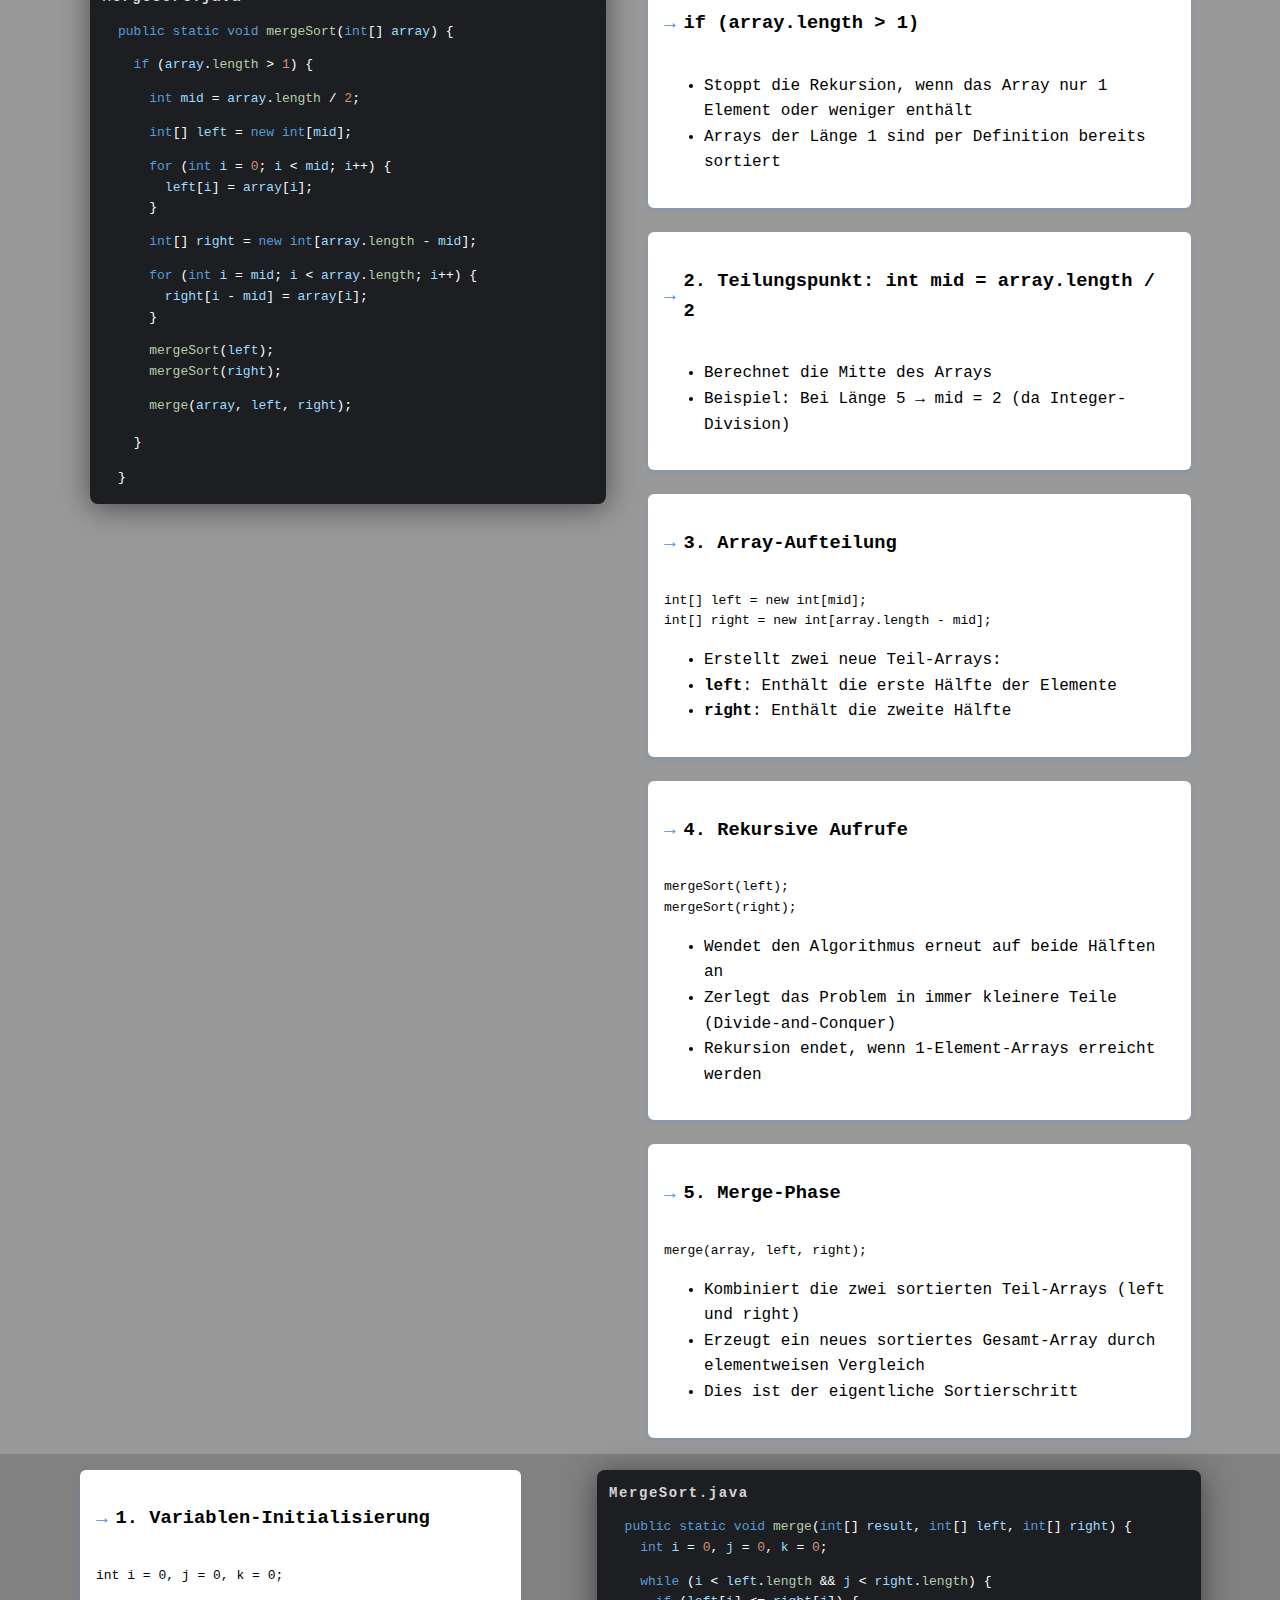
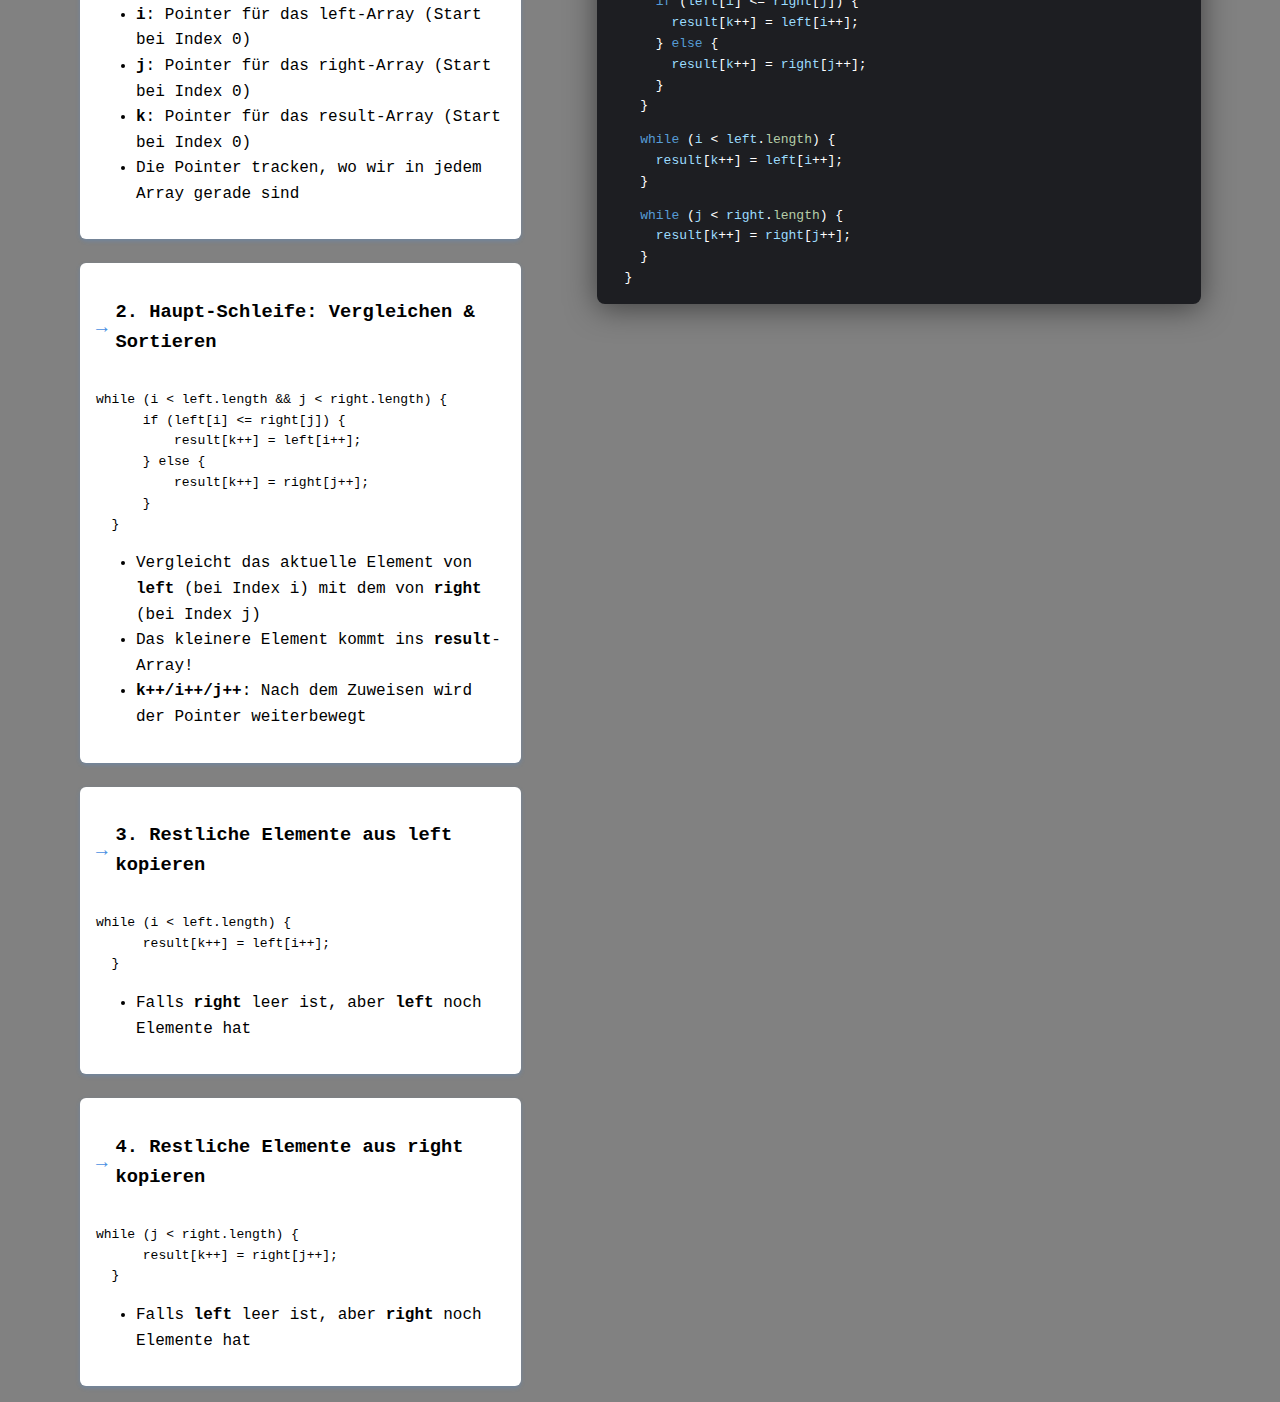
==== commit a34eaee5: "update" ====
--- a/index.html
+++ b/index.html
@@ -68,7 +68,7 @@
             <div>
               <div class="PB-range-slider-div">
                 <label for="Value">Listengröße: </label>
-                <input type="range" min="5" max="250" value="10" class="PB-range-slider" id="listSpeed">
+                <input type="range" min="5" max="125" value="10" class="PB-range-slider" id="listSpeed">
                 <p class="PB-range-slidervalue" id="listValue">30</p>
               </div>
             </div>
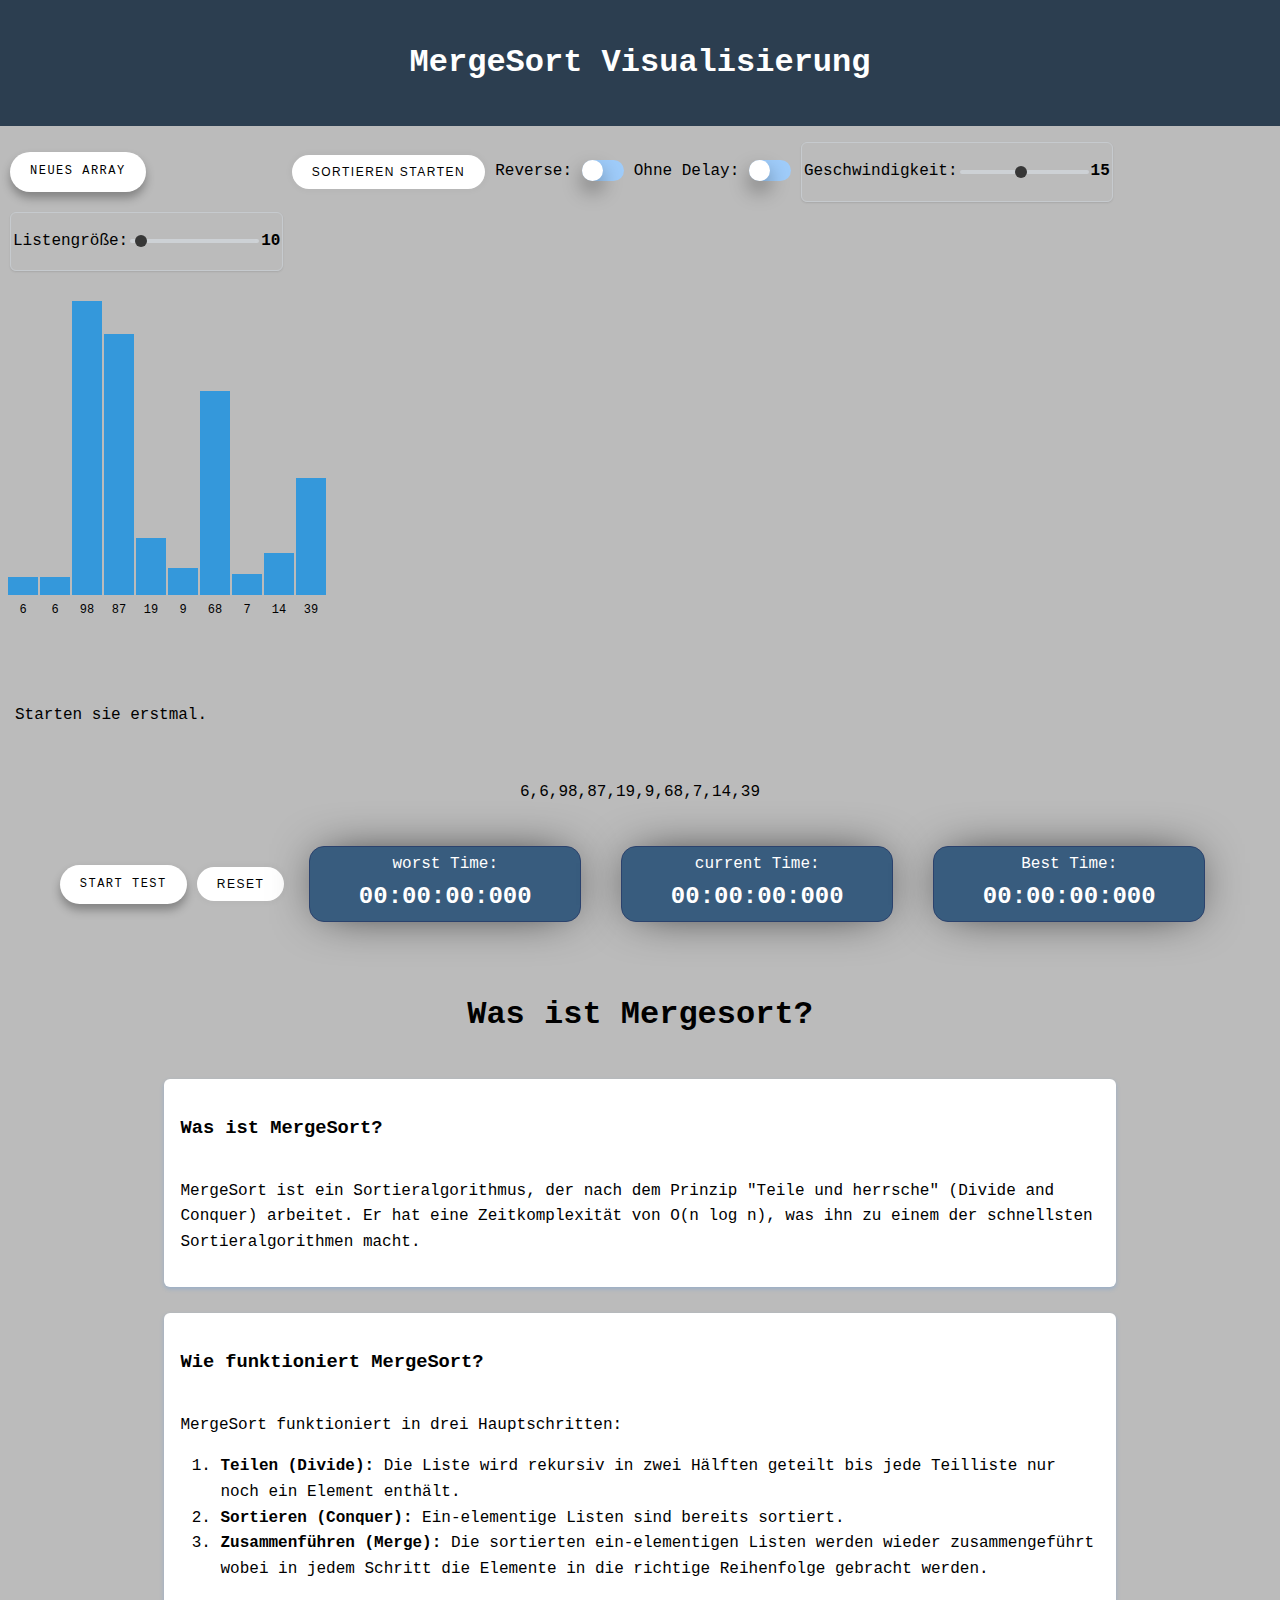
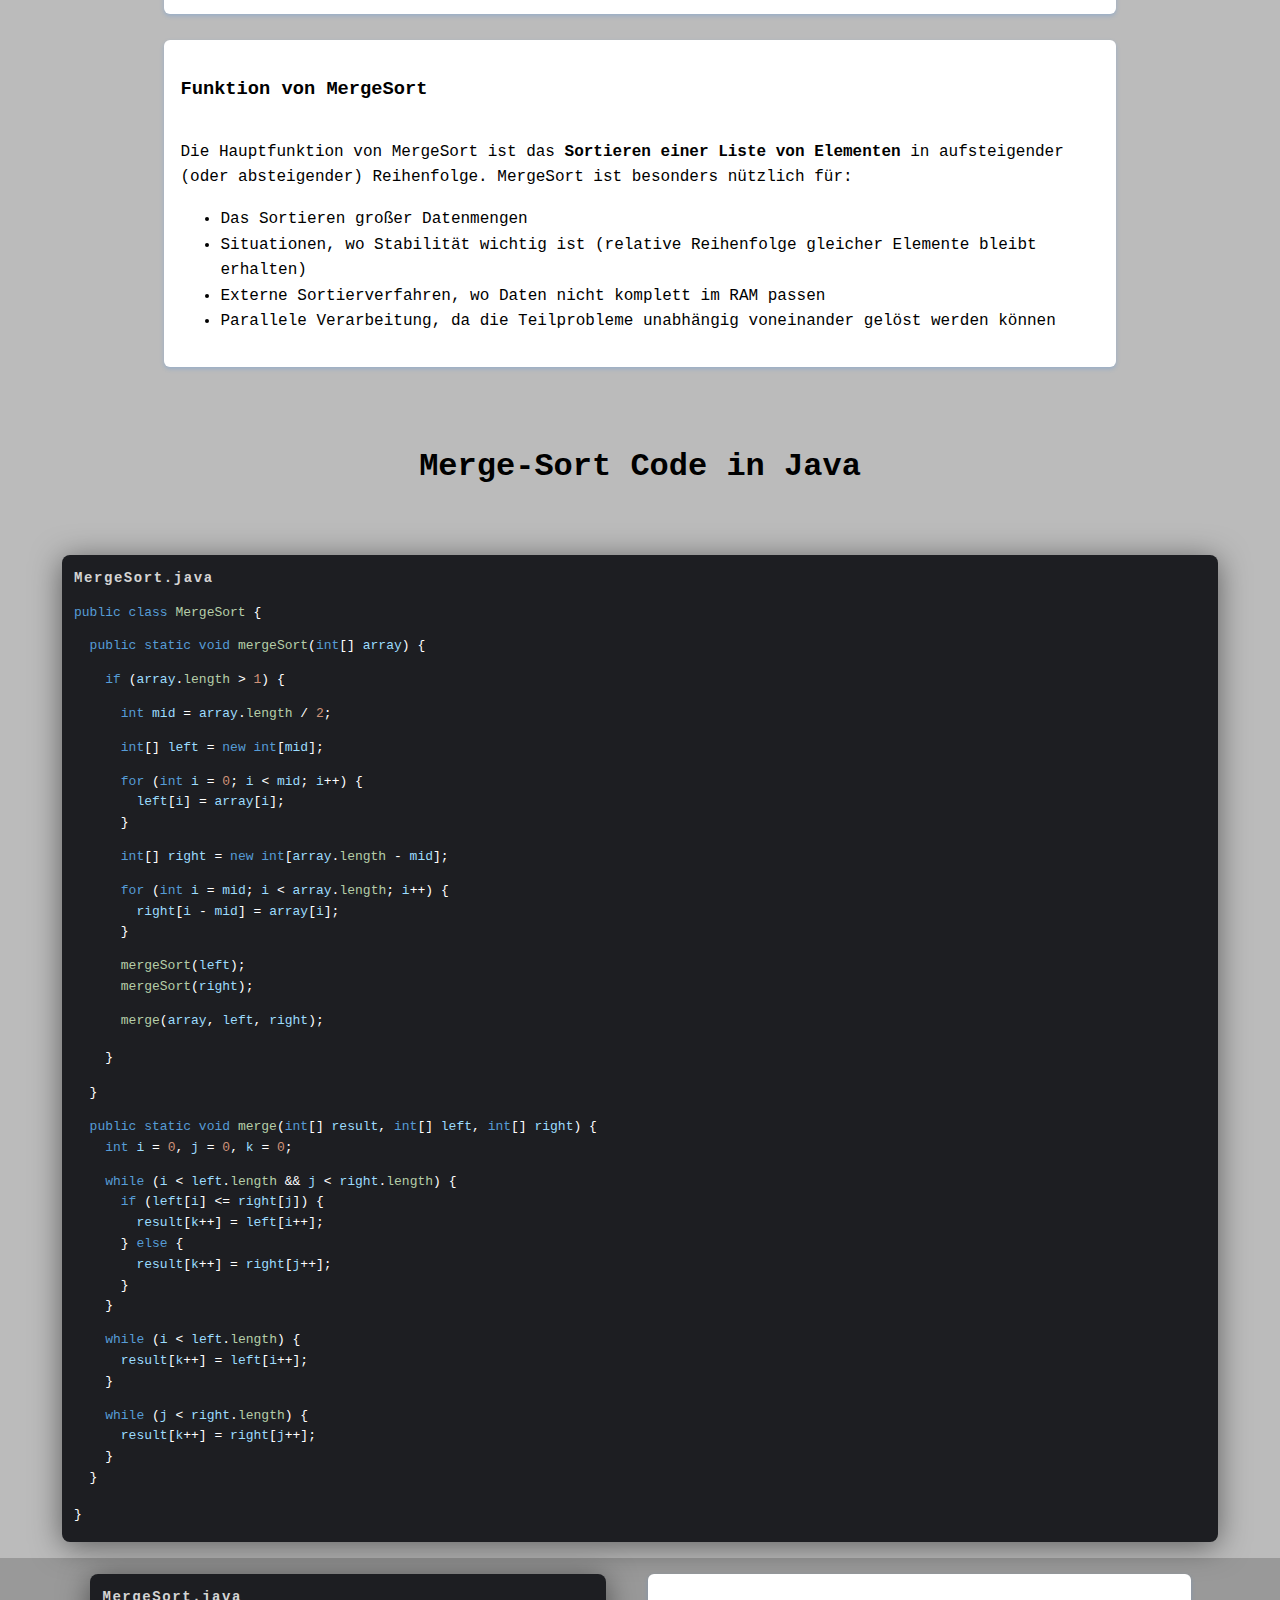
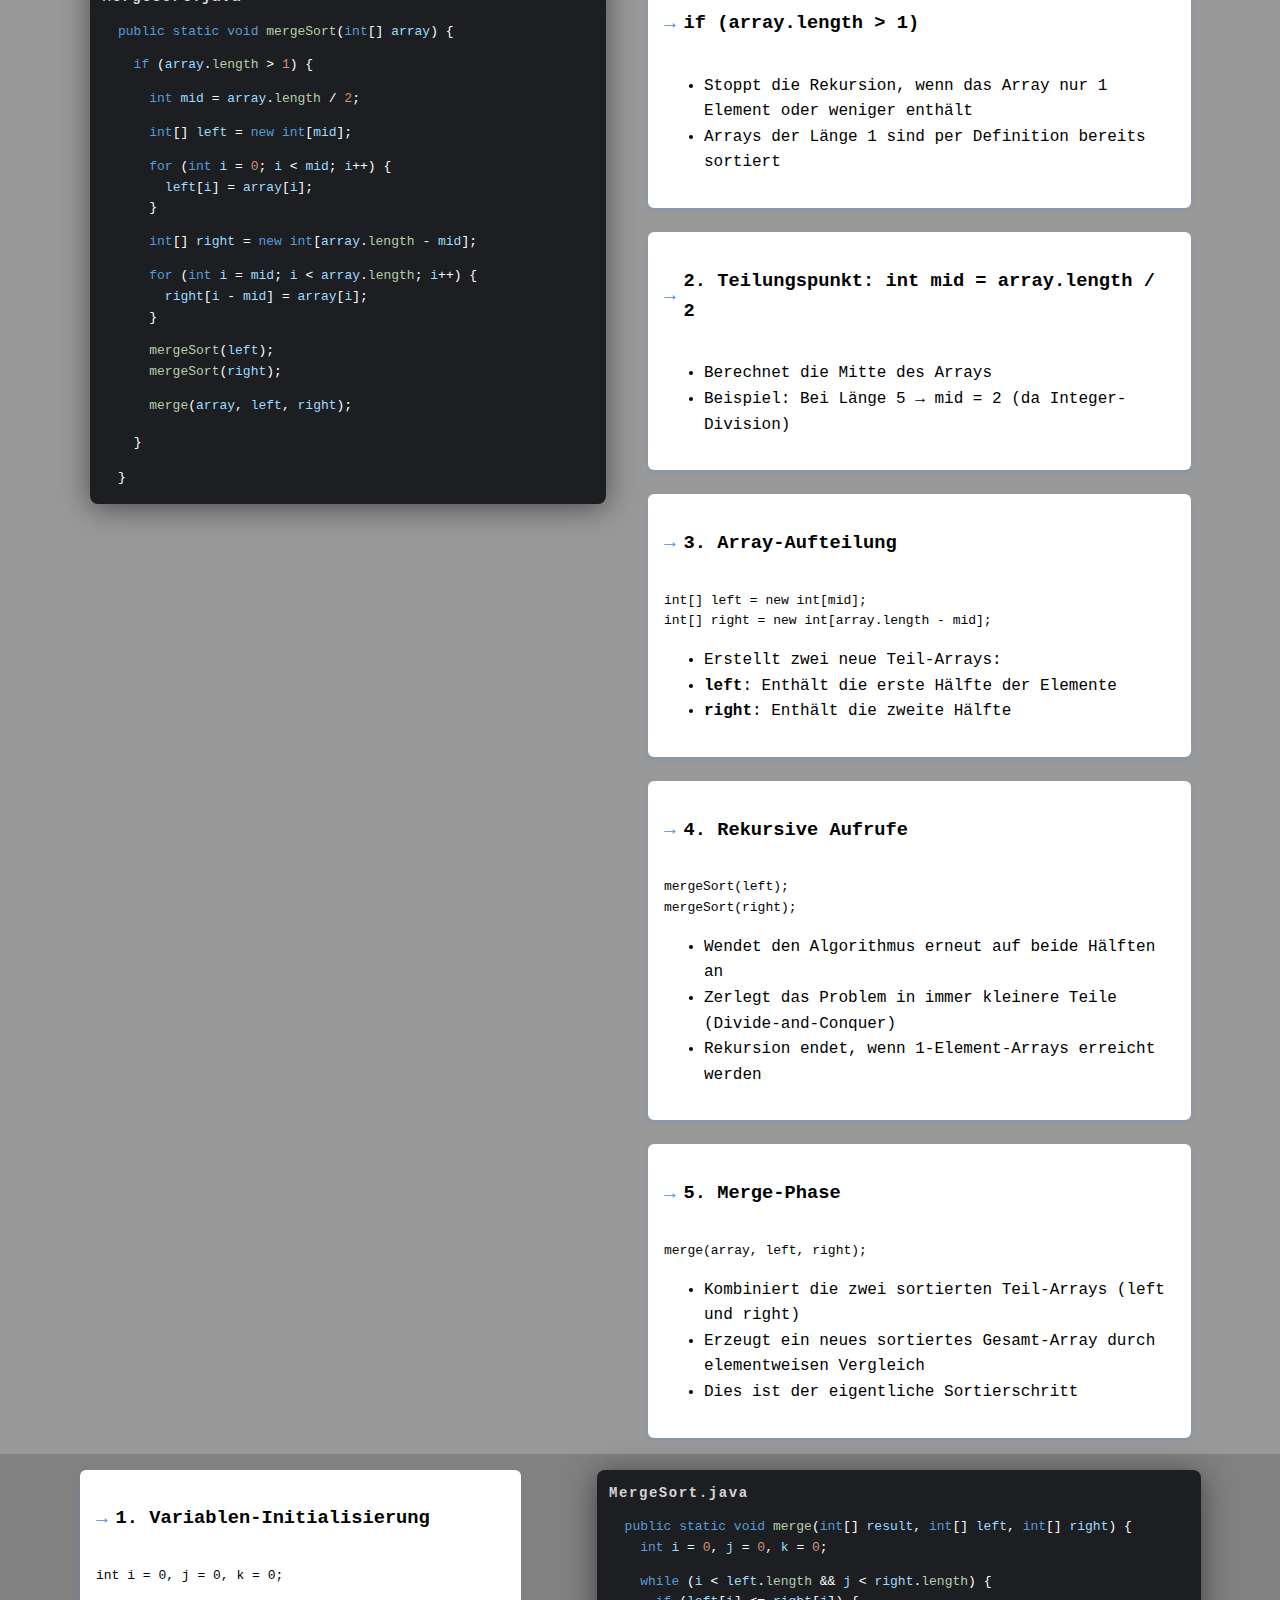
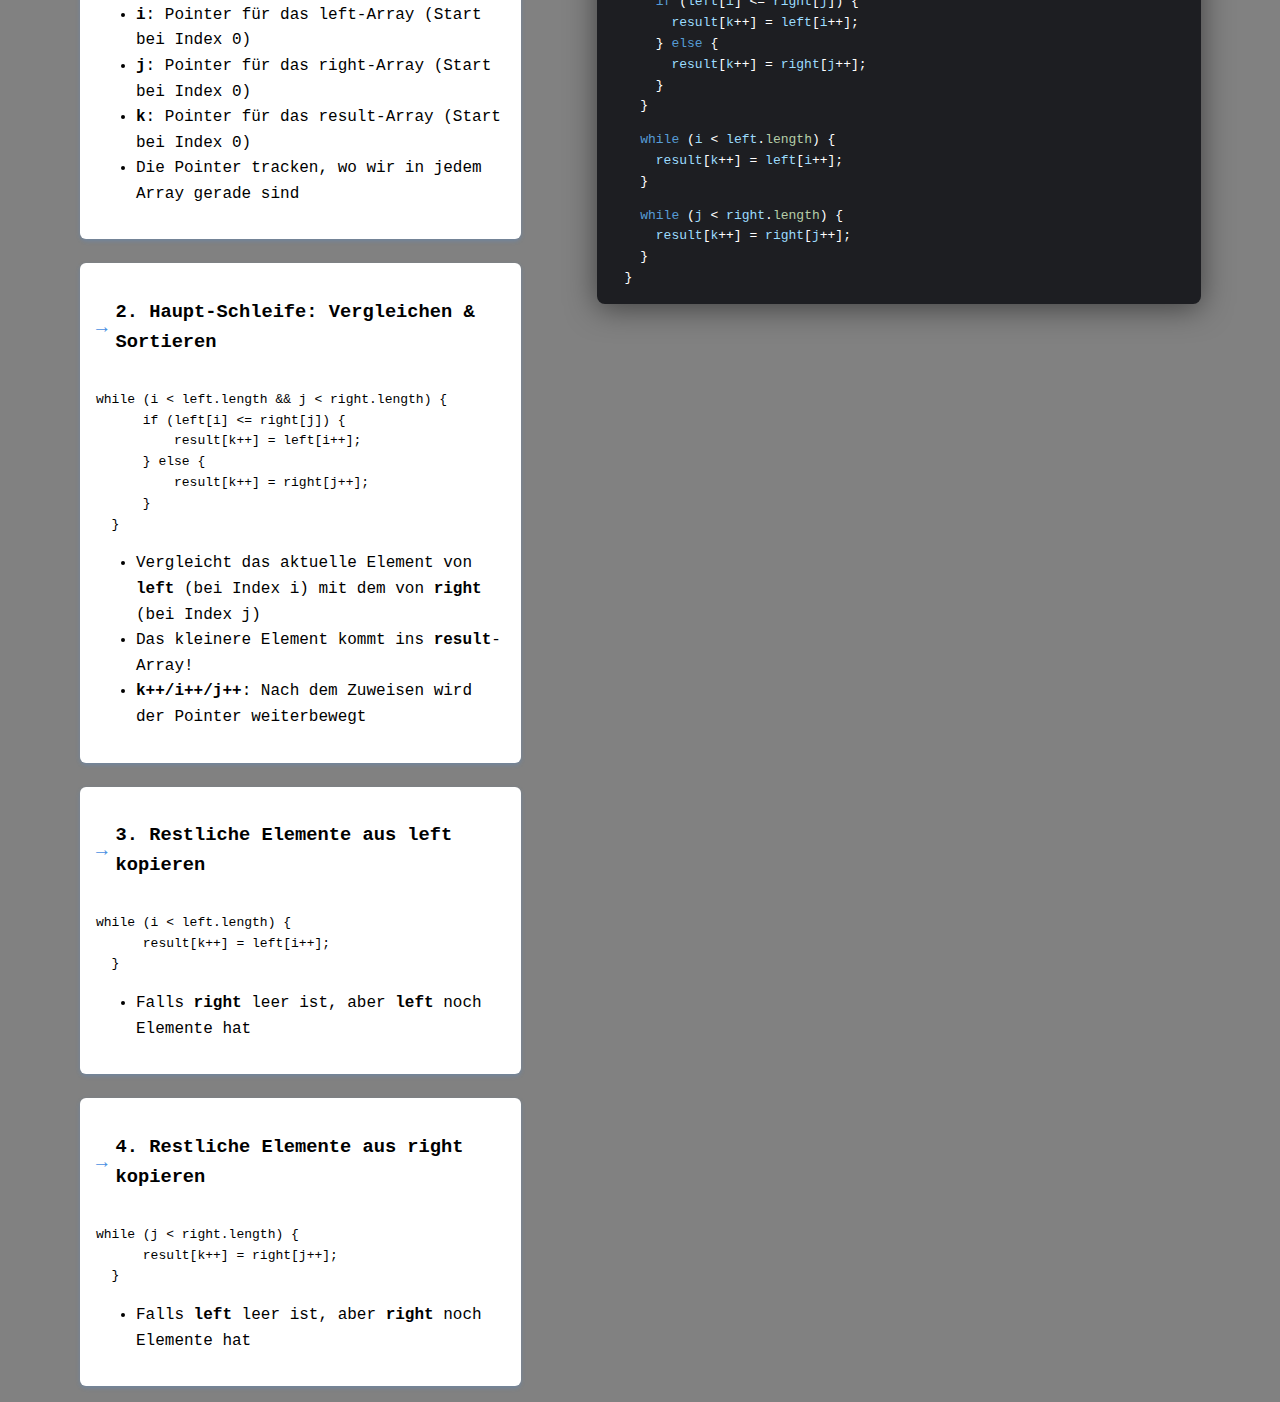
==== commit 362af77b: "comments" ====
--- a/index.html
+++ b/index.html
@@ -60,7 +60,7 @@
             <div>
               <div class="PB-range-slider-div">
                   <label for="speed">Geschwindigkeit: </label>
-                  <input type="range" min="0" max="30" value="15" class="PB-range-slider" id="speed">
+                  <input type="range" min="0" max="21" value="10" class="PB-range-slider" id="speed">
                   <p class="PB-range-slidervalue" id="speedValue">15</p>
                 </div>
             </div>
